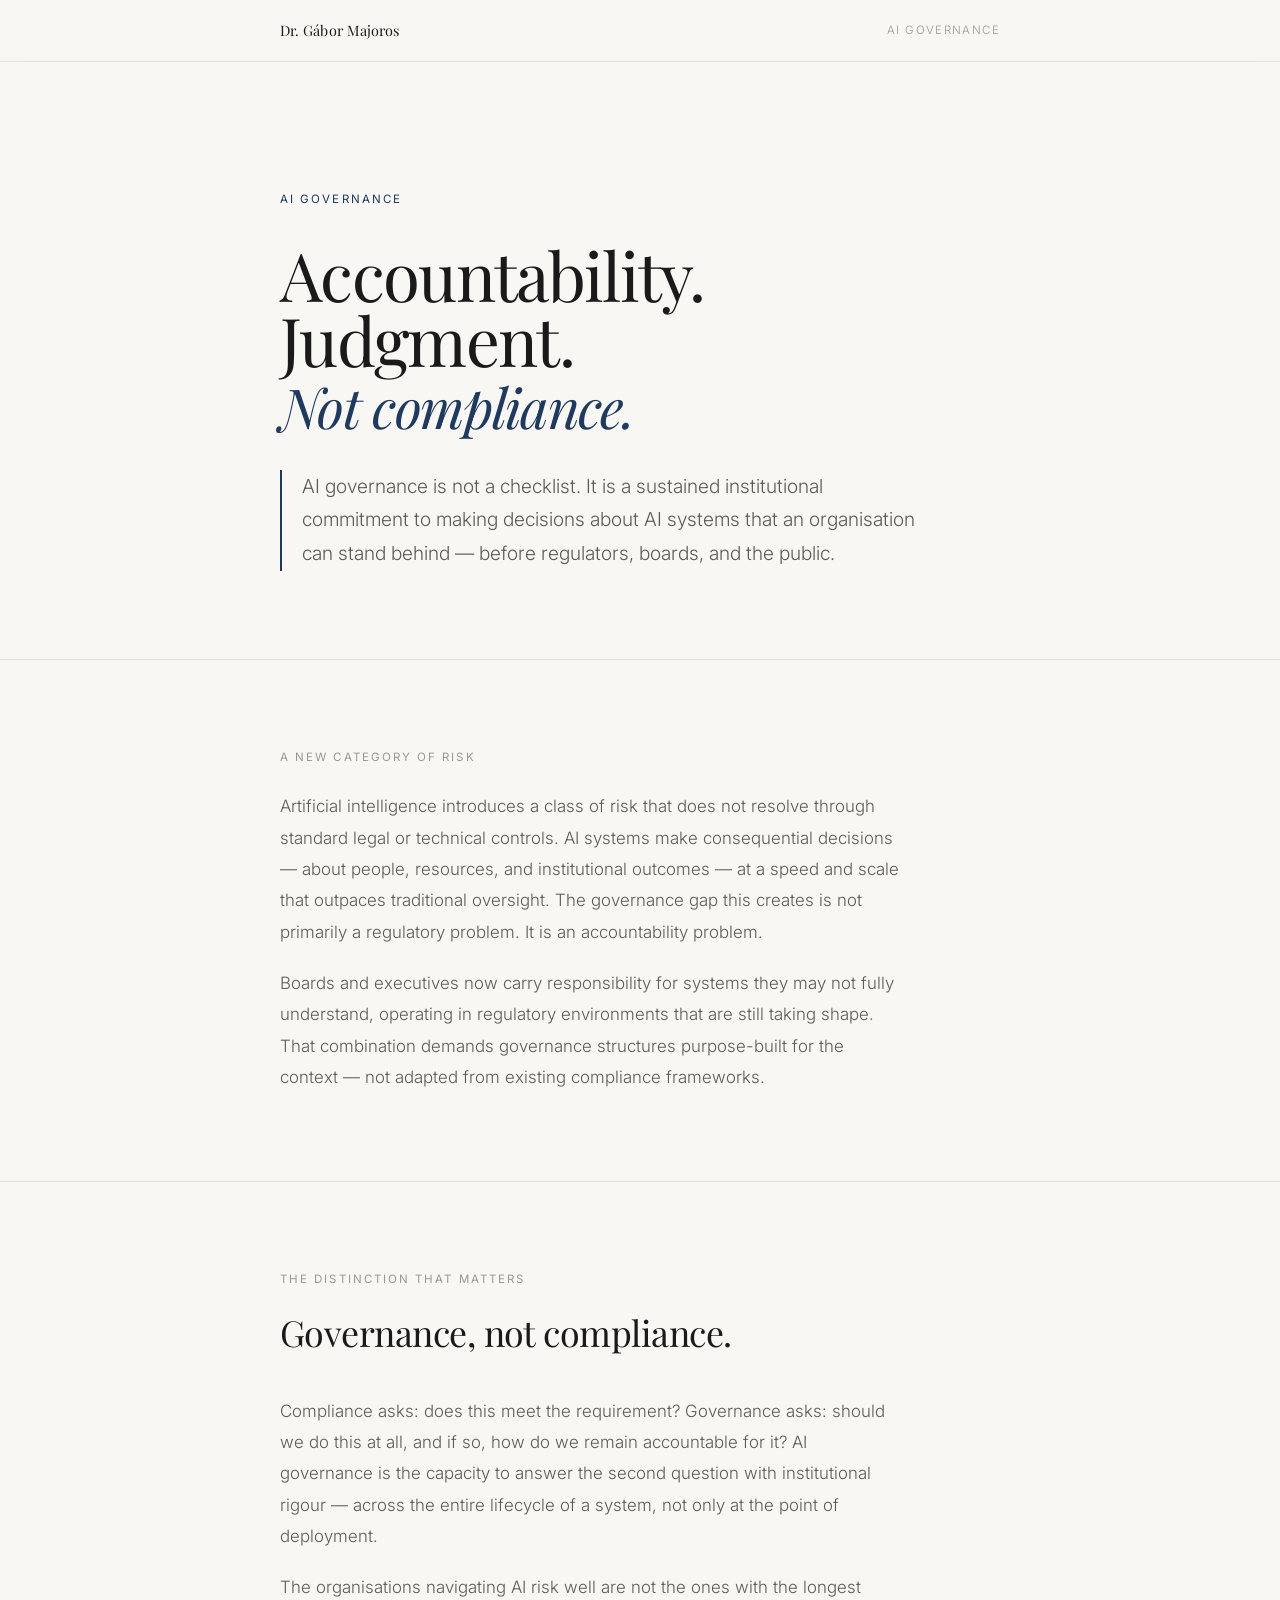
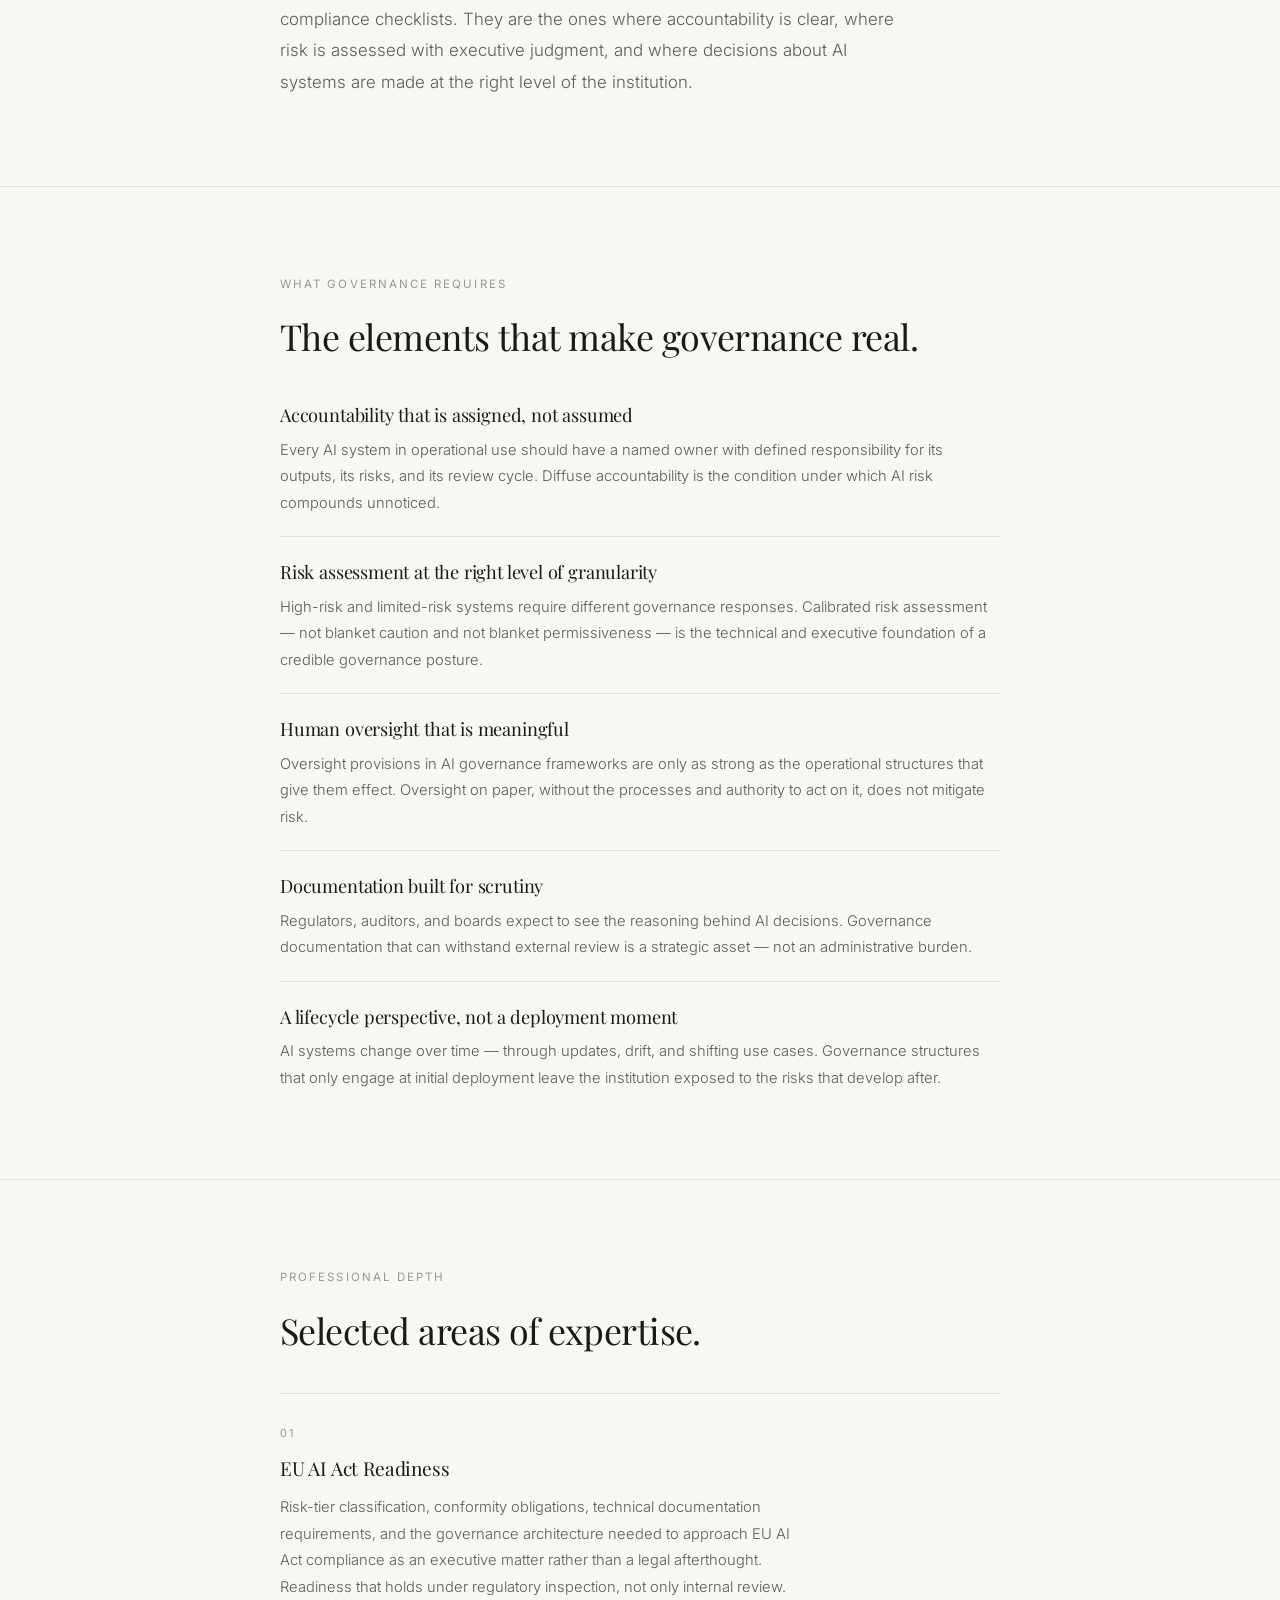
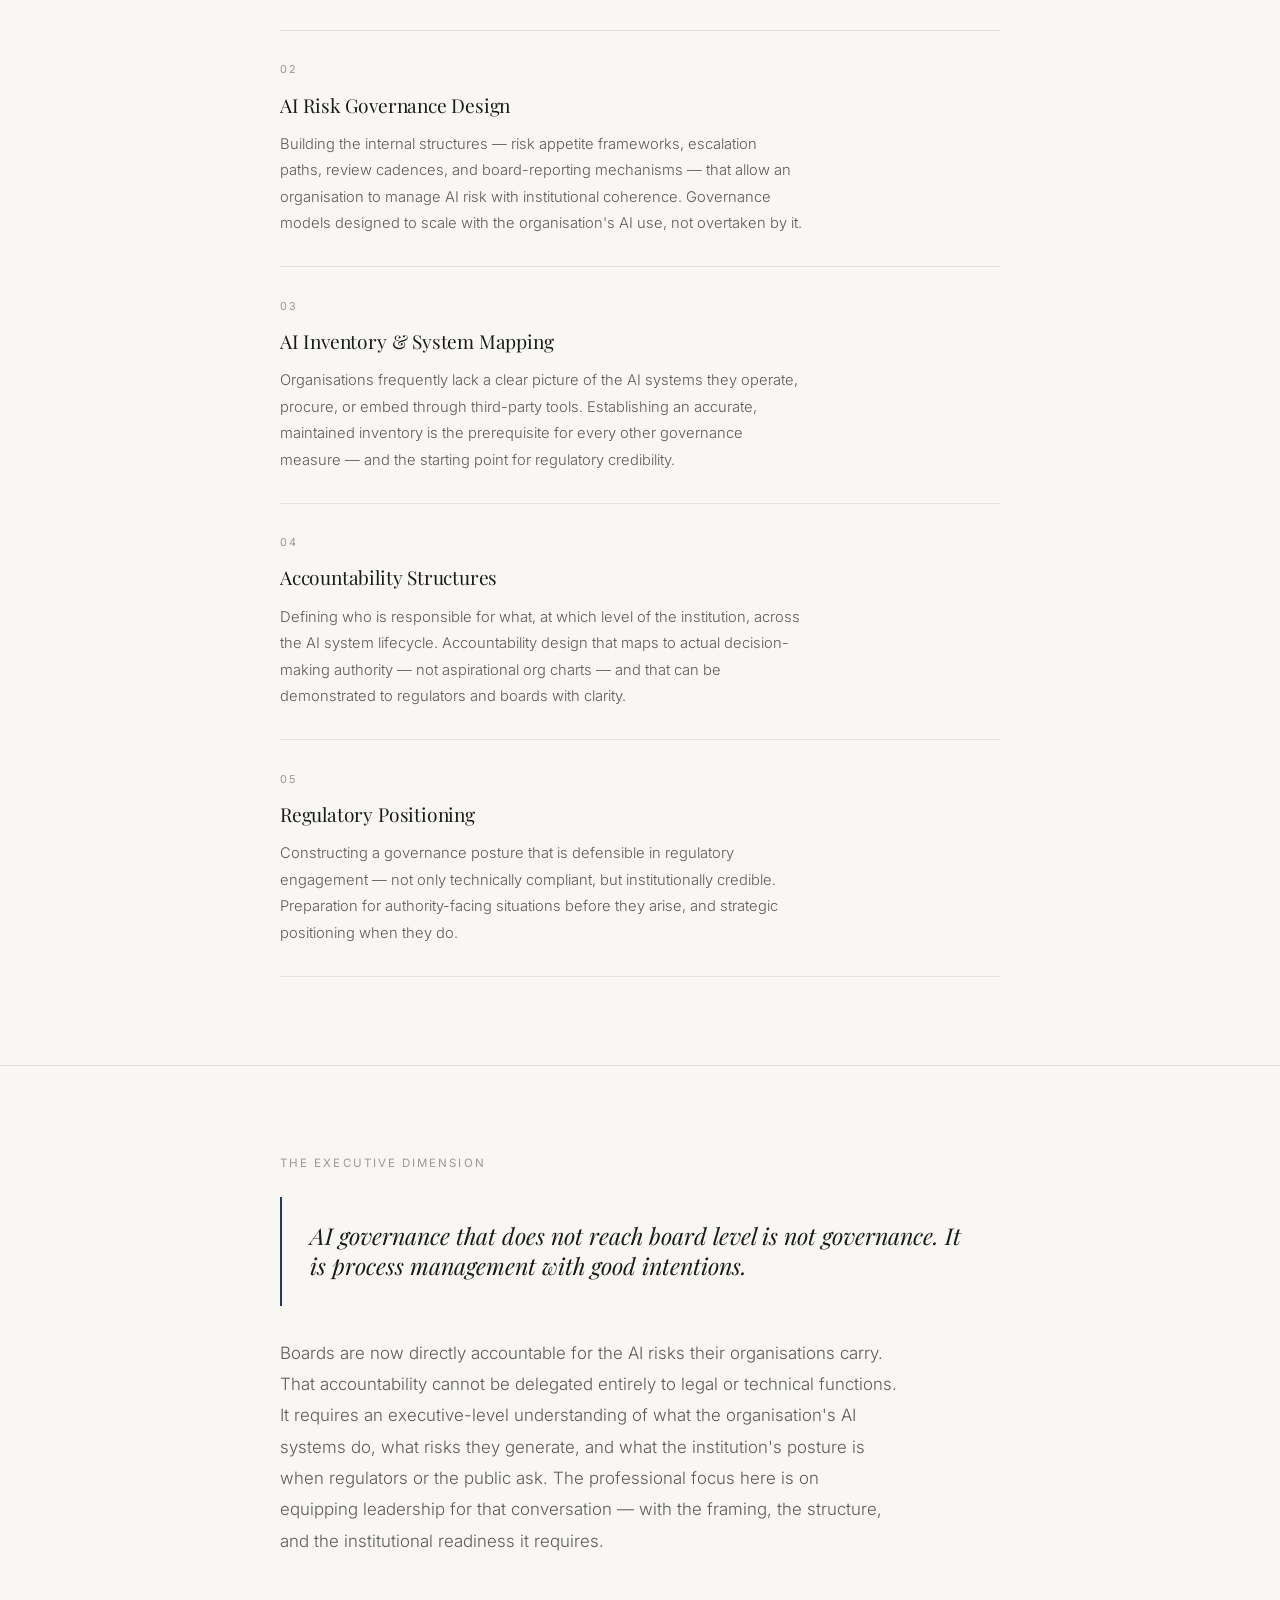
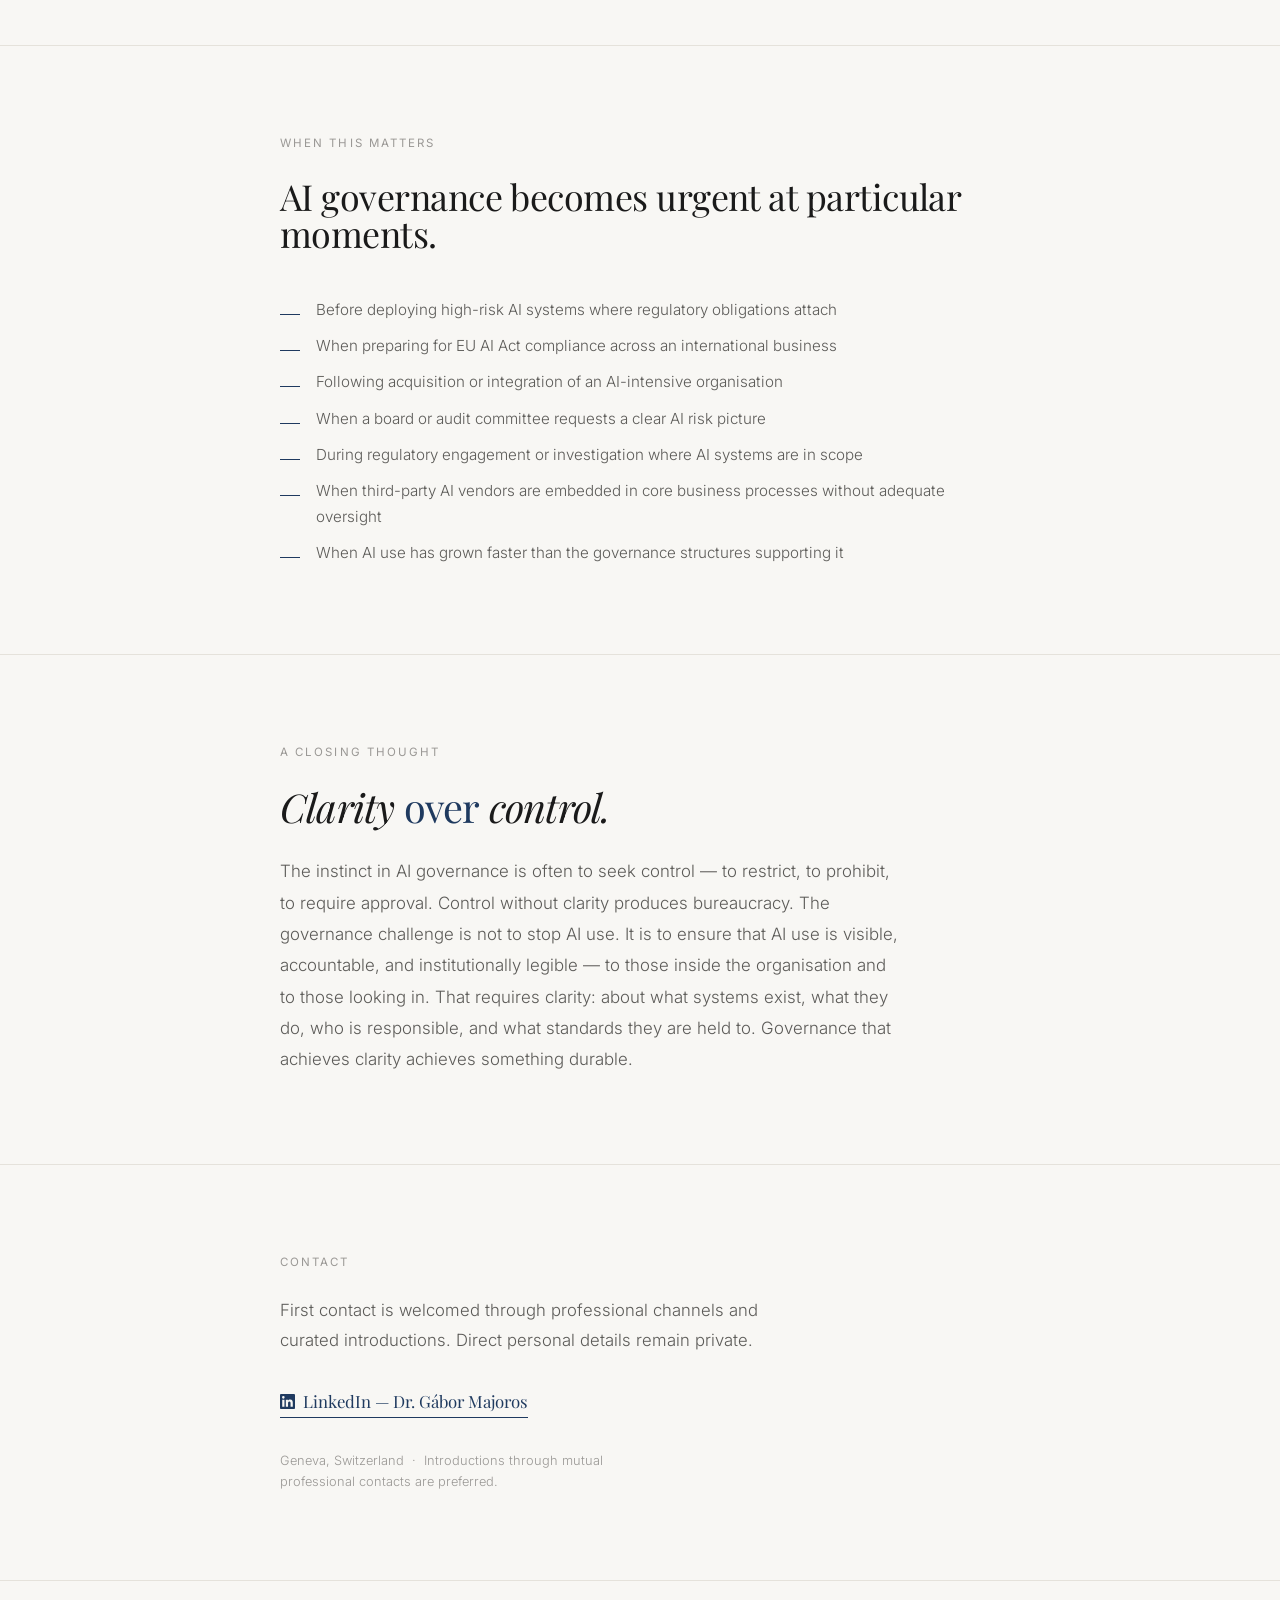
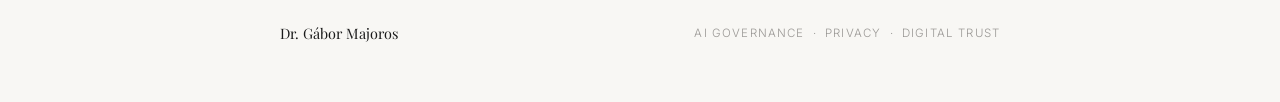
==== ai-governance.html @ 2baeb7f7 "Add a dedicated AI Governance page with executive-level content Create a new standalone HTML page fo" ====
<!DOCTYPE html>
<html lang="en">
<head>
  <meta charset="UTF-8" />
  <meta name="viewport" content="width=device-width, initial-scale=1.0" />
  <title>AI Governance — Dr. Gábor Majoros</title>
  <meta name="description" content="AI governance as accountability and executive judgment — not compliance. Dr. Gábor Majoros." />
  <link rel="preconnect" href="https://fonts.googleapis.com" />
  <link rel="preconnect" href="https://fonts.gstatic.com" crossorigin />
  <link href="https://fonts.googleapis.com/css2?family=Playfair+Display:ital,wght@0,400;0,500;1,400;1,500&family=Inter:wght@300;400;500&display=swap" rel="stylesheet" />
  <style>
    /* ── Reset ── */
    *, *::before, *::after { box-sizing: border-box; margin: 0; padding: 0; }
    html { scroll-behavior: smooth; -webkit-font-smoothing: antialiased; text-rendering: optimizeLegibility; }

    /* ── Tokens ── */
    :root {
      --bg:      #f8f7f4;
      --text:    #1a1a1a;
      --muted:   #5c5b58;
      --faint:   #9a9895;
      --accent:  #1f3a5f;
      --border:  #e5e2db;
      --max-w:   720px;
      --fs:      'Playfair Display', Georgia, serif;
      --fb:      'Inter', system-ui, sans-serif;
      --tr:      200ms ease;
    }

    body {
      font-family: var(--fb);
      background: var(--bg);
      color: var(--text);
      font-size: 1rem;
      line-height: 1.7;
      font-weight: 300;
    }

    a { color: inherit; text-decoration: none; }
    strong { font-weight: 500; color: var(--text); }

    /* ── Wrap ── */
    .wrap { width: min(calc(100% - 2.75rem), var(--max-w)); margin-inline: auto; }

    /* ── Header ── */
    .site-header {
      position: sticky; top: 0; z-index: 50;
      background: color-mix(in srgb, var(--bg) 90%, transparent);
      backdrop-filter: blur(14px);
      -webkit-backdrop-filter: blur(14px);
      border-bottom: 1px solid var(--border);
      padding: 1.15rem 0;
    }
    .header-inner { display: flex; justify-content: space-between; align-items: center; gap: 1.5rem; }
    .header-name {
      font-family: var(--fs); font-size: .9rem;
      font-weight: 400; color: var(--text); letter-spacing: .005em;
      white-space: nowrap;
    }
    .header-name a:hover { color: var(--accent); transition: color var(--tr); }
    .header-label {
      font-size: .72rem; color: var(--faint);
      letter-spacing: .12em; text-transform: uppercase;
      white-space: nowrap;
    }

    /* ── Divider ── */
    .divider { border: none; border-top: 1px solid var(--border); }

    /* ── Section spacing ── */
    .section { padding: clamp(3.5rem, 8vw, 5.5rem) 0; }

    /* ── Eyebrow ── */
    .eyebrow {
      display: block; font-family: var(--fb); font-size: .72rem;
      font-weight: 400; letter-spacing: .18em; text-transform: uppercase;
      color: var(--faint); margin-bottom: 1.5rem;
    }

    /* ── HERO ── */
    .hero { padding: clamp(5rem, 11vw, 8rem) 0 clamp(3.5rem, 7vw, 5.5rem); }

    .hero-kicker {
      display: block; font-family: var(--fb); font-size: .72rem;
      font-weight: 400; letter-spacing: .18em; text-transform: uppercase;
      color: var(--accent); margin-bottom: 2rem;
    }

    .hero-heading {
      font-family: var(--fs); font-weight: 400;
      font-size: clamp(2.4rem, 1.8rem + 3vw, 4.25rem);
      line-height: .97; letter-spacing: -.025em;
      color: var(--text); margin-bottom: 2.25rem;
      max-width: 14ch;
    }

    .hero-heading em {
      font-style: italic; color: var(--accent);
      display: block; font-size: .82em; margin-top: .15em;
    }

    .hero-statement {
      font-size: clamp(1rem, .9rem + .4vw, 1.2rem);
      color: var(--muted); line-height: 1.75; max-width: 54ch;
      border-left: 2px solid var(--accent); padding-left: 1.25rem;
    }

    /* ── Body text ── */
    .body-para {
      font-size: clamp(.975rem, .9rem + .2vw, 1.1rem);
      color: var(--muted); line-height: 1.85; max-width: 62ch;
    }

    .body-para + .body-para { margin-top: 1.25rem; }

    /* ── Section heading ── */
    .section-heading {
      font-family: var(--fs); font-weight: 400;
      font-size: clamp(1.55rem, 1.2rem + 1.3vw, 2.4rem);
      line-height: 1.05; letter-spacing: -.015em;
      color: var(--text); margin-bottom: clamp(1.75rem, 4vw, 2.75rem);
    }

    /* ── Definition list ── */
    .def-list { list-style: none; display: grid; gap: 1.25rem; }
    .def-item {
      display: grid; gap: .35rem;
      padding-bottom: 1.25rem; border-bottom: 1px solid var(--border);
    }
    .def-item:last-child { border-bottom: none; padding-bottom: 0; }
    .def-term {
      font-family: var(--fs); font-size: clamp(1rem, .9rem + .3vw, 1.15rem);
      font-weight: 400; letter-spacing: -.01em; color: var(--text);
    }
    .def-desc {
      font-size: clamp(.855rem, .8rem + .15vw, .93rem);
      color: var(--muted); line-height: 1.8;
    }

    /* ── Areas ── */
    .areas-list { list-style: none; display: grid; gap: 0; border-top: 1px solid var(--border); }
    .area-item {
      display: grid; gap: .6rem;
      padding: 1.85rem 0; border-bottom: 1px solid var(--border);
    }
    .area-num {
      font-family: var(--fb); font-size: .68rem; font-weight: 400;
      letter-spacing: .18em; text-transform: uppercase; color: var(--faint);
    }
    .area-title {
      font-family: var(--fs); font-weight: 400;
      font-size: clamp(1.05rem, .95rem + .35vw, 1.2rem);
      letter-spacing: -.01em; color: var(--text);
    }
    .area-body {
      font-size: clamp(.855rem, .8rem + .15vw, .93rem);
      color: var(--muted); line-height: 1.8; max-width: 58ch;
    }

    /* ── Pull quote ── */
    .pull-quote {
      border-left: 2px solid var(--accent);
      padding: 1.5rem 1.5rem 1.5rem 1.75rem;
      margin: 0;
    }
    .pull-quote p {
      font-family: var(--fs); font-style: italic;
      font-size: clamp(1.15rem, 1rem + .6vw, 1.45rem);
      line-height: 1.3; color: var(--text);
    }

    /* ── Context list ── */
    .context-list { list-style: none; display: grid; gap: .65rem; margin-top: .5rem; }
    .context-list li {
      display: flex; align-items: baseline; gap: 1rem;
      font-size: clamp(.875rem, .82rem + .2vw, .95rem);
      color: var(--muted); font-weight: 300;
    }
    .context-list li::before {
      content: ''; flex-shrink: 0;
      width: 20px; height: 1px;
      background: var(--accent); margin-top: .75rem;
    }

    /* ── Final statement ── */
    .final-heading {
      font-family: var(--fs); font-weight: 400; font-style: italic;
      font-size: clamp(1.6rem, 1.2rem + 1.6vw, 2.75rem);
      line-height: 1.05; letter-spacing: -.02em;
      color: var(--text); margin-bottom: 1.75rem;
    }
    .final-heading span { color: var(--accent); font-style: normal; }

    /* ── Contact ── */
    .contact-lead {
      font-size: clamp(.975rem, .9rem + .2vw, 1.05rem);
      color: var(--muted); line-height: 1.75;
      max-width: 50ch; margin-bottom: 2rem;
    }
    .contact-link {
      display: inline-flex; align-items: center; gap: .5rem;
      font-family: var(--fs); font-size: 1.05rem; font-weight: 400;
      color: var(--accent);
      border-bottom: 1px solid currentColor; padding-bottom: .1rem;
      transition: color var(--tr), border-color var(--tr);
    }
    .contact-link:hover { color: #0f2040; }
    .contact-link svg { flex-shrink: 0; }
    .contact-note {
      margin-top: 2rem; font-size: .8rem;
      color: var(--faint); line-height: 1.65; max-width: 46ch;
    }

    /* ── Footer ── */
    .site-footer { padding: 2.5rem 0 3.5rem; border-top: 1px solid var(--border); }
    .footer-inner {
      display: flex; flex-wrap: wrap; justify-content: space-between;
      align-items: center; gap: 1rem;
    }
    .footer-name { font-family: var(--fs); font-size: .9rem; font-weight: 400; }
    .footer-info { font-size: .72rem; color: var(--faint); letter-spacing: .1em; text-transform: uppercase; }

    /* ── Reveal animations ── */
    .reveal {
      opacity: 0; transform: translateY(16px);
      transition: opacity .75s ease, transform .75s ease;
    }
    .reveal.in { opacity: 1; transform: translateY(0); }

    /* ── Responsive ── */
    @media (max-width: 520px) {
      .header-label { display: none; }
    }
    @media (prefers-reduced-motion: reduce) {
      .reveal { opacity: 1; transform: none; transition: none; }
    }
  </style>
</head>
<body>

  <!-- ── Header ── -->
  <header class="site-header">
    <div class="wrap header-inner">
      <span class="header-name"><a href="index.html">Dr. Gábor Majoros</a></span>
      <span class="header-label">AI Governance</span>
    </div>
  </header>

  <!-- ── Hero ── -->
  <section class="hero">
    <div class="wrap">
      <span class="hero-kicker reveal">AI Governance</span>
      <h1 class="hero-heading reveal">
        Accountability.<br>Judgment.<br>
        <em>Not compliance.</em>
      </h1>
      <p class="hero-statement reveal">AI governance is not a checklist. It is a sustained institutional commitment to making decisions about AI systems that an organisation can stand behind — before regulators, boards, and the public.</p>
    </div>
  </section>

  <hr class="divider" />

  <!-- ── Opening — AI as new risk category ── -->
  <section class="section">
    <div class="wrap">
      <span class="eyebrow reveal">A New Category of Risk</span>
      <p class="body-para reveal">Artificial intelligence introduces a class of risk that does not resolve through standard legal or technical controls. AI systems make consequential decisions — about people, resources, and institutional outcomes — at a speed and scale that outpaces traditional oversight. The governance gap this creates is not primarily a regulatory problem. It is an accountability problem.</p>
      <p class="body-para reveal" style="margin-top:1.25rem">Boards and executives now carry responsibility for systems they may not fully understand, operating in regulatory environments that are still taking shape. That combination demands governance structures purpose-built for the context — not adapted from existing compliance frameworks.</p>
    </div>
  </section>

  <hr class="divider" />

  <!-- ── Positioning ── -->
  <section class="section">
    <div class="wrap">
      <span class="eyebrow reveal">The Distinction That Matters</span>
      <h2 class="section-heading reveal">Governance, not compliance.</h2>
      <p class="body-para reveal">Compliance asks: does this meet the requirement? Governance asks: should we do this at all, and if so, how do we remain accountable for it? AI governance is the capacity to answer the second question with institutional rigour — across the entire lifecycle of a system, not only at the point of deployment.</p>
      <p class="body-para reveal" style="margin-top:1.25rem">The organisations navigating AI risk well are not the ones with the longest compliance checklists. They are the ones where accountability is clear, where risk is assessed with executive judgment, and where decisions about AI systems are made at the right level of the institution.</p>
    </div>
  </section>

  <hr class="divider" />

  <!-- ── What defines governance ── -->
  <section class="section">
    <div class="wrap">
      <span class="eyebrow reveal">What Governance Requires</span>
      <h2 class="section-heading reveal">The elements that make governance real.</h2>
      <ul class="def-list">
        <li class="def-item reveal">
          <span class="def-term">Accountability that is assigned, not assumed</span>
          <span class="def-desc">Every AI system in operational use should have a named owner with defined responsibility for its outputs, its risks, and its review cycle. Diffuse accountability is the condition under which AI risk compounds unnoticed.</span>
        </li>
        <li class="def-item reveal">
          <span class="def-term">Risk assessment at the right level of granularity</span>
          <span class="def-desc">High-risk and limited-risk systems require different governance responses. Calibrated risk assessment — not blanket caution and not blanket permissiveness — is the technical and executive foundation of a credible governance posture.</span>
        </li>
        <li class="def-item reveal">
          <span class="def-term">Human oversight that is meaningful</span>
          <span class="def-desc">Oversight provisions in AI governance frameworks are only as strong as the operational structures that give them effect. Oversight on paper, without the processes and authority to act on it, does not mitigate risk.</span>
        </li>
        <li class="def-item reveal">
          <span class="def-term">Documentation built for scrutiny</span>
          <span class="def-desc">Regulators, auditors, and boards expect to see the reasoning behind AI decisions. Governance documentation that can withstand external review is a strategic asset — not an administrative burden.</span>
        </li>
        <li class="def-item reveal">
          <span class="def-term">A lifecycle perspective, not a deployment moment</span>
          <span class="def-desc">AI systems change over time — through updates, drift, and shifting use cases. Governance structures that only engage at initial deployment leave the institution exposed to the risks that develop after.</span>
        </li>
      </ul>
    </div>
  </section>

  <hr class="divider" />

  <!-- ── Areas ── -->
  <section class="section">
    <div class="wrap">
      <span class="eyebrow reveal">Professional Depth</span>
      <h2 class="section-heading reveal">Selected areas of expertise.</h2>
      <ul class="areas-list">

        <li class="area-item reveal">
          <span class="area-num">01</span>
          <h3 class="area-title">EU AI Act Readiness</h3>
          <p class="area-body">Risk-tier classification, conformity obligations, technical documentation requirements, and the governance architecture needed to approach EU AI Act compliance as an executive matter rather than a legal afterthought. Readiness that holds under regulatory inspection, not only internal review.</p>
        </li>

        <li class="area-item reveal">
          <span class="area-num">02</span>
          <h3 class="area-title">AI Risk Governance Design</h3>
          <p class="area-body">Building the internal structures — risk appetite frameworks, escalation paths, review cadences, and board-reporting mechanisms — that allow an organisation to manage AI risk with institutional coherence. Governance models designed to scale with the organisation's AI use, not overtaken by it.</p>
        </li>

        <li class="area-item reveal">
          <span class="area-num">03</span>
          <h3 class="area-title">AI Inventory &amp; System Mapping</h3>
          <p class="area-body">Organisations frequently lack a clear picture of the AI systems they operate, procure, or embed through third-party tools. Establishing an accurate, maintained inventory is the prerequisite for every other governance measure — and the starting point for regulatory credibility.</p>
        </li>

        <li class="area-item reveal">
          <span class="area-num">04</span>
          <h3 class="area-title">Accountability Structures</h3>
          <p class="area-body">Defining who is responsible for what, at which level of the institution, across the AI system lifecycle. Accountability design that maps to actual decision-making authority — not aspirational org charts — and that can be demonstrated to regulators and boards with clarity.</p>
        </li>

        <li class="area-item reveal">
          <span class="area-num">05</span>
          <h3 class="area-title">Regulatory Positioning</h3>
          <p class="area-body">Constructing a governance posture that is defensible in regulatory engagement — not only technically compliant, but institutionally credible. Preparation for authority-facing situations before they arise, and strategic positioning when they do.</p>
        </li>

      </ul>
    </div>
  </section>

  <hr class="divider" />

  <!-- ── Executive Dimension ── -->
  <section class="section">
    <div class="wrap">
      <span class="eyebrow reveal">The Executive Dimension</span>
      <blockquote class="pull-quote reveal">
        <p>AI governance that does not reach board level is not governance. It is process management with good intentions.</p>
      </blockquote>
      <p class="body-para reveal" style="margin-top:2rem">Boards are now directly accountable for the AI risks their organisations carry. That accountability cannot be delegated entirely to legal or technical functions. It requires an executive-level understanding of what the organisation's AI systems do, what risks they generate, and what the institution's posture is when regulators or the public ask. The professional focus here is on equipping leadership for that conversation — with the framing, the structure, and the institutional readiness it requires.</p>
    </div>
  </section>

  <hr class="divider" />

  <!-- ── Context ── -->
  <section class="section">
    <div class="wrap">
      <span class="eyebrow reveal">When This Matters</span>
      <h2 class="section-heading reveal">AI governance becomes urgent at particular moments.</h2>
      <ul class="context-list">
        <li class="reveal">Before deploying high-risk AI systems where regulatory obligations attach</li>
        <li class="reveal">When preparing for EU AI Act compliance across an international business</li>
        <li class="reveal">Following acquisition or integration of an AI-intensive organisation</li>
        <li class="reveal">When a board or audit committee requests a clear AI risk picture</li>
        <li class="reveal">During regulatory engagement or investigation where AI systems are in scope</li>
        <li class="reveal">When third-party AI vendors are embedded in core business processes without adequate oversight</li>
        <li class="reveal">When AI use has grown faster than the governance structures supporting it</li>
      </ul>
    </div>
  </section>

  <hr class="divider" />

  <!-- ── Final statement ── -->
  <section class="section">
    <div class="wrap">
      <span class="eyebrow reveal">A Closing Thought</span>
      <h2 class="final-heading reveal">Clarity <span>over</span> control.</h2>
      <p class="body-para reveal">The instinct in AI governance is often to seek control — to restrict, to prohibit, to require approval. Control without clarity produces bureaucracy. The governance challenge is not to stop AI use. It is to ensure that AI use is visible, accountable, and institutionally legible — to those inside the organisation and to those looking in. That requires clarity: about what systems exist, what they do, who is responsible, and what standards they are held to. Governance that achieves clarity achieves something durable.</p>
    </div>
  </section>

  <hr class="divider" />

  <!-- ── Contact ── -->
  <section class="section">
    <div class="wrap">
      <span class="eyebrow reveal">Contact</span>
      <p class="contact-lead reveal">First contact is welcomed through professional channels and curated introductions. Direct personal details remain private.</p>
      <a class="contact-link reveal"
         href="https://www.linkedin.com/in/majorosgt/"
         target="_blank" rel="noopener noreferrer">
        <svg width="15" height="15" viewBox="0 0 24 24" fill="currentColor" aria-hidden="true">
          <path d="M20.447 20.452h-3.554v-5.569c0-1.328-.027-3.037-1.852-3.037-1.853 0-2.136 1.445-2.136 2.939v5.667H9.351V9h3.414v1.561h.046c.477-.9 1.637-1.85 3.37-1.85 3.601 0 4.267 2.37 4.267 5.455v6.286zM5.337 7.433a2.062 2.062 0 01-2.063-2.065 2.064 2.064 0 112.063 2.065zm1.782 13.019H3.555V9h3.564v11.452zM22.225 0H1.771C.792 0 0 .774 0 1.729v20.542C0 23.227.792 24 1.771 24h20.451C23.2 24 24 23.227 24 22.271V1.729C24 .774 23.2 0 22.222 0h.003z"/>
        </svg>
        LinkedIn — Dr. Gábor Majoros
      </a>
      <p class="contact-note reveal">Geneva, Switzerland &nbsp;&middot;&nbsp; Introductions through mutual professional contacts are preferred.</p>
    </div>
  </section>

  <!-- ── Footer ── -->
  <footer class="site-footer">
    <div class="wrap footer-inner">
      <span class="footer-name"><a href="index.html">Dr. Gábor Majoros</a></span>
      <span class="footer-info">AI Governance &nbsp;&middot;&nbsp; Privacy &nbsp;&middot;&nbsp; Digital Trust</span>
    </div>
  </footer>

  <script>
    (function () {
      if (!('IntersectionObserver' in window)) {
        document.querySelectorAll('.reveal').forEach(function (el) { el.classList.add('in'); });
        return;
      }
      var obs = new IntersectionObserver(function (entries) {
        entries.forEach(function (e) {
          if (e.isIntersecting) { e.target.classList.add('in'); obs.unobserve(e.target); }
        });
      }, { threshold: 0.08 });
      document.querySelectorAll('.reveal').forEach(function (el) { obs.observe(el); });
    })();
  </script>

</body>
</html>
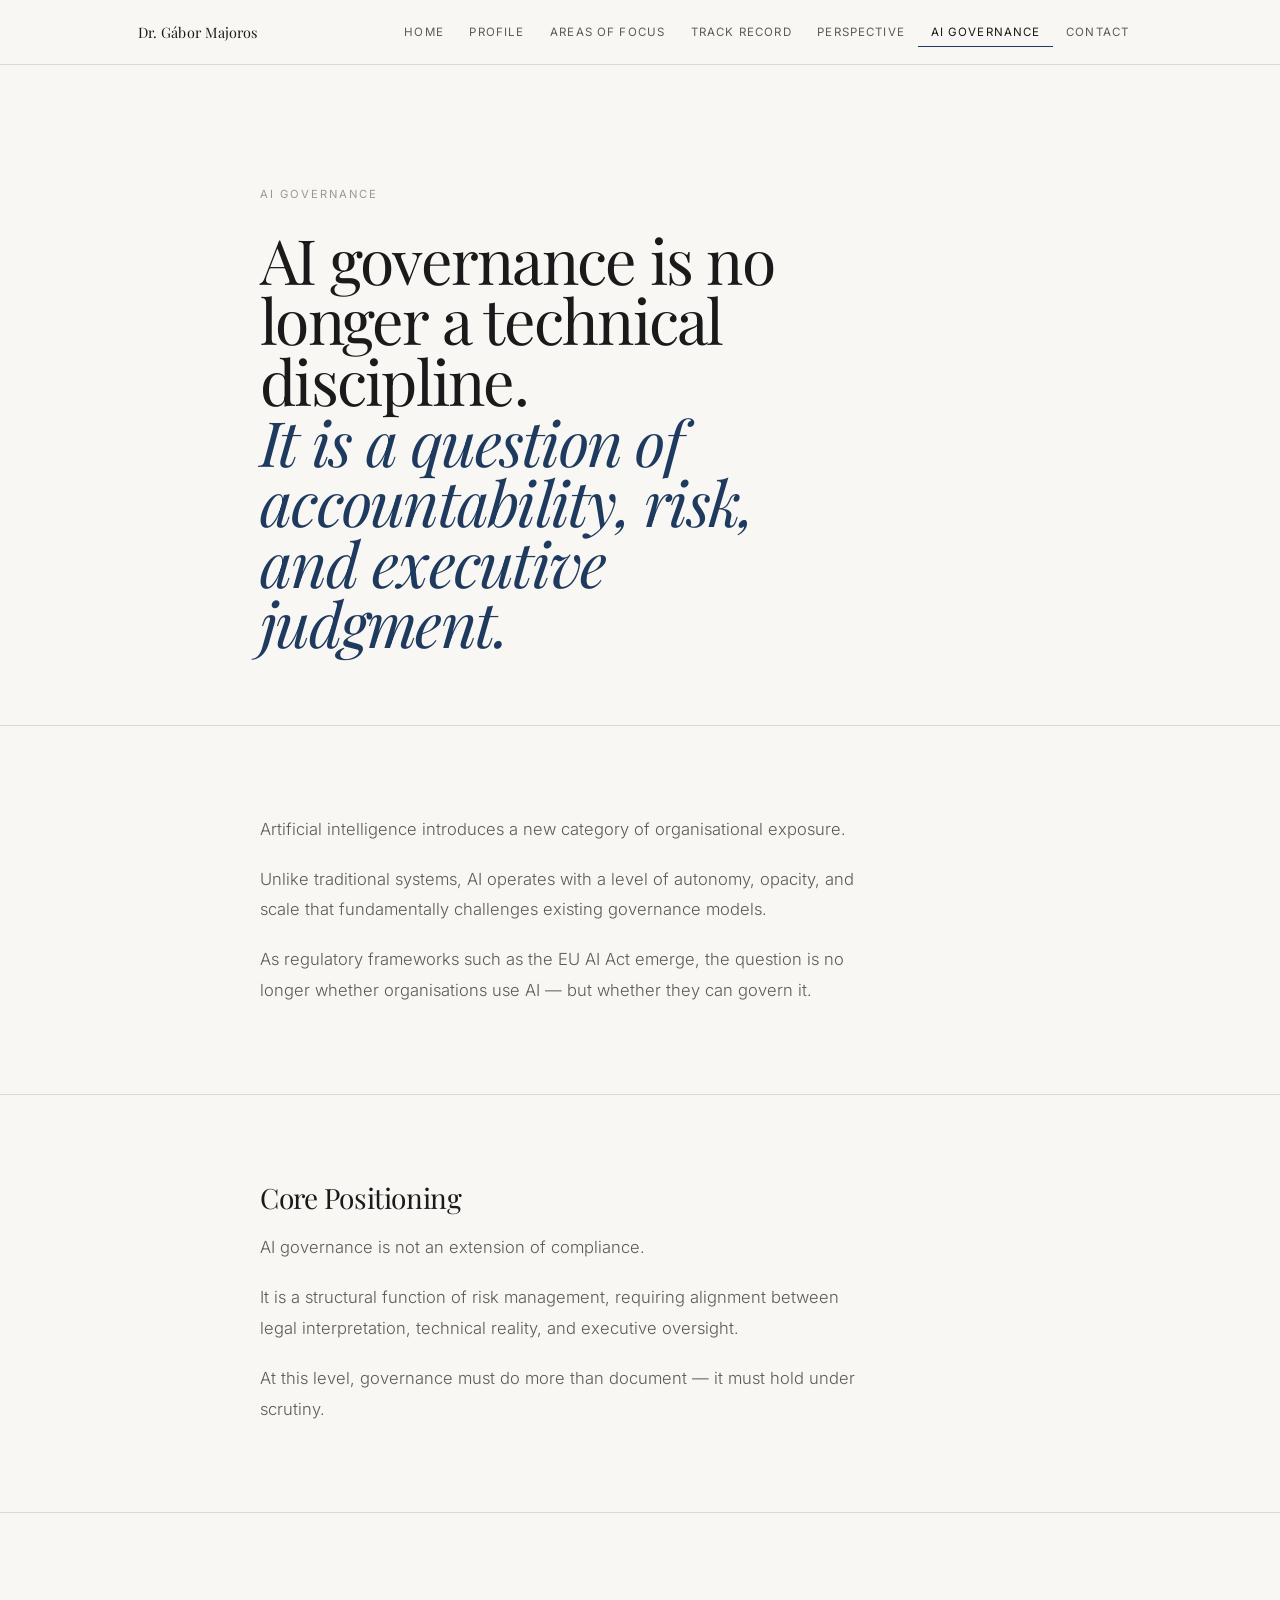
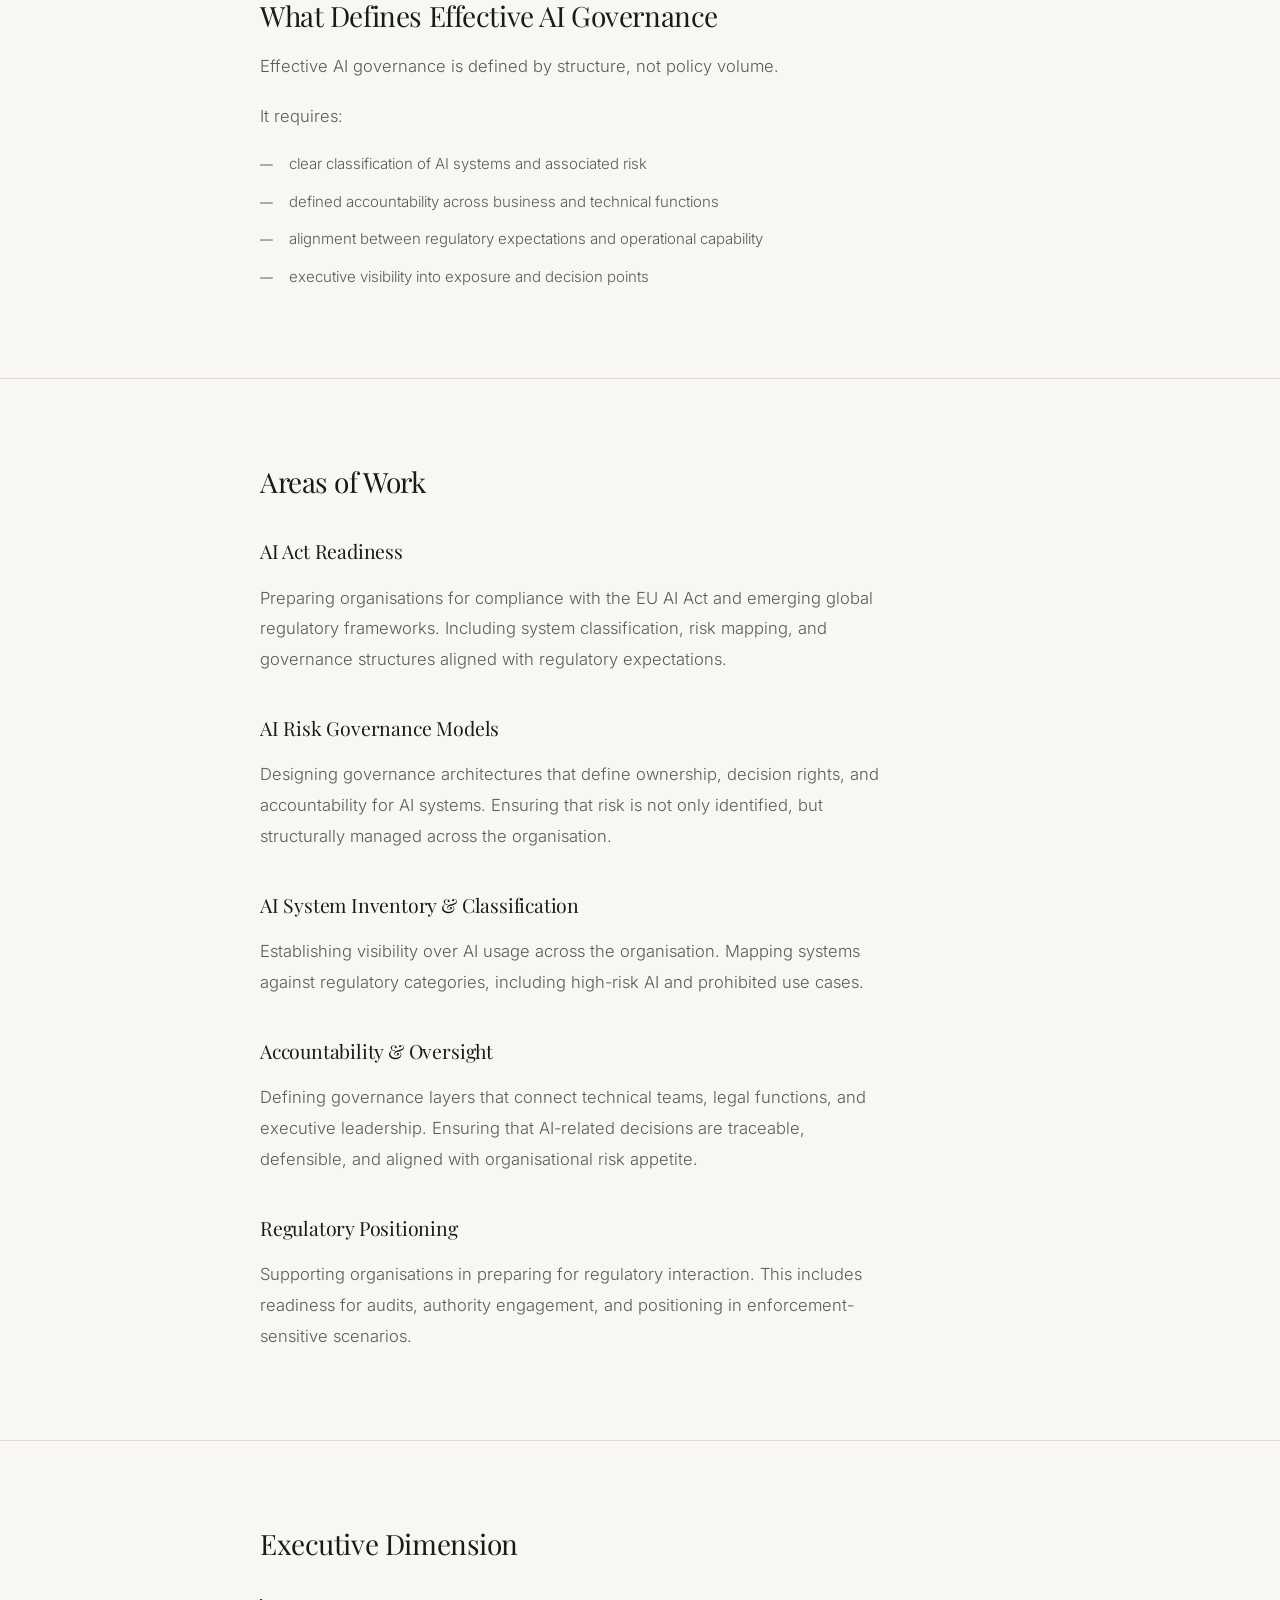
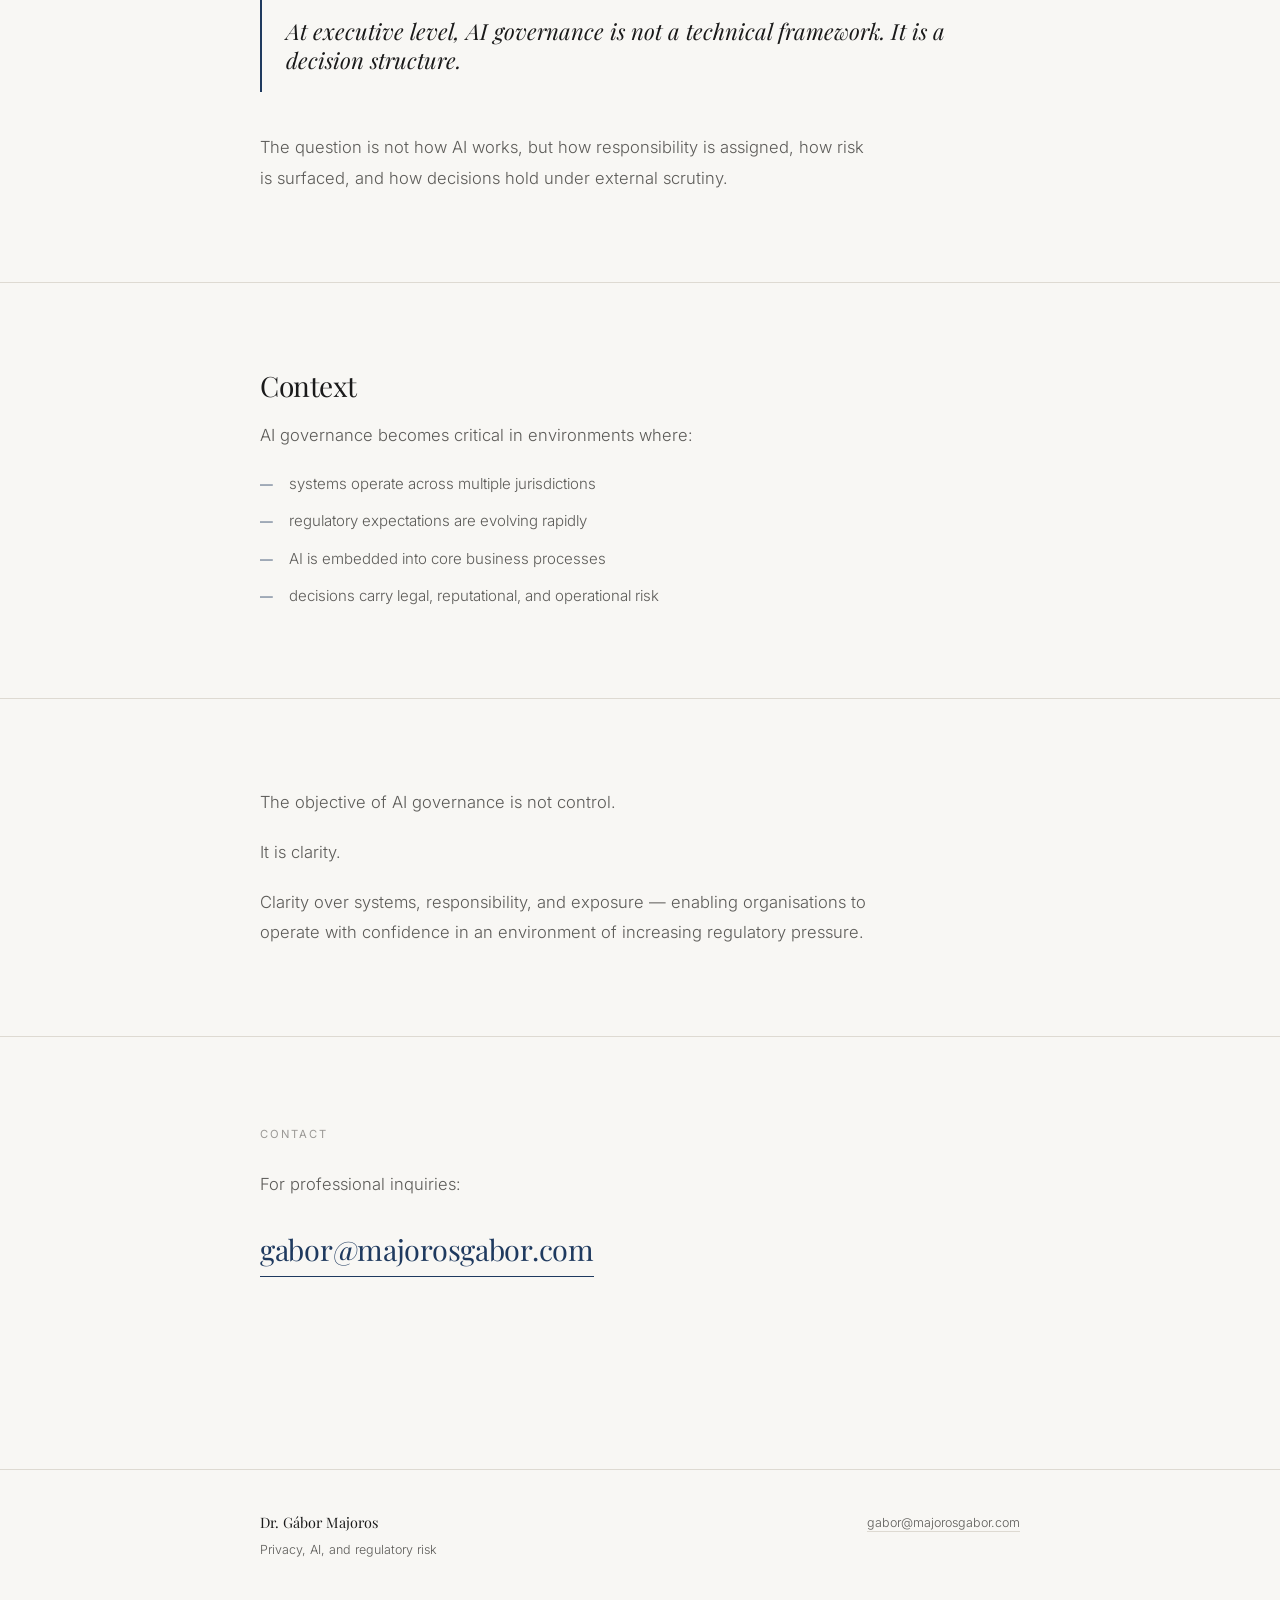
==== commit 2ec4afd2: "Create a multi-page personal website with a clean, modern design Integrate new HTML, CSS, and JavaSc" ====
--- a/ai-governance.html
+++ b/ai-governance.html
@@ -4,442 +4,152 @@
   <meta charset="UTF-8" />
   <meta name="viewport" content="width=device-width, initial-scale=1.0" />
   <title>AI Governance — Dr. Gábor Majoros</title>
-  <meta name="description" content="AI governance as accountability and executive judgment — not compliance. Dr. Gábor Majoros." />
+  <meta name="description" content="AI governance as accountability, risk, and executive judgment — Dr. Gábor Majoros." />
   <link rel="preconnect" href="https://fonts.googleapis.com" />
   <link rel="preconnect" href="https://fonts.gstatic.com" crossorigin />
   <link href="https://fonts.googleapis.com/css2?family=Playfair+Display:ital,wght@0,400;0,500;1,400;1,500&family=Inter:wght@300;400;500&display=swap" rel="stylesheet" />
-  <style>
-    /* ── Reset ── */
-    *, *::before, *::after { box-sizing: border-box; margin: 0; padding: 0; }
-    html { scroll-behavior: smooth; -webkit-font-smoothing: antialiased; text-rendering: optimizeLegibility; }
-
-    /* ── Tokens ── */
-    :root {
-      --bg:      #f8f7f4;
-      --text:    #1a1a1a;
-      --muted:   #5c5b58;
-      --faint:   #9a9895;
-      --accent:  #1f3a5f;
-      --border:  #e5e2db;
-      --max-w:   720px;
-      --fs:      'Playfair Display', Georgia, serif;
-      --fb:      'Inter', system-ui, sans-serif;
-      --tr:      200ms ease;
-    }
-
-    body {
-      font-family: var(--fb);
-      background: var(--bg);
-      color: var(--text);
-      font-size: 1rem;
-      line-height: 1.7;
-      font-weight: 300;
-    }
-
-    a { color: inherit; text-decoration: none; }
-    strong { font-weight: 500; color: var(--text); }
-
-    /* ── Wrap ── */
-    .wrap { width: min(calc(100% - 2.75rem), var(--max-w)); margin-inline: auto; }
-
-    /* ── Header ── */
-    .site-header {
-      position: sticky; top: 0; z-index: 50;
-      background: color-mix(in srgb, var(--bg) 90%, transparent);
-      backdrop-filter: blur(14px);
-      -webkit-backdrop-filter: blur(14px);
-      border-bottom: 1px solid var(--border);
-      padding: 1.15rem 0;
-    }
-    .header-inner { display: flex; justify-content: space-between; align-items: center; gap: 1.5rem; }
-    .header-name {
-      font-family: var(--fs); font-size: .9rem;
-      font-weight: 400; color: var(--text); letter-spacing: .005em;
-      white-space: nowrap;
-    }
-    .header-name a:hover { color: var(--accent); transition: color var(--tr); }
-    .header-label {
-      font-size: .72rem; color: var(--faint);
-      letter-spacing: .12em; text-transform: uppercase;
-      white-space: nowrap;
-    }
-
-    /* ── Divider ── */
-    .divider { border: none; border-top: 1px solid var(--border); }
-
-    /* ── Section spacing ── */
-    .section { padding: clamp(3.5rem, 8vw, 5.5rem) 0; }
-
-    /* ── Eyebrow ── */
-    .eyebrow {
-      display: block; font-family: var(--fb); font-size: .72rem;
-      font-weight: 400; letter-spacing: .18em; text-transform: uppercase;
-      color: var(--faint); margin-bottom: 1.5rem;
-    }
-
-    /* ── HERO ── */
-    .hero { padding: clamp(5rem, 11vw, 8rem) 0 clamp(3.5rem, 7vw, 5.5rem); }
-
-    .hero-kicker {
-      display: block; font-family: var(--fb); font-size: .72rem;
-      font-weight: 400; letter-spacing: .18em; text-transform: uppercase;
-      color: var(--accent); margin-bottom: 2rem;
-    }
-
-    .hero-heading {
-      font-family: var(--fs); font-weight: 400;
-      font-size: clamp(2.4rem, 1.8rem + 3vw, 4.25rem);
-      line-height: .97; letter-spacing: -.025em;
-      color: var(--text); margin-bottom: 2.25rem;
-      max-width: 14ch;
-    }
-
-    .hero-heading em {
-      font-style: italic; color: var(--accent);
-      display: block; font-size: .82em; margin-top: .15em;
-    }
-
-    .hero-statement {
-      font-size: clamp(1rem, .9rem + .4vw, 1.2rem);
-      color: var(--muted); line-height: 1.75; max-width: 54ch;
-      border-left: 2px solid var(--accent); padding-left: 1.25rem;
-    }
-
-    /* ── Body text ── */
-    .body-para {
-      font-size: clamp(.975rem, .9rem + .2vw, 1.1rem);
-      color: var(--muted); line-height: 1.85; max-width: 62ch;
-    }
-
-    .body-para + .body-para { margin-top: 1.25rem; }
-
-    /* ── Section heading ── */
-    .section-heading {
-      font-family: var(--fs); font-weight: 400;
-      font-size: clamp(1.55rem, 1.2rem + 1.3vw, 2.4rem);
-      line-height: 1.05; letter-spacing: -.015em;
-      color: var(--text); margin-bottom: clamp(1.75rem, 4vw, 2.75rem);
-    }
-
-    /* ── Definition list ── */
-    .def-list { list-style: none; display: grid; gap: 1.25rem; }
-    .def-item {
-      display: grid; gap: .35rem;
-      padding-bottom: 1.25rem; border-bottom: 1px solid var(--border);
-    }
-    .def-item:last-child { border-bottom: none; padding-bottom: 0; }
-    .def-term {
-      font-family: var(--fs); font-size: clamp(1rem, .9rem + .3vw, 1.15rem);
-      font-weight: 400; letter-spacing: -.01em; color: var(--text);
-    }
-    .def-desc {
-      font-size: clamp(.855rem, .8rem + .15vw, .93rem);
-      color: var(--muted); line-height: 1.8;
-    }
-
-    /* ── Areas ── */
-    .areas-list { list-style: none; display: grid; gap: 0; border-top: 1px solid var(--border); }
-    .area-item {
-      display: grid; gap: .6rem;
-      padding: 1.85rem 0; border-bottom: 1px solid var(--border);
-    }
-    .area-num {
-      font-family: var(--fb); font-size: .68rem; font-weight: 400;
-      letter-spacing: .18em; text-transform: uppercase; color: var(--faint);
-    }
-    .area-title {
-      font-family: var(--fs); font-weight: 400;
-      font-size: clamp(1.05rem, .95rem + .35vw, 1.2rem);
-      letter-spacing: -.01em; color: var(--text);
-    }
-    .area-body {
-      font-size: clamp(.855rem, .8rem + .15vw, .93rem);
-      color: var(--muted); line-height: 1.8; max-width: 58ch;
-    }
-
-    /* ── Pull quote ── */
-    .pull-quote {
-      border-left: 2px solid var(--accent);
-      padding: 1.5rem 1.5rem 1.5rem 1.75rem;
-      margin: 0;
-    }
-    .pull-quote p {
-      font-family: var(--fs); font-style: italic;
-      font-size: clamp(1.15rem, 1rem + .6vw, 1.45rem);
-      line-height: 1.3; color: var(--text);
-    }
-
-    /* ── Context list ── */
-    .context-list { list-style: none; display: grid; gap: .65rem; margin-top: .5rem; }
-    .context-list li {
-      display: flex; align-items: baseline; gap: 1rem;
-      font-size: clamp(.875rem, .82rem + .2vw, .95rem);
-      color: var(--muted); font-weight: 300;
-    }
-    .context-list li::before {
-      content: ''; flex-shrink: 0;
-      width: 20px; height: 1px;
-      background: var(--accent); margin-top: .75rem;
-    }
-
-    /* ── Final statement ── */
-    .final-heading {
-      font-family: var(--fs); font-weight: 400; font-style: italic;
-      font-size: clamp(1.6rem, 1.2rem + 1.6vw, 2.75rem);
-      line-height: 1.05; letter-spacing: -.02em;
-      color: var(--text); margin-bottom: 1.75rem;
-    }
-    .final-heading span { color: var(--accent); font-style: normal; }
-
-    /* ── Contact ── */
-    .contact-lead {
-      font-size: clamp(.975rem, .9rem + .2vw, 1.05rem);
-      color: var(--muted); line-height: 1.75;
-      max-width: 50ch; margin-bottom: 2rem;
-    }
-    .contact-link {
-      display: inline-flex; align-items: center; gap: .5rem;
-      font-family: var(--fs); font-size: 1.05rem; font-weight: 400;
-      color: var(--accent);
-      border-bottom: 1px solid currentColor; padding-bottom: .1rem;
-      transition: color var(--tr), border-color var(--tr);
-    }
-    .contact-link:hover { color: #0f2040; }
-    .contact-link svg { flex-shrink: 0; }
-    .contact-note {
-      margin-top: 2rem; font-size: .8rem;
-      color: var(--faint); line-height: 1.65; max-width: 46ch;
-    }
-
-    /* ── Footer ── */
-    .site-footer { padding: 2.5rem 0 3.5rem; border-top: 1px solid var(--border); }
-    .footer-inner {
-      display: flex; flex-wrap: wrap; justify-content: space-between;
-      align-items: center; gap: 1rem;
-    }
-    .footer-name { font-family: var(--fs); font-size: .9rem; font-weight: 400; }
-    .footer-info { font-size: .72rem; color: var(--faint); letter-spacing: .1em; text-transform: uppercase; }
-
-    /* ── Reveal animations ── */
-    .reveal {
-      opacity: 0; transform: translateY(16px);
-      transition: opacity .75s ease, transform .75s ease;
-    }
-    .reveal.in { opacity: 1; transform: translateY(0); }
-
-    /* ── Responsive ── */
-    @media (max-width: 520px) {
-      .header-label { display: none; }
-    }
-    @media (prefers-reduced-motion: reduce) {
-      .reveal { opacity: 1; transform: none; transition: none; }
-    }
-  </style>
+  <link rel="stylesheet" href="styles.css" />
 </head>
 <body>
+  <header class="site-header">
+    <nav class="nav-inner">
+      <a href="index.html" class="nav-brand">Dr. Gábor Majoros</a>
+      <button class="menu-toggle" aria-label="Toggle navigation" aria-expanded="false">
+        <span></span><span></span><span></span>
+      </button>
+      <ul class="nav-links">
+        <li><a href="index.html">Home</a></li>
+        <li><a href="profile.html">Profile</a></li>
+        <li><a href="areas-of-focus.html">Areas of Focus</a></li>
+        <li><a href="track-record.html">Track Record</a></li>
+        <li><a href="perspective.html">Perspective</a></li>
+        <li><a href="ai-governance.html">AI Governance</a></li>
+        <li><a href="contact.html">Contact</a></li>
+      </ul>
+    </nav>
+  </header>
+  <main>
+    <!-- Page hero -->
+    <section class="page-hero">
+      <div class="container">
+        <span class="eyebrow fade-in">AI Governance</span>
+        <h1 class="page-hero-heading fade-in">
+          AI governance is no longer a technical discipline.
+          <em>It is a question of accountability, risk, and executive judgment.</em>
+        </h1>
+      </div>
+    </section>
+    <hr class="divider" />
+    <!-- Opening -->
+    <section class="section">
+      <div class="container">
+        <p class="body-text fade-in">Artificial intelligence introduces a new category of organisational exposure.</p>
+        <p class="body-text fade-in">Unlike traditional systems, AI operates with a level of autonomy, opacity, and scale that fundamentally challenges existing governance models.</p>
+        <p class="body-text fade-in">As regulatory frameworks such as the EU AI Act emerge, the question is no longer whether organisations use AI — but whether they can govern it.</p>
+      </div>
+    </section>
+    <hr class="divider" />
+    <!-- Core positioning -->
+    <section class="section">
+      <div class="container">
+        <h2 class="section-heading fade-in">Core Positioning</h2>
+        <p class="body-text fade-in">AI governance is not an extension of compliance.</p>
+        <p class="body-text fade-in">It is a structural function of risk management, requiring alignment between legal interpretation, technical reality, and executive oversight.</p>
+        <p class="body-text fade-in">At this level, governance must do more than document — it must hold under scrutiny.</p>
+      </div>
+    </section>
+    <hr class="divider" />
+    <!-- What defines effective AI governance -->
+    <section class="section">
+      <div class="container">
+        <h2 class="section-heading fade-in">What Defines Effective AI Governance</h2>
+        <p class="body-text fade-in">Effective AI governance is defined by structure, not policy volume.</p>
+        <p class="body-text fade-in">It requires:</p>
+        <ul class="dash-list fade-in" style="margin-top:1.25rem">
+          <li>clear classification of AI systems and associated risk</li>
+          <li>defined accountability across business and technical functions</li>
+          <li>alignment between regulatory expectations and operational capability</li>
+          <li>executive visibility into exposure and decision points</li>
+        </ul>
+      </div>
+    </section>
+    <hr class="divider" />
+    <!-- Areas of work -->
+    <section class="section">
+      <div class="container">
+        <h2 class="section-heading fade-in">Areas of Work</h2>
 
-  <!-- ── Header ── -->
-  <header class="site-header">
-    <div class="wrap header-inner">
-      <span class="header-name"><a href="index.html">Dr. Gábor Majoros</a></span>
-      <span class="header-label">AI Governance</span>
-    </div>
-  </header>
+        <h3 class="sub-heading fade-in">AI Act Readiness</h3>
+        <p class="body-text fade-in">Preparing organisations for compliance with the EU AI Act and emerging global regulatory frameworks. Including system classification, risk mapping, and governance structures aligned with regulatory expectations.</p>
 
-  <!-- ── Hero ── -->
-  <section class="hero">
-    <div class="wrap">
-      <span class="hero-kicker reveal">AI Governance</span>
-      <h1 class="hero-heading reveal">
-        Accountability.<br>Judgment.<br>
-        <em>Not compliance.</em>
-      </h1>
-      <p class="hero-statement reveal">AI governance is not a checklist. It is a sustained institutional commitment to making decisions about AI systems that an organisation can stand behind — before regulators, boards, and the public.</p>
-    </div>
-  </section>
+        <h3 class="sub-heading fade-in">AI Risk Governance Models</h3>
+        <p class="body-text fade-in">Designing governance architectures that define ownership, decision rights, and accountability for AI systems. Ensuring that risk is not only identified, but structurally managed across the organisation.</p>
 
-  <hr class="divider" />
+        <h3 class="sub-heading fade-in">AI System Inventory &amp; Classification</h3>
+        <p class="body-text fade-in">Establishing visibility over AI usage across the organisation. Mapping systems against regulatory categories, including high-risk AI and prohibited use cases.</p>
 
-  <!-- ── Opening — AI as new risk category ── -->
-  <section class="section">
-    <div class="wrap">
-      <span class="eyebrow reveal">A New Category of Risk</span>
-      <p class="body-para reveal">Artificial intelligence introduces a class of risk that does not resolve through standard legal or technical controls. AI systems make consequential decisions — about people, resources, and institutional outcomes — at a speed and scale that outpaces traditional oversight. The governance gap this creates is not primarily a regulatory problem. It is an accountability problem.</p>
-      <p class="body-para reveal" style="margin-top:1.25rem">Boards and executives now carry responsibility for systems they may not fully understand, operating in regulatory environments that are still taking shape. That combination demands governance structures purpose-built for the context — not adapted from existing compliance frameworks.</p>
-    </div>
-  </section>
+        <h3 class="sub-heading fade-in">Accountability &amp; Oversight</h3>
+        <p class="body-text fade-in">Defining governance layers that connect technical teams, legal functions, and executive leadership. Ensuring that AI-related decisions are traceable, defensible, and aligned with organisational risk appetite.</p>
 
-  <hr class="divider" />
-
-  <!-- ── Positioning ── -->
-  <section class="section">
-    <div class="wrap">
-      <span class="eyebrow reveal">The Distinction That Matters</span>
-      <h2 class="section-heading reveal">Governance, not compliance.</h2>
-      <p class="body-para reveal">Compliance asks: does this meet the requirement? Governance asks: should we do this at all, and if so, how do we remain accountable for it? AI governance is the capacity to answer the second question with institutional rigour — across the entire lifecycle of a system, not only at the point of deployment.</p>
-      <p class="body-para reveal" style="margin-top:1.25rem">The organisations navigating AI risk well are not the ones with the longest compliance checklists. They are the ones where accountability is clear, where risk is assessed with executive judgment, and where decisions about AI systems are made at the right level of the institution.</p>
-    </div>
-  </section>
-
-  <hr class="divider" />
-
-  <!-- ── What defines governance ── -->
-  <section class="section">
-    <div class="wrap">
-      <span class="eyebrow reveal">What Governance Requires</span>
-      <h2 class="section-heading reveal">The elements that make governance real.</h2>
-      <ul class="def-list">
-        <li class="def-item reveal">
-          <span class="def-term">Accountability that is assigned, not assumed</span>
-          <span class="def-desc">Every AI system in operational use should have a named owner with defined responsibility for its outputs, its risks, and its review cycle. Diffuse accountability is the condition under which AI risk compounds unnoticed.</span>
-        </li>
-        <li class="def-item reveal">
-          <span class="def-term">Risk assessment at the right level of granularity</span>
-          <span class="def-desc">High-risk and limited-risk systems require different governance responses. Calibrated risk assessment — not blanket caution and not blanket permissiveness — is the technical and executive foundation of a credible governance posture.</span>
-        </li>
-        <li class="def-item reveal">
-          <span class="def-term">Human oversight that is meaningful</span>
-          <span class="def-desc">Oversight provisions in AI governance frameworks are only as strong as the operational structures that give them effect. Oversight on paper, without the processes and authority to act on it, does not mitigate risk.</span>
-        </li>
-        <li class="def-item reveal">
-          <span class="def-term">Documentation built for scrutiny</span>
-          <span class="def-desc">Regulators, auditors, and boards expect to see the reasoning behind AI decisions. Governance documentation that can withstand external review is a strategic asset — not an administrative burden.</span>
-        </li>
-        <li class="def-item reveal">
-          <span class="def-term">A lifecycle perspective, not a deployment moment</span>
-          <span class="def-desc">AI systems change over time — through updates, drift, and shifting use cases. Governance structures that only engage at initial deployment leave the institution exposed to the risks that develop after.</span>
-        </li>
-      </ul>
-    </div>
-  </section>
-
-  <hr class="divider" />
-
-  <!-- ── Areas ── -->
-  <section class="section">
-    <div class="wrap">
-      <span class="eyebrow reveal">Professional Depth</span>
-      <h2 class="section-heading reveal">Selected areas of expertise.</h2>
-      <ul class="areas-list">
-
-        <li class="area-item reveal">
-          <span class="area-num">01</span>
-          <h3 class="area-title">EU AI Act Readiness</h3>
-          <p class="area-body">Risk-tier classification, conformity obligations, technical documentation requirements, and the governance architecture needed to approach EU AI Act compliance as an executive matter rather than a legal afterthought. Readiness that holds under regulatory inspection, not only internal review.</p>
-        </li>
-
-        <li class="area-item reveal">
-          <span class="area-num">02</span>
-          <h3 class="area-title">AI Risk Governance Design</h3>
-          <p class="area-body">Building the internal structures — risk appetite frameworks, escalation paths, review cadences, and board-reporting mechanisms — that allow an organisation to manage AI risk with institutional coherence. Governance models designed to scale with the organisation's AI use, not overtaken by it.</p>
-        </li>
-
-        <li class="area-item reveal">
-          <span class="area-num">03</span>
-          <h3 class="area-title">AI Inventory &amp; System Mapping</h3>
-          <p class="area-body">Organisations frequently lack a clear picture of the AI systems they operate, procure, or embed through third-party tools. Establishing an accurate, maintained inventory is the prerequisite for every other governance measure — and the starting point for regulatory credibility.</p>
-        </li>
-
-        <li class="area-item reveal">
-          <span class="area-num">04</span>
-          <h3 class="area-title">Accountability Structures</h3>
-          <p class="area-body">Defining who is responsible for what, at which level of the institution, across the AI system lifecycle. Accountability design that maps to actual decision-making authority — not aspirational org charts — and that can be demonstrated to regulators and boards with clarity.</p>
-        </li>
-
-        <li class="area-item reveal">
-          <span class="area-num">05</span>
-          <h3 class="area-title">Regulatory Positioning</h3>
-          <p class="area-body">Constructing a governance posture that is defensible in regulatory engagement — not only technically compliant, but institutionally credible. Preparation for authority-facing situations before they arise, and strategic positioning when they do.</p>
-        </li>
-
-      </ul>
-    </div>
-  </section>
-
-  <hr class="divider" />
-
-  <!-- ── Executive Dimension ── -->
-  <section class="section">
-    <div class="wrap">
-      <span class="eyebrow reveal">The Executive Dimension</span>
-      <blockquote class="pull-quote reveal">
-        <p>AI governance that does not reach board level is not governance. It is process management with good intentions.</p>
-      </blockquote>
-      <p class="body-para reveal" style="margin-top:2rem">Boards are now directly accountable for the AI risks their organisations carry. That accountability cannot be delegated entirely to legal or technical functions. It requires an executive-level understanding of what the organisation's AI systems do, what risks they generate, and what the institution's posture is when regulators or the public ask. The professional focus here is on equipping leadership for that conversation — with the framing, the structure, and the institutional readiness it requires.</p>
-    </div>
-  </section>
-
-  <hr class="divider" />
-
-  <!-- ── Context ── -->
-  <section class="section">
-    <div class="wrap">
-      <span class="eyebrow reveal">When This Matters</span>
-      <h2 class="section-heading reveal">AI governance becomes urgent at particular moments.</h2>
-      <ul class="context-list">
-        <li class="reveal">Before deploying high-risk AI systems where regulatory obligations attach</li>
-        <li class="reveal">When preparing for EU AI Act compliance across an international business</li>
-        <li class="reveal">Following acquisition or integration of an AI-intensive organisation</li>
-        <li class="reveal">When a board or audit committee requests a clear AI risk picture</li>
-        <li class="reveal">During regulatory engagement or investigation where AI systems are in scope</li>
-        <li class="reveal">When third-party AI vendors are embedded in core business processes without adequate oversight</li>
-        <li class="reveal">When AI use has grown faster than the governance structures supporting it</li>
-      </ul>
-    </div>
-  </section>
-
-  <hr class="divider" />
-
-  <!-- ── Final statement ── -->
-  <section class="section">
-    <div class="wrap">
-      <span class="eyebrow reveal">A Closing Thought</span>
-      <h2 class="final-heading reveal">Clarity <span>over</span> control.</h2>
-      <p class="body-para reveal">The instinct in AI governance is often to seek control — to restrict, to prohibit, to require approval. Control without clarity produces bureaucracy. The governance challenge is not to stop AI use. It is to ensure that AI use is visible, accountable, and institutionally legible — to those inside the organisation and to those looking in. That requires clarity: about what systems exist, what they do, who is responsible, and what standards they are held to. Governance that achieves clarity achieves something durable.</p>
-    </div>
-  </section>
-
-  <hr class="divider" />
-
-  <!-- ── Contact ── -->
-  <section class="section">
-    <div class="wrap">
-      <span class="eyebrow reveal">Contact</span>
-      <p class="contact-lead reveal">First contact is welcomed through professional channels and curated introductions. Direct personal details remain private.</p>
-      <a class="contact-link reveal"
-         href="https://www.linkedin.com/in/majorosgt/"
-         target="_blank" rel="noopener noreferrer">
-        <svg width="15" height="15" viewBox="0 0 24 24" fill="currentColor" aria-hidden="true">
-          <path d="M20.447 20.452h-3.554v-5.569c0-1.328-.027-3.037-1.852-3.037-1.853 0-2.136 1.445-2.136 2.939v5.667H9.351V9h3.414v1.561h.046c.477-.9 1.637-1.85 3.37-1.85 3.601 0 4.267 2.37 4.267 5.455v6.286zM5.337 7.433a2.062 2.062 0 01-2.063-2.065 2.064 2.064 0 112.063 2.065zm1.782 13.019H3.555V9h3.564v11.452zM22.225 0H1.771C.792 0 0 .774 0 1.729v20.542C0 23.227.792 24 1.771 24h20.451C23.2 24 24 23.227 24 22.271V1.729C24 .774 23.2 0 22.222 0h.003z"/>
-        </svg>
-        LinkedIn — Dr. Gábor Majoros
-      </a>
-      <p class="contact-note reveal">Geneva, Switzerland &nbsp;&middot;&nbsp; Introductions through mutual professional contacts are preferred.</p>
-    </div>
-  </section>
-
-  <!-- ── Footer ── -->
+        <h3 class="sub-heading fade-in">Regulatory Positioning</h3>
+        <p class="body-text fade-in">Supporting organisations in preparing for regulatory interaction. This includes readiness for audits, authority engagement, and positioning in enforcement-sensitive scenarios.</p>
+      </div>
+    </section>
+    <hr class="divider" />
+    <!-- Executive dimension -->
+    <section class="section">
+      <div class="container">
+        <h2 class="section-heading fade-in">Executive Dimension</h2>
+        <div class="pull-quote fade-in">
+          <p>At executive level, AI governance is not a technical framework. It is a decision structure.</p>
+        </div>
+        <p class="body-text fade-in">The question is not how AI works, but how responsibility is assigned, how risk is surfaced, and how decisions hold under external scrutiny.</p>
+      </div>
+    </section>
+    <hr class="divider" />
+    <!-- Context -->
+    <section class="section">
+      <div class="container">
+        <h2 class="section-heading fade-in">Context</h2>
+        <p class="body-text fade-in">AI governance becomes critical in environments where:</p>
+        <ul class="dash-list fade-in" style="margin-top:1.25rem">
+          <li>systems operate across multiple jurisdictions</li>
+          <li>regulatory expectations are evolving rapidly</li>
+          <li>AI is embedded into core business processes</li>
+          <li>decisions carry legal, reputational, and operational risk</li>
+        </ul>
+      </div>
+    </section>
+    <hr class="divider" />
+    <!-- Final statement -->
+    <section class="section">
+      <div class="container">
+        <p class="body-text fade-in">The objective of AI governance is not control.</p>
+        <p class="body-text fade-in">It is clarity.</p>
+        <p class="body-text fade-in">Clarity over systems, responsibility, and exposure — enabling organisations to operate with confidence in an environment of increasing regulatory pressure.</p>
+      </div>
+    </section>
+    <hr class="divider" />
+    <!-- Contact -->
+    <section class="section">
+      <div class="container">
+        <span class="eyebrow fade-in">Contact</span>
+        <p class="body-text fade-in" style="margin-bottom:1.5rem">For professional inquiries:</p>
+        <a href="mailto:gabor@majorosgabor.com" class="contact-email fade-in">gabor@majorosgabor.com</a>
+      </div>
+    </section>
+  </main>
   <footer class="site-footer">
-    <div class="wrap footer-inner">
-      <span class="footer-name"><a href="index.html">Dr. Gábor Majoros</a></span>
-      <span class="footer-info">AI Governance &nbsp;&middot;&nbsp; Privacy &nbsp;&middot;&nbsp; Digital Trust</span>
+    <div class="container">
+      <div class="footer-inner">
+        <div>
+          <p class="footer-name">Dr. Gábor Majoros</p>
+          <p class="footer-sub">Privacy, AI, and regulatory risk</p>
+        </div>
+        <p class="footer-email"><a href="mailto:gabor@majorosgabor.com">gabor@majorosgabor.com</a></p>
+      </div>
     </div>
   </footer>
-
-  <script>
-    (function () {
-      if (!('IntersectionObserver' in window)) {
-        document.querySelectorAll('.reveal').forEach(function (el) { el.classList.add('in'); });
-        return;
-      }
-      var obs = new IntersectionObserver(function (entries) {
-        entries.forEach(function (e) {
-          if (e.isIntersecting) { e.target.classList.add('in'); obs.unobserve(e.target); }
-        });
-      }, { threshold: 0.08 });
-      document.querySelectorAll('.reveal').forEach(function (el) { obs.observe(el); });
-    })();
-  </script>
-
+  <script src="script.js"></script>
 </body>
 </html>
--- a/styles.css
+++ b/styles.css
@@ -0,0 +1,278 @@
+/* ── Reset ── */
+*, *::before, *::after { box-sizing: border-box; margin: 0; padding: 0; }
+html { scroll-behavior: smooth; -webkit-font-smoothing: antialiased; text-rendering: optimizeLegibility; }
+
+/* ── Tokens ── */
+:root {
+  --bg:      #f8f7f4;
+  --text:    #1a1a1a;
+  --muted:   #5c5b58;
+  --faint:   #9a9895;
+  --accent:  #1f3a5f;
+  --border:  #dedad2;
+  --max-w:   760px;
+  --fs:      'Playfair Display', Georgia, serif;
+  --fb:      'Inter', system-ui, sans-serif;
+}
+
+body {
+  font-family: var(--fb);
+  background: var(--bg);
+  color: var(--text);
+  line-height: 1.75;
+  font-weight: 300;
+  font-size: 1rem;
+}
+
+a { color: inherit; text-decoration: none; }
+strong { font-weight: 500; color: var(--text); }
+
+/* ── Container ── */
+.container {
+  width: min(calc(100% - 2.5rem), var(--max-w));
+  margin-inline: auto;
+}
+
+/* ── Navigation ── */
+.site-header {
+  position: sticky; top: 0; z-index: 100;
+  background: rgba(248, 247, 244, 0.94);
+  backdrop-filter: blur(14px);
+  -webkit-backdrop-filter: blur(14px);
+  border-bottom: 1px solid var(--border);
+}
+.nav-inner {
+  display: flex; justify-content: space-between; align-items: center;
+  padding: 1.1rem clamp(1.25rem, 4vw, 3rem);
+  max-width: 1100px;
+  margin-inline: auto;
+}
+.nav-brand {
+  font-family: var(--fs); font-size: .9rem; font-weight: 400;
+  color: var(--text); letter-spacing: .005em; flex-shrink: 0;
+  transition: color 180ms ease;
+}
+.nav-brand:hover { color: var(--accent); }
+.nav-links {
+  display: flex; gap: 0; list-style: none;
+}
+.nav-links a {
+  display: block; padding: .25rem .8rem;
+  font-size: .72rem; letter-spacing: .1em; text-transform: uppercase;
+  font-weight: 400; color: var(--muted);
+  border-bottom: 1px solid transparent;
+  transition: color 180ms ease, border-color 180ms ease;
+}
+.nav-links a:hover { color: var(--text); }
+.nav-links a.active { color: var(--text); border-bottom-color: var(--accent); }
+
+/* ── Hamburger ── */
+.menu-toggle {
+  display: none; flex-direction: column; justify-content: center;
+  gap: 5px; width: 26px; cursor: pointer;
+  background: none; border: none; padding: 2px 0;
+}
+.menu-toggle span {
+  display: block; height: 1px; background: var(--text);
+  transition: transform 240ms ease, opacity 240ms ease;
+}
+.menu-toggle.open span:nth-child(1) { transform: translateY(6px) rotate(45deg); }
+.menu-toggle.open span:nth-child(2) { opacity: 0; }
+.menu-toggle.open span:nth-child(3) { transform: translateY(-6px) rotate(-45deg); }
+
+/* ── Footer ── */
+.site-footer {
+  border-top: 1px solid var(--border);
+  padding: 2.5rem 0 3.5rem;
+  margin-top: clamp(4rem, 9vw, 6.5rem);
+}
+.footer-inner {
+  display: flex; flex-wrap: wrap;
+  justify-content: space-between; align-items: flex-start;
+  gap: 1.5rem;
+}
+.footer-name {
+  font-family: var(--fs); font-size: .9rem;
+  font-weight: 400; margin-bottom: .3rem;
+}
+.footer-sub { font-size: .78rem; color: var(--muted); line-height: 1.65; }
+.footer-email {
+  font-size: .78rem; color: var(--muted); padding-top: .1rem;
+}
+.footer-email a {
+  border-bottom: 1px solid var(--border);
+  padding-bottom: 1px;
+  transition: color 180ms ease, border-color 180ms ease;
+}
+.footer-email a:hover { color: var(--accent); border-color: var(--accent); }
+
+/* ── Divider ── */
+.divider { border: none; border-top: 1px solid var(--border); }
+
+/* ── Section spacing ── */
+.section { padding: clamp(3.5rem, 8vw, 5.5rem) 0; }
+
+/* ── Eyebrow ── */
+.eyebrow {
+  display: block; font-family: var(--fb); font-size: .7rem;
+  font-weight: 400; letter-spacing: .18em; text-transform: uppercase;
+  color: var(--faint); margin-bottom: 1.5rem;
+}
+
+/* ── Page title ── */
+.page-title {
+  font-family: var(--fs); font-weight: 400;
+  font-size: clamp(2.2rem, 1.6rem + 2.5vw, 3.4rem);
+  line-height: 1.02; letter-spacing: -.022em;
+  color: var(--text); margin-bottom: 2.25rem;
+}
+
+/* ── Section headings ── */
+.section-heading {
+  font-family: var(--fs); font-weight: 400;
+  font-size: clamp(1.3rem, 1.05rem + .9vw, 1.75rem);
+  line-height: 1.1; letter-spacing: -.015em;
+  color: var(--text); margin-bottom: 1.15rem;
+  margin-top: clamp(2.5rem, 5vw, 3.5rem);
+}
+.section-heading:first-child { margin-top: 0; }
+
+.sub-heading {
+  font-family: var(--fs); font-weight: 400;
+  font-size: clamp(1.05rem, .95rem + .35vw, 1.22rem);
+  letter-spacing: -.01em; color: var(--text);
+  margin-bottom: .9rem; margin-top: 2.25rem;
+}
+.sub-heading:first-child { margin-top: 0; }
+
+/* ── Body text ── */
+.body-text {
+  font-size: clamp(.95rem, .88rem + .2vw, 1.05rem);
+  color: var(--muted); line-height: 1.85; max-width: 62ch;
+}
+.body-text + .body-text { margin-top: 1.2rem; }
+
+/* ── Dash list ── */
+.dash-list { list-style: none; display: grid; gap: .7rem; }
+.dash-list li {
+  display: flex; gap: 1rem; align-items: baseline;
+  font-size: clamp(.875rem, .82rem + .15vw, .95rem);
+  color: var(--muted); font-weight: 300;
+}
+.dash-list li::before {
+  content: '—'; color: var(--accent); flex-shrink: 0;
+  font-family: var(--fb); font-size: .8rem;
+}
+
+/* ── HOME: Hero ── */
+.hero-section {
+  padding: clamp(5rem, 12vw, 9rem) 0 clamp(3.5rem, 7vw, 5.5rem);
+}
+.hero-name {
+  font-family: var(--fs); font-weight: 400;
+  font-size: clamp(2.9rem, 2rem + 4vw, 5.25rem);
+  line-height: .95; letter-spacing: -.03em;
+  color: var(--text); margin-bottom: 2.25rem;
+}
+.hero-name .first { display: block; }
+.hero-name .last  { display: block; color: var(--muted); }
+
+.hero-meta { display: grid; gap: .4rem; margin-bottom: 2.5rem; }
+.hero-meta .role  { font-size: clamp(.9rem, .82rem + .25vw, 1.02rem); font-weight: 500; color: var(--text); }
+.hero-meta .prev  { font-size: clamp(.84rem, .78rem + .2vw, .92rem); color: var(--muted); font-weight: 300; }
+
+.hero-tagline {
+  font-family: var(--fs); font-weight: 400; font-style: italic;
+  font-size: clamp(1.1rem, .95rem + .7vw, 1.5rem);
+  line-height: 1.35; color: var(--accent); max-width: 40ch;
+}
+
+/* ── HOME: Section links ── */
+.section-links { list-style: none; margin-top: .5rem; }
+.section-links li { border-bottom: 1px solid var(--border); }
+.section-links li:first-child { border-top: 1px solid var(--border); }
+.section-links a {
+  display: flex; justify-content: space-between; align-items: center;
+  padding: 1.1rem 0;
+  font-family: var(--fs); font-size: clamp(1rem, .9rem + .3vw, 1.15rem);
+  color: var(--text);
+  transition: color 180ms ease;
+}
+.section-links a:hover { color: var(--accent); }
+.section-links .arrow {
+  font-size: .85rem; color: var(--faint);
+  transition: transform 180ms ease, color 180ms ease;
+}
+.section-links a:hover .arrow { transform: translateX(5px); color: var(--accent); }
+
+/* ── AI GOV: Page hero ── */
+.page-hero { padding: clamp(4.5rem, 10vw, 7.5rem) 0 clamp(3rem, 6vw, 4.5rem); }
+.page-hero-heading {
+  font-family: var(--fs); font-weight: 400;
+  font-size: clamp(2.2rem, 1.5rem + 3vw, 4.2rem);
+  line-height: .97; letter-spacing: -.028em;
+  color: var(--text); margin-bottom: 0; max-width: 14ch;
+}
+.page-hero-heading em { font-style: italic; color: var(--accent); display: block; }
+
+/* ── Pull quote ── */
+.pull-quote {
+  border-left: 2px solid var(--accent);
+  padding: 1.1rem 0 1.1rem 1.5rem;
+  margin: 2.5rem 0;
+}
+.pull-quote p {
+  font-family: var(--fs); font-style: italic;
+  font-size: clamp(1.1rem, .95rem + .55vw, 1.4rem);
+  line-height: 1.3; color: var(--text);
+}
+
+/* ── Perspective blockquote ── */
+.perspective-quote {
+  font-family: var(--fs); font-weight: 400;
+  font-size: clamp(1.3rem, 1.05rem + 1vw, 1.9rem);
+  line-height: 1.2; letter-spacing: -.015em;
+  color: var(--text); max-width: 22ch;
+  margin: 2rem 0;
+}
+
+/* ── Contact ── */
+.contact-email {
+  font-family: var(--fs); font-weight: 400;
+  font-size: clamp(1.25rem, 1rem + 1vw, 1.9rem);
+  letter-spacing: -.01em; color: var(--accent);
+  border-bottom: 1px solid currentColor; display: inline-block;
+  padding-bottom: .15rem;
+  transition: color 200ms ease;
+}
+.contact-email:hover { color: #0d1f38; }
+
+/* ── Fade-in ── */
+.fade-in {
+  opacity: 0; transform: translateY(15px);
+  transition: opacity .7s ease, transform .7s ease;
+}
+.fade-in.visible { opacity: 1; transform: translateY(0); }
+
+/* ── Responsive ── */
+@media (max-width: 740px) {
+  .menu-toggle { display: flex; }
+  .nav-links {
+    display: none;
+    position: absolute; top: 100%; left: 0; right: 0;
+    background: var(--bg); border-bottom: 1px solid var(--border);
+    flex-direction: column;
+  }
+  .nav-links.open { display: flex; }
+  .nav-links li { border-bottom: 1px solid var(--border); }
+  .nav-links li:last-child { border-bottom: none; }
+  .nav-links a {
+    padding: .9rem 1.5rem; font-size: .8rem;
+    border-bottom: none;
+  }
+  .footer-inner { flex-direction: column; gap: 1rem; }
+}
+
+@media (prefers-reduced-motion: reduce) {
+  .fade-in { opacity: 1; transform: none; transition: none; }
+}
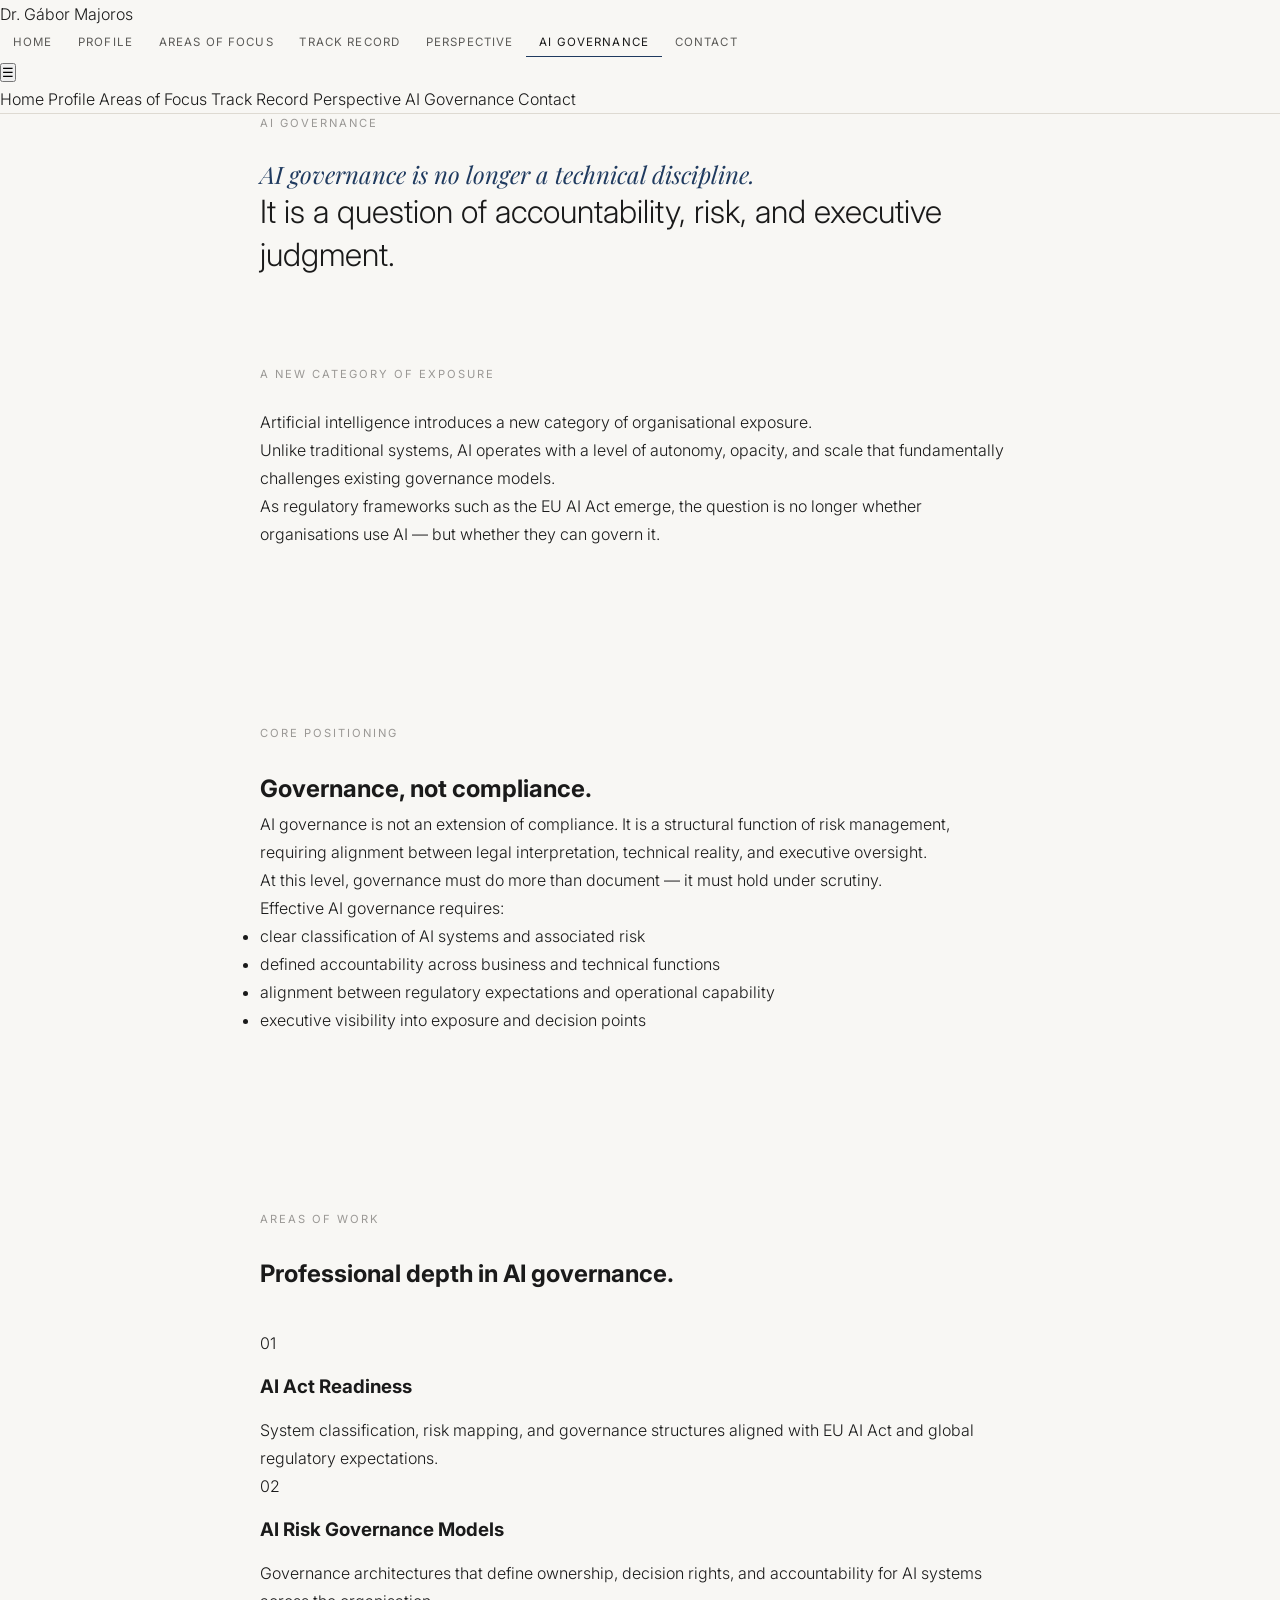
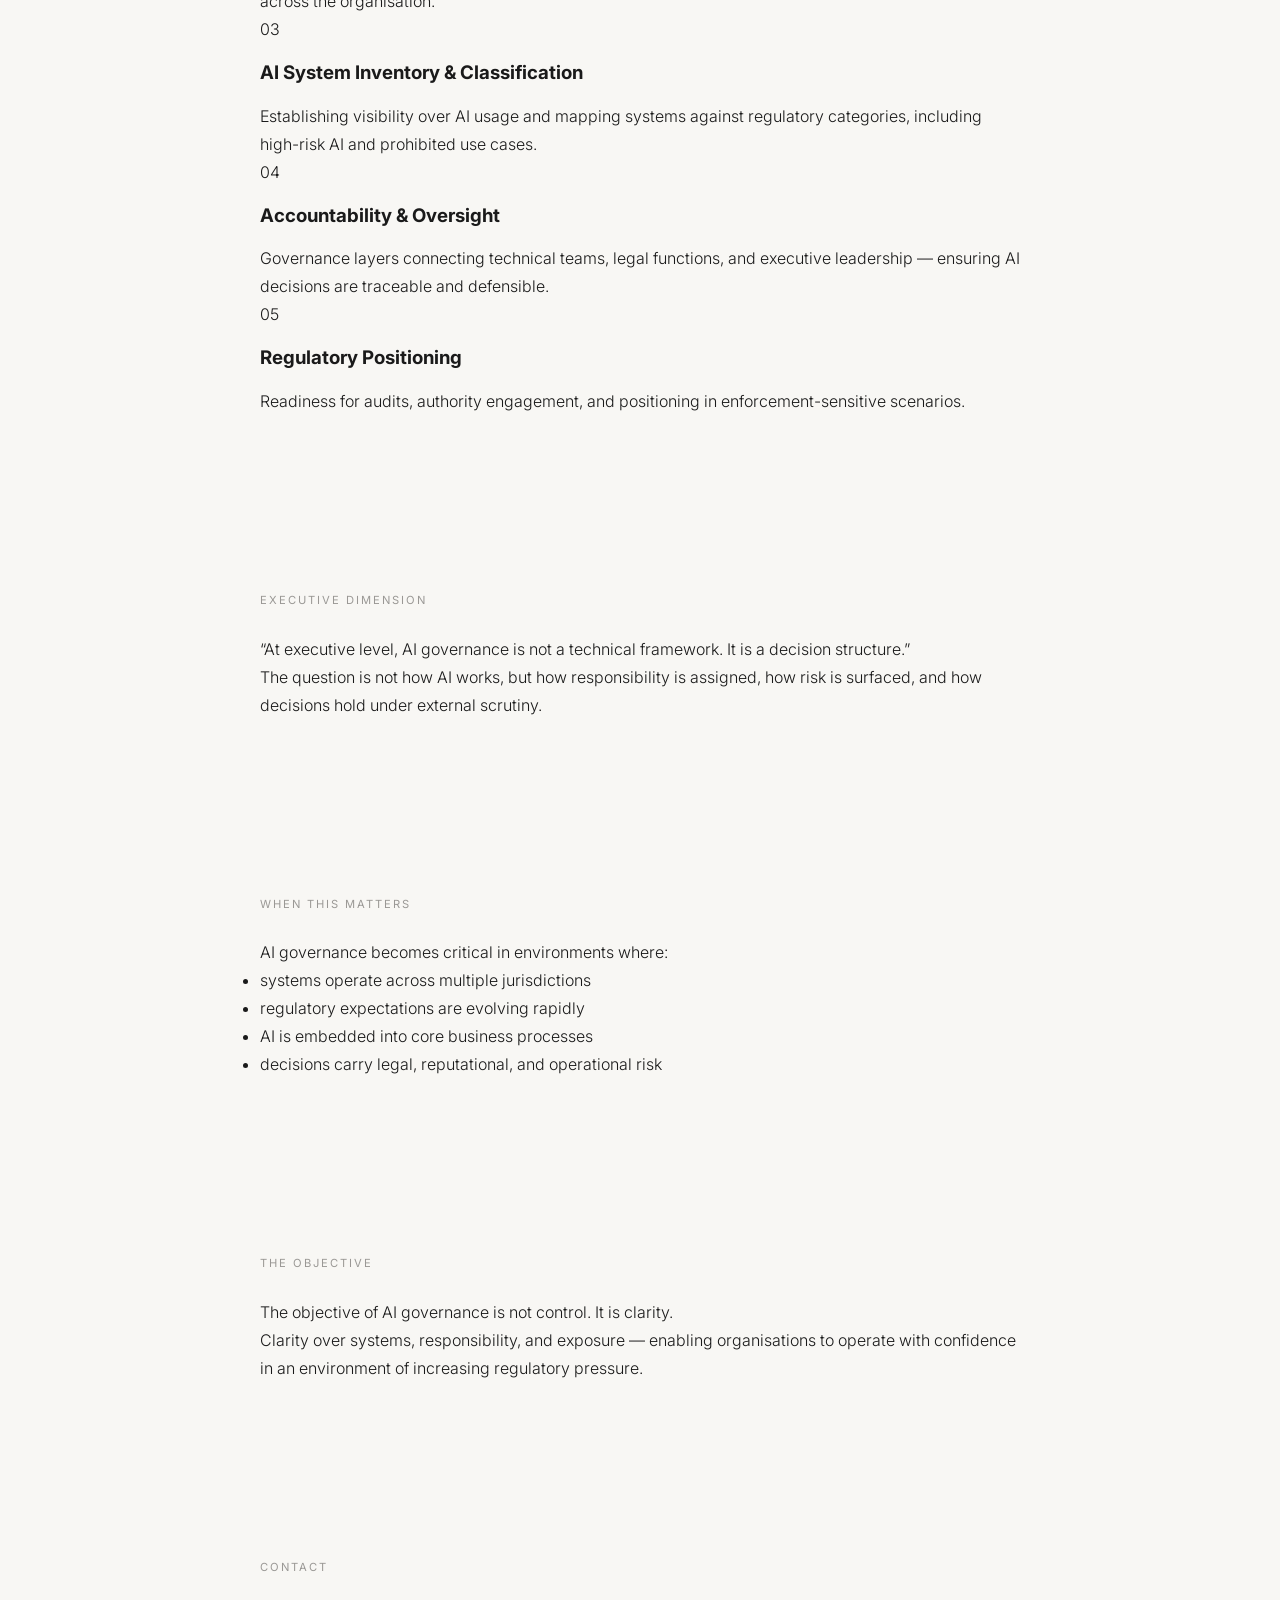
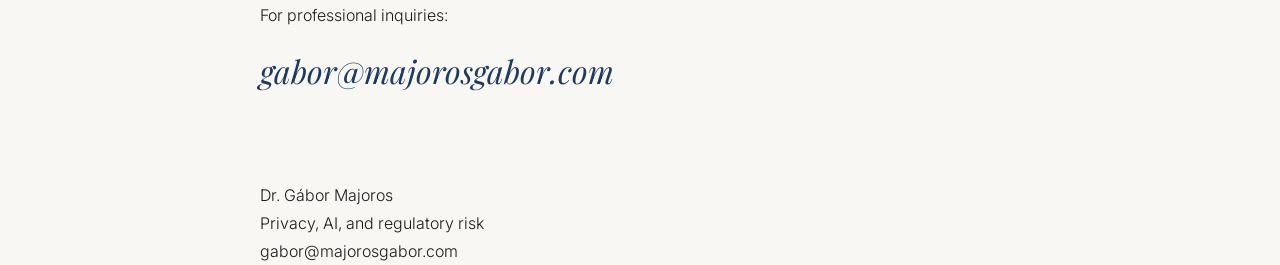
==== commit 75e93829: "Update website design and navigation with a new visual system Redesigned the website with new CSS st" ====
--- a/ai-governance.html
+++ b/ai-governance.html
@@ -3,69 +3,76 @@
 <head>
   <meta charset="UTF-8" />
   <meta name="viewport" content="width=device-width, initial-scale=1.0" />
-  <title>AI Governance — Dr. Gábor Majoros</title>
-  <meta name="description" content="AI governance as accountability, risk, and executive judgment — Dr. Gábor Majoros." />
+  <title>AI Governance &mdash; Dr. G&aacute;bor Majoros</title>
+  <meta name="description" content="AI governance as accountability, risk, and executive judgment." />
   <link rel="preconnect" href="https://fonts.googleapis.com" />
   <link rel="preconnect" href="https://fonts.gstatic.com" crossorigin />
   <link href="https://fonts.googleapis.com/css2?family=Playfair+Display:ital,wght@0,400;0,500;1,400;1,500&family=Inter:wght@300;400;500&display=swap" rel="stylesheet" />
   <link rel="stylesheet" href="styles.css" />
 </head>
-<body>
+<body class="page">
+
   <header class="site-header">
-    <nav class="nav-inner">
-      <a href="index.html" class="nav-brand">Dr. Gábor Majoros</a>
-      <button class="menu-toggle" aria-label="Toggle navigation" aria-expanded="false">
-        <span></span><span></span><span></span>
-      </button>
-      <ul class="nav-links">
-        <li><a href="index.html">Home</a></li>
-        <li><a href="profile.html">Profile</a></li>
-        <li><a href="areas-of-focus.html">Areas of Focus</a></li>
-        <li><a href="track-record.html">Track Record</a></li>
-        <li><a href="perspective.html">Perspective</a></li>
-        <li><a href="ai-governance.html">AI Governance</a></li>
-        <li><a href="contact.html">Contact</a></li>
-      </ul>
+    <nav class="nav-shell">
+      <a href="index.html" class="brand">Dr. G&aacute;bor Majoros</a>
+      <div class="nav-right">
+        <div class="nav-links">
+          <a href="index.html" class="nav-link">Home</a>
+          <a href="profile.html" class="nav-link">Profile</a>
+          <a href="areas-of-focus.html" class="nav-link">Areas of Focus</a>
+          <a href="track-record.html" class="nav-link">Track Record</a>
+          <a href="perspective.html" class="nav-link">Perspective</a>
+          <a href="ai-governance.html" class="nav-link">AI Governance</a>
+          <a href="contact.html" class="nav-link">Contact</a>
+        </div>
+        <button class="menu-button" aria-label="Open menu" aria-expanded="false">&#9776;</button>
+      </div>
     </nav>
+    <div class="mobile-menu">
+      <div class="mobile-menu-inner">
+        <a href="index.html" class="mobile-link">Home</a>
+        <a href="profile.html" class="mobile-link">Profile</a>
+        <a href="areas-of-focus.html" class="mobile-link">Areas of Focus</a>
+        <a href="track-record.html" class="mobile-link">Track Record</a>
+        <a href="perspective.html" class="mobile-link">Perspective</a>
+        <a href="ai-governance.html" class="mobile-link">AI Governance</a>
+        <a href="contact.html" class="mobile-link">Contact</a>
+      </div>
+    </div>
   </header>
+
   <main>
-    <!-- Page hero -->
-    <section class="page-hero">
+
+    <!-- Hero -->
+    <section class="hero ai-flagship">
       <div class="container">
-        <span class="eyebrow fade-in">AI Governance</span>
-        <h1 class="page-hero-heading fade-in">
-          AI governance is no longer a technical discipline.
-          <em>It is a question of accountability, risk, and executive judgment.</em>
-        </h1>
+        <div class="hero-grid">
+          <p class="eyebrow reveal">AI Governance</p>
+          <p class="hero-tagline reveal">AI governance is no longer a technical discipline.</p>
+          <p class="hero-tagline reveal" style="font-size:clamp(1.3rem,3vw,2rem); color:var(--text-soft); font-family:'Inter',sans-serif; font-style:normal; font-weight:300; letter-spacing:0;">It is a question of accountability, risk, and executive judgment.</p>
+        </div>
       </div>
     </section>
-    <hr class="divider" />
+
     <!-- Opening -->
     <section class="section">
       <div class="container">
-        <p class="body-text fade-in">Artificial intelligence introduces a new category of organisational exposure.</p>
-        <p class="body-text fade-in">Unlike traditional systems, AI operates with a level of autonomy, opacity, and scale that fundamentally challenges existing governance models.</p>
-        <p class="body-text fade-in">As regulatory frameworks such as the EU AI Act emerge, the question is no longer whether organisations use AI — but whether they can govern it.</p>
+        <p class="eyebrow reveal">A New Category of Exposure</p>
+        <p class="body-lg reveal">Artificial intelligence introduces a new category of organisational exposure.</p>
+        <p class="body body-soft reveal">Unlike traditional systems, AI operates with a level of autonomy, opacity, and scale that fundamentally challenges existing governance models.</p>
+        <p class="body body-soft reveal">As regulatory frameworks such as the EU AI Act emerge, the question is no longer whether organisations use AI &mdash; but whether they can govern it.</p>
       </div>
     </section>
-    <hr class="divider" />
+
     <!-- Core positioning -->
-    <section class="section">
+    <section class="section section-soft">
       <div class="container">
-        <h2 class="section-heading fade-in">Core Positioning</h2>
-        <p class="body-text fade-in">AI governance is not an extension of compliance.</p>
-        <p class="body-text fade-in">It is a structural function of risk management, requiring alignment between legal interpretation, technical reality, and executive oversight.</p>
-        <p class="body-text fade-in">At this level, governance must do more than document — it must hold under scrutiny.</p>
-      </div>
-    </section>
-    <hr class="divider" />
-    <!-- What defines effective AI governance -->
-    <section class="section">
-      <div class="container">
-        <h2 class="section-heading fade-in">What Defines Effective AI Governance</h2>
-        <p class="body-text fade-in">Effective AI governance is defined by structure, not policy volume.</p>
-        <p class="body-text fade-in">It requires:</p>
-        <ul class="dash-list fade-in" style="margin-top:1.25rem">
+        <p class="eyebrow reveal">Core Positioning</p>
+        <h2 class="reveal">Governance, not compliance.</h2>
+        <p class="body body-soft reveal">AI governance is not an extension of compliance. It is a structural function of risk management, requiring alignment between legal interpretation, technical reality, and executive oversight.</p>
+        <p class="body body-soft reveal">At this level, governance must do more than document &mdash; it must hold under scrutiny.</p>
+        <p class="body body-soft reveal">Effective AI governance requires:</p>
+        <ul class="list-clean reveal">
           <li>clear classification of AI systems and associated risk</li>
           <li>defined accountability across business and technical functions</li>
           <li>alignment between regulatory expectations and operational capability</li>
@@ -73,46 +80,57 @@
         </ul>
       </div>
     </section>
-    <hr class="divider" />
+
     <!-- Areas of work -->
     <section class="section">
       <div class="container">
-        <h2 class="section-heading fade-in">Areas of Work</h2>
-
-        <h3 class="sub-heading fade-in">AI Act Readiness</h3>
-        <p class="body-text fade-in">Preparing organisations for compliance with the EU AI Act and emerging global regulatory frameworks. Including system classification, risk mapping, and governance structures aligned with regulatory expectations.</p>
-
-        <h3 class="sub-heading fade-in">AI Risk Governance Models</h3>
-        <p class="body-text fade-in">Designing governance architectures that define ownership, decision rights, and accountability for AI systems. Ensuring that risk is not only identified, but structurally managed across the organisation.</p>
-
-        <h3 class="sub-heading fade-in">AI System Inventory &amp; Classification</h3>
-        <p class="body-text fade-in">Establishing visibility over AI usage across the organisation. Mapping systems against regulatory categories, including high-risk AI and prohibited use cases.</p>
-
-        <h3 class="sub-heading fade-in">Accountability &amp; Oversight</h3>
-        <p class="body-text fade-in">Defining governance layers that connect technical teams, legal functions, and executive leadership. Ensuring that AI-related decisions are traceable, defensible, and aligned with organisational risk appetite.</p>
-
-        <h3 class="sub-heading fade-in">Regulatory Positioning</h3>
-        <p class="body-text fade-in">Supporting organisations in preparing for regulatory interaction. This includes readiness for audits, authority engagement, and positioning in enforcement-sensitive scenarios.</p>
+        <p class="eyebrow reveal">Areas of Work</p>
+        <h2 class="reveal">Professional depth in AI governance.</h2>
+        <div class="grid-2" style="margin-top:34px">
+          <div class="inline-panel reveal">
+            <p class="small-caps">01</p>
+            <h3 style="margin-top:14px">AI Act Readiness</h3>
+            <p class="body body-soft" style="margin-top:12px">System classification, risk mapping, and governance structures aligned with EU AI Act and global regulatory expectations.</p>
+          </div>
+          <div class="inline-panel reveal">
+            <p class="small-caps">02</p>
+            <h3 style="margin-top:14px">AI Risk Governance Models</h3>
+            <p class="body body-soft" style="margin-top:12px">Governance architectures that define ownership, decision rights, and accountability for AI systems across the organisation.</p>
+          </div>
+          <div class="inline-panel reveal">
+            <p class="small-caps">03</p>
+            <h3 style="margin-top:14px">AI System Inventory &amp; Classification</h3>
+            <p class="body body-soft" style="margin-top:12px">Establishing visibility over AI usage and mapping systems against regulatory categories, including high-risk AI and prohibited use cases.</p>
+          </div>
+          <div class="inline-panel reveal">
+            <p class="small-caps">04</p>
+            <h3 style="margin-top:14px">Accountability &amp; Oversight</h3>
+            <p class="body body-soft" style="margin-top:12px">Governance layers connecting technical teams, legal functions, and executive leadership &mdash; ensuring AI decisions are traceable and defensible.</p>
+          </div>
+          <div class="inline-panel reveal">
+            <p class="small-caps">05</p>
+            <h3 style="margin-top:14px">Regulatory Positioning</h3>
+            <p class="body body-soft" style="margin-top:12px">Readiness for audits, authority engagement, and positioning in enforcement-sensitive scenarios.</p>
+          </div>
+        </div>
       </div>
     </section>
-    <hr class="divider" />
+
     <!-- Executive dimension -->
-    <section class="section">
+    <section class="section section-deep">
       <div class="container">
-        <h2 class="section-heading fade-in">Executive Dimension</h2>
-        <div class="pull-quote fade-in">
-          <p>At executive level, AI governance is not a technical framework. It is a decision structure.</p>
-        </div>
-        <p class="body-text fade-in">The question is not how AI works, but how responsibility is assigned, how risk is surfaced, and how decisions hold under external scrutiny.</p>
+        <p class="eyebrow reveal">Executive Dimension</p>
+        <p class="quote-lg reveal">&ldquo;At executive level, AI governance is not a technical framework. It is a decision structure.&rdquo;</p>
+        <p class="body body-soft reveal">The question is not how AI works, but how responsibility is assigned, how risk is surfaced, and how decisions hold under external scrutiny.</p>
       </div>
     </section>
-    <hr class="divider" />
+
     <!-- Context -->
     <section class="section">
       <div class="container">
-        <h2 class="section-heading fade-in">Context</h2>
-        <p class="body-text fade-in">AI governance becomes critical in environments where:</p>
-        <ul class="dash-list fade-in" style="margin-top:1.25rem">
+        <p class="eyebrow reveal">When This Matters</p>
+        <p class="body-lg reveal">AI governance becomes critical in environments where:</p>
+        <ul class="list-clean reveal">
           <li>systems operate across multiple jurisdictions</li>
           <li>regulatory expectations are evolving rapidly</li>
           <li>AI is embedded into core business processes</li>
@@ -120,36 +138,37 @@
         </ul>
       </div>
     </section>
-    <hr class="divider" />
-    <!-- Final statement -->
-    <section class="section">
+
+    <!-- Final -->
+    <section class="section section-soft">
       <div class="container">
-        <p class="body-text fade-in">The objective of AI governance is not control.</p>
-        <p class="body-text fade-in">It is clarity.</p>
-        <p class="body-text fade-in">Clarity over systems, responsibility, and exposure — enabling organisations to operate with confidence in an environment of increasing regulatory pressure.</p>
+        <p class="eyebrow reveal">The Objective</p>
+        <p class="body-lg reveal">The objective of AI governance is not control. It is clarity.</p>
+        <p class="body body-soft reveal">Clarity over systems, responsibility, and exposure &mdash; enabling organisations to operate with confidence in an environment of increasing regulatory pressure.</p>
       </div>
     </section>
-    <hr class="divider" />
+
     <!-- Contact -->
     <section class="section">
       <div class="container">
-        <span class="eyebrow fade-in">Contact</span>
-        <p class="body-text fade-in" style="margin-bottom:1.5rem">For professional inquiries:</p>
-        <a href="mailto:gabor@majorosgabor.com" class="contact-email fade-in">gabor@majorosgabor.com</a>
+        <p class="eyebrow reveal">Contact</p>
+        <p class="body body-soft reveal" style="margin-bottom:20px">For professional inquiries:</p>
+        <a href="mailto:gabor@majorosgabor.com" class="hero-tagline reveal" style="display:inline-block; font-size:clamp(1.4rem,3vw,2rem);">gabor@majorosgabor.com</a>
       </div>
     </section>
+
   </main>
-  <footer class="site-footer">
+
+  <footer class="footer">
     <div class="container">
-      <div class="footer-inner">
-        <div>
-          <p class="footer-name">Dr. Gábor Majoros</p>
-          <p class="footer-sub">Privacy, AI, and regulatory risk</p>
-        </div>
-        <p class="footer-email"><a href="mailto:gabor@majorosgabor.com">gabor@majorosgabor.com</a></p>
+      <div class="footer-grid">
+        <p class="footer-title">Dr. G&aacute;bor Majoros</p>
+        <p class="footer-text">Privacy, AI, and regulatory risk</p>
+        <p class="footer-text"><a href="mailto:gabor@majorosgabor.com">gabor@majorosgabor.com</a></p>
       </div>
     </div>
   </footer>
+
   <script src="script.js"></script>
 </body>
 </html>
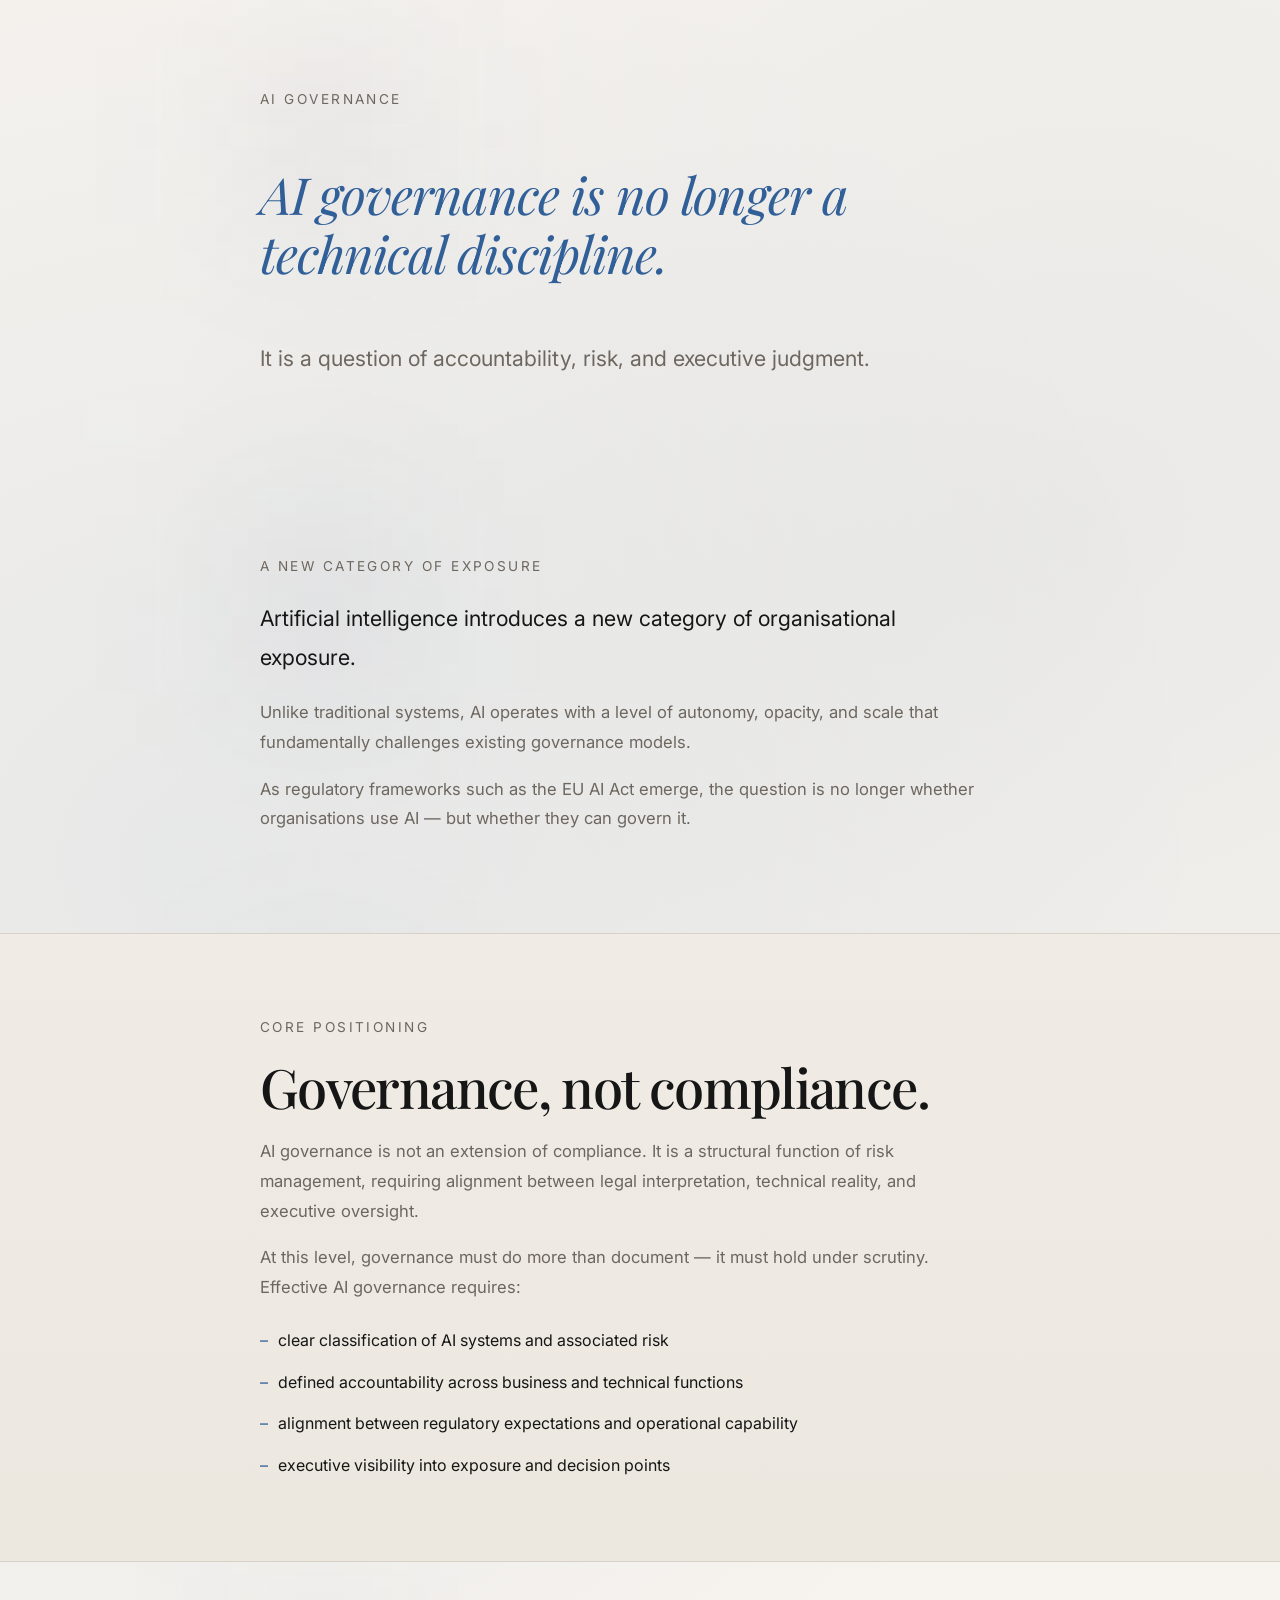
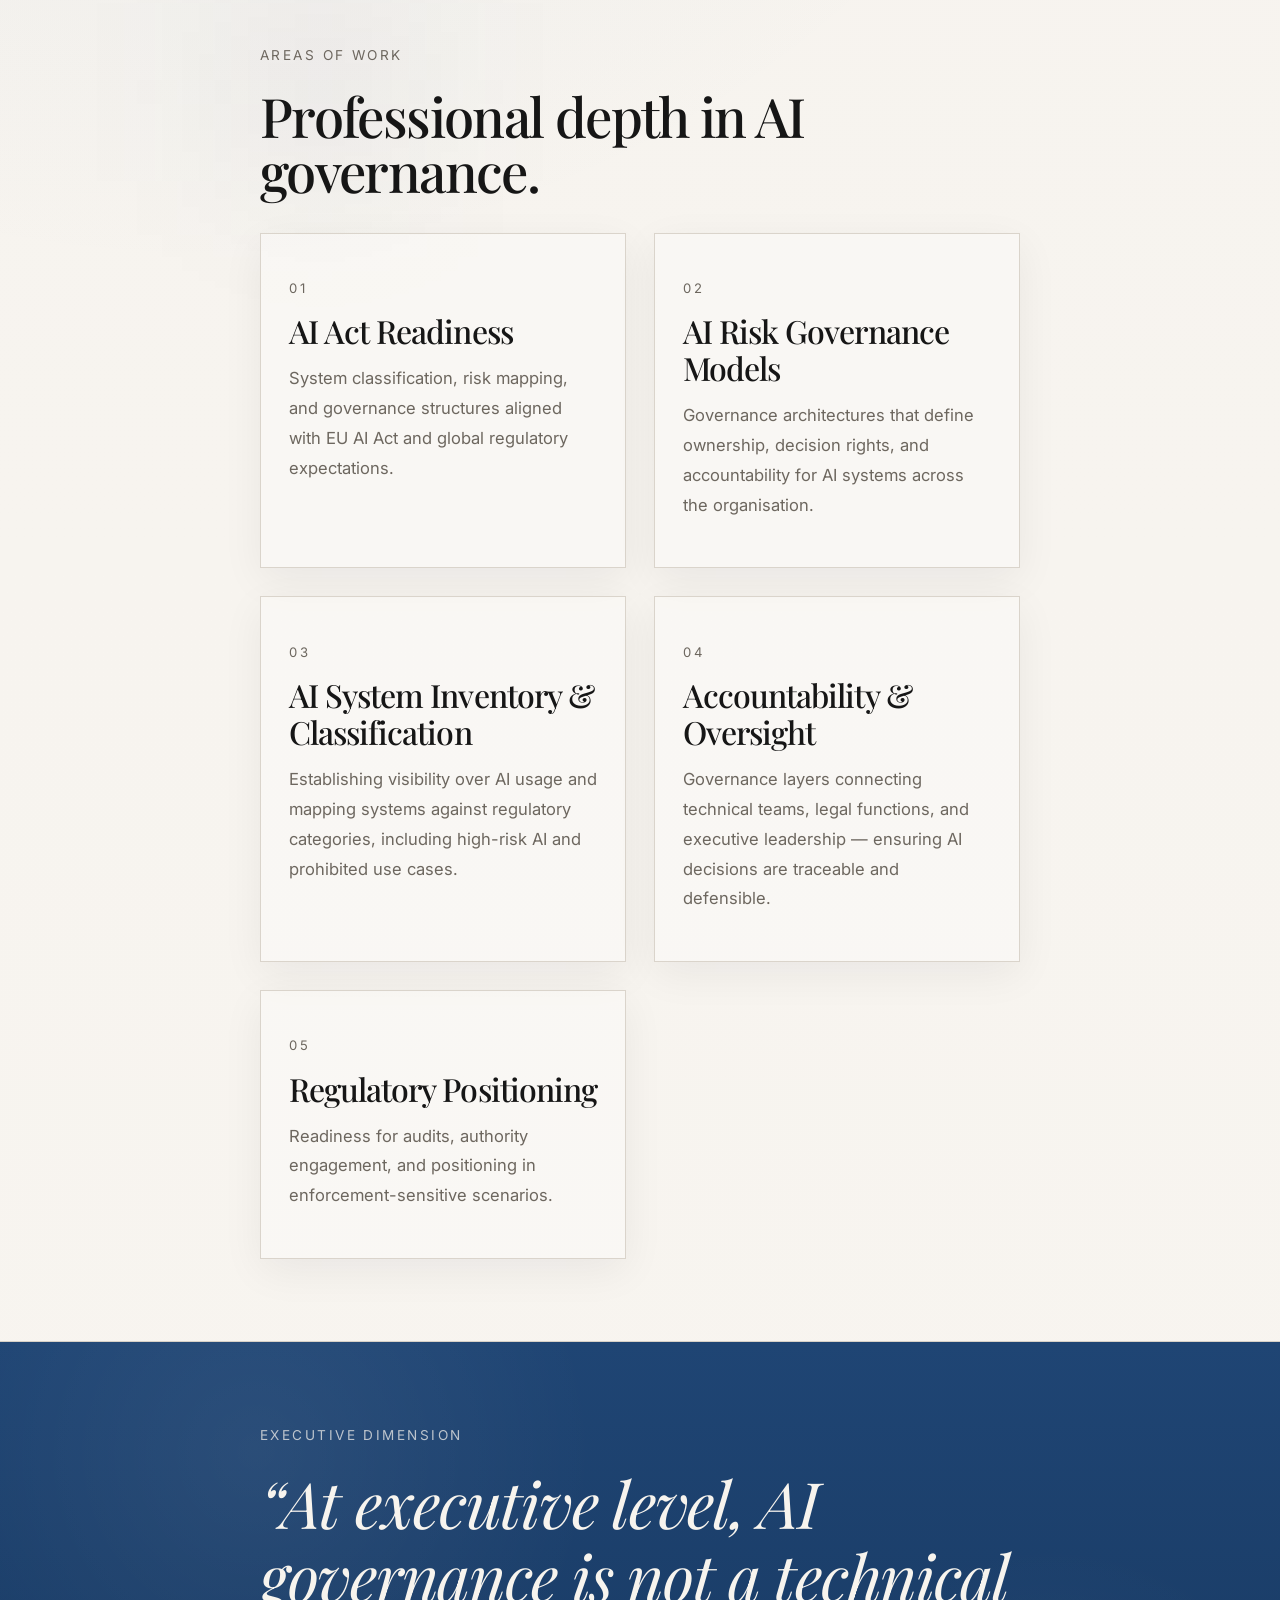
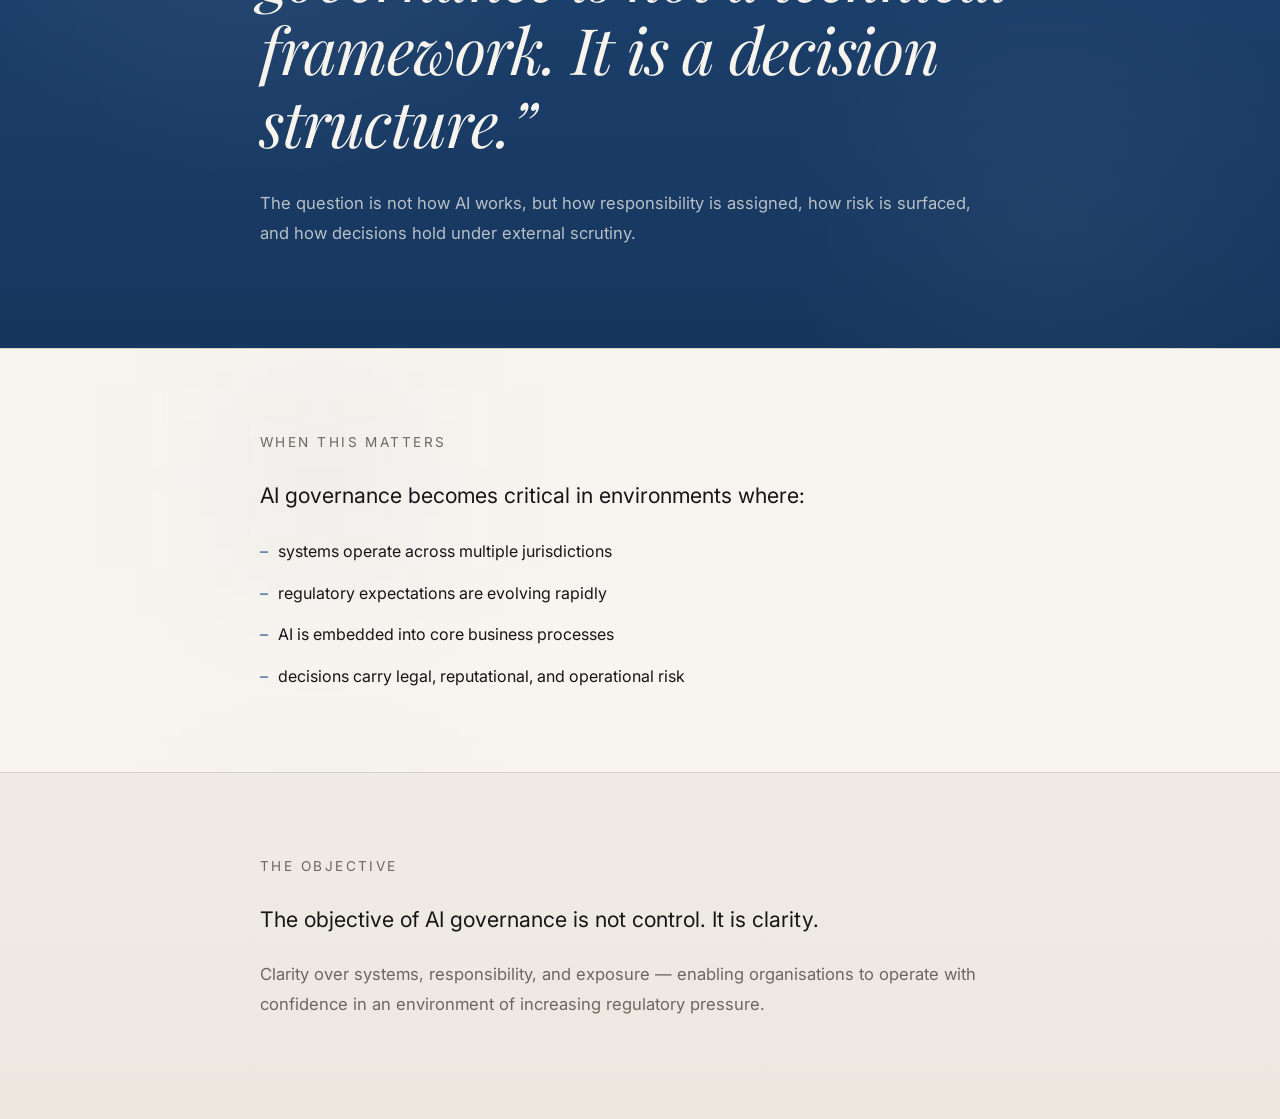
==== commit e27e0623: "Refactor website header and footer to be dynamically generated Replace hardcoded header and footer H" ====
--- a/ai-governance.html
+++ b/ai-governance.html
@@ -3,7 +3,7 @@
 <head>
   <meta charset="UTF-8" />
   <meta name="viewport" content="width=device-width, initial-scale=1.0" />
-  <title>AI Governance &mdash; Dr. G&aacute;bor Majoros</title>
+  <title>AI Governance — Dr. Gábor Majoros</title>
   <meta name="description" content="AI governance as accountability, risk, and executive judgment." />
   <link rel="preconnect" href="https://fonts.googleapis.com" />
   <link rel="preconnect" href="https://fonts.gstatic.com" crossorigin />
@@ -12,49 +12,20 @@
 </head>
 <body class="page">
 
-  <header class="site-header">
-    <nav class="nav-shell">
-      <a href="index.html" class="brand">Dr. G&aacute;bor Majoros</a>
-      <div class="nav-right">
-        <div class="nav-links">
-          <a href="index.html" class="nav-link">Home</a>
-          <a href="profile.html" class="nav-link">Profile</a>
-          <a href="areas-of-focus.html" class="nav-link">Areas of Focus</a>
-          <a href="track-record.html" class="nav-link">Track Record</a>
-          <a href="perspective.html" class="nav-link">Perspective</a>
-          <a href="ai-governance.html" class="nav-link">AI Governance</a>
-          <a href="contact.html" class="nav-link">Contact</a>
-        </div>
-        <button class="menu-button" aria-label="Open menu" aria-expanded="false">&#9776;</button>
-      </div>
-    </nav>
-    <div class="mobile-menu">
-      <div class="mobile-menu-inner">
-        <a href="index.html" class="mobile-link">Home</a>
-        <a href="profile.html" class="mobile-link">Profile</a>
-        <a href="areas-of-focus.html" class="mobile-link">Areas of Focus</a>
-        <a href="track-record.html" class="mobile-link">Track Record</a>
-        <a href="perspective.html" class="mobile-link">Perspective</a>
-        <a href="ai-governance.html" class="mobile-link">AI Governance</a>
-        <a href="contact.html" class="mobile-link">Contact</a>
-      </div>
-    </div>
-  </header>
+  <header id="site-header"></header>
 
   <main>
 
-    <!-- Hero -->
     <section class="hero ai-flagship">
       <div class="container">
         <div class="hero-grid">
           <p class="eyebrow reveal">AI Governance</p>
           <p class="hero-tagline reveal">AI governance is no longer a technical discipline.</p>
-          <p class="hero-tagline reveal" style="font-size:clamp(1.3rem,3vw,2rem); color:var(--text-soft); font-family:'Inter',sans-serif; font-style:normal; font-weight:300; letter-spacing:0;">It is a question of accountability, risk, and executive judgment.</p>
+          <p class="body-lg body-soft reveal">It is a question of accountability, risk, and executive judgment.</p>
         </div>
       </div>
     </section>
 
-    <!-- Opening -->
     <section class="section">
       <div class="container">
         <p class="eyebrow reveal">A New Category of Exposure</p>
@@ -64,14 +35,12 @@
       </div>
     </section>
 
-    <!-- Core positioning -->
     <section class="section section-soft">
       <div class="container">
         <p class="eyebrow reveal">Core Positioning</p>
         <h2 class="reveal">Governance, not compliance.</h2>
         <p class="body body-soft reveal">AI governance is not an extension of compliance. It is a structural function of risk management, requiring alignment between legal interpretation, technical reality, and executive oversight.</p>
-        <p class="body body-soft reveal">At this level, governance must do more than document &mdash; it must hold under scrutiny.</p>
-        <p class="body body-soft reveal">Effective AI governance requires:</p>
+        <p class="body body-soft reveal">At this level, governance must do more than document &mdash; it must hold under scrutiny. Effective AI governance requires:</p>
         <ul class="list-clean reveal">
           <li>clear classification of AI systems and associated risk</li>
           <li>defined accountability across business and technical functions</li>
@@ -81,7 +50,6 @@
       </div>
     </section>
 
-    <!-- Areas of work -->
     <section class="section">
       <div class="container">
         <p class="eyebrow reveal">Areas of Work</p>
@@ -116,7 +84,6 @@
       </div>
     </section>
 
-    <!-- Executive dimension -->
     <section class="section section-deep">
       <div class="container">
         <p class="eyebrow reveal">Executive Dimension</p>
@@ -125,7 +92,6 @@
       </div>
     </section>
 
-    <!-- Context -->
     <section class="section">
       <div class="container">
         <p class="eyebrow reveal">When This Matters</p>
@@ -139,7 +105,6 @@
       </div>
     </section>
 
-    <!-- Final -->
     <section class="section section-soft">
       <div class="container">
         <p class="eyebrow reveal">The Objective</p>
@@ -148,26 +113,9 @@
       </div>
     </section>
 
-    <!-- Contact -->
-    <section class="section">
-      <div class="container">
-        <p class="eyebrow reveal">Contact</p>
-        <p class="body body-soft reveal" style="margin-bottom:20px">For professional inquiries:</p>
-        <a href="mailto:gabor@majorosgabor.com" class="hero-tagline reveal" style="display:inline-block; font-size:clamp(1.4rem,3vw,2rem);">gabor@majorosgabor.com</a>
-      </div>
-    </section>
-
   </main>
 
-  <footer class="footer">
-    <div class="container">
-      <div class="footer-grid">
-        <p class="footer-title">Dr. G&aacute;bor Majoros</p>
-        <p class="footer-text">Privacy, AI, and regulatory risk</p>
-        <p class="footer-text"><a href="mailto:gabor@majorosgabor.com">gabor@majorosgabor.com</a></p>
-      </div>
-    </div>
-  </footer>
+  <div id="site-footer"></div>
 
   <script src="script.js"></script>
 </body>
--- a/styles.css
+++ b/styles.css
@@ -1,278 +1,572 @@
-/* ── Reset ── */
-*, *::before, *::after { box-sizing: border-box; margin: 0; padding: 0; }
-html { scroll-behavior: smooth; -webkit-font-smoothing: antialiased; text-rendering: optimizeLegibility; }
-
-/* ── Tokens ── */
 :root {
-  --bg:      #f8f7f4;
-  --text:    #1a1a1a;
-  --muted:   #5c5b58;
-  --faint:   #9a9895;
-  --accent:  #1f3a5f;
-  --border:  #dedad2;
-  --max-w:   760px;
-  --fs:      'Playfair Display', Georgia, serif;
-  --fb:      'Inter', system-ui, sans-serif;
+  --bg-main: #f6f3ee;
+  --bg-soft: #eeebe5;
+  --bg-deep: #1f4574;
+  --bg-deep-2: #16365d;
+  --text-main: #161616;
+  --text-soft: #6d675f;
+  --text-inverse: #f7f4ee;
+  --line: #d8d1c7;
+  --accent: #315f98;
+  --accent-soft: #8fa8c7;
+  --gold-soft: #b59a6a;
+  --max-width: 760px;
+  --shadow-soft: 0 12px 40px rgba(10, 20, 35, 0.06);
+}
+
+*,
+*::before,
+*::after {
+  box-sizing: border-box;
+}
+
+html {
+  scroll-behavior: smooth;
 }
 
 body {
-  font-family: var(--fb);
-  background: var(--bg);
-  color: var(--text);
-  line-height: 1.75;
-  font-weight: 300;
-  font-size: 1rem;
-}
-
-a { color: inherit; text-decoration: none; }
-strong { font-weight: 500; color: var(--text); }
-
-/* ── Container ── */
+  margin: 0;
+  color: var(--text-main);
+  font-family: "Inter", system-ui, -apple-system, BlinkMacSystemFont, "Segoe UI", sans-serif;
+  line-height: 1.72;
+  background:
+    radial-gradient(circle at 15% 20%, rgba(49, 95, 152, 0.08), transparent 28%),
+    radial-gradient(circle at 85% 12%, rgba(31, 69, 116, 0.06), transparent 24%),
+    linear-gradient(to bottom, #f6f3ee, #f8f5f0);
+  -webkit-font-smoothing: antialiased;
+  text-rendering: optimizeLegibility;
+}
+
+img {
+  max-width: 100%;
+  display: block;
+}
+
+a {
+  color: var(--accent);
+  text-decoration: none;
+}
+
+a:hover {
+  opacity: 0.82;
+}
+
+/* ── Header / Nav ── */
+#site-header {
+  position: sticky;
+  top: 0;
+  z-index: 1000;
+}
+
+.site-header {
+  background: rgba(246, 243, 238, 0.76);
+  backdrop-filter: blur(16px);
+  -webkit-backdrop-filter: blur(16px);
+  border-bottom: 1px solid rgba(216, 209, 199, 0.8);
+}
+
+.nav-shell {
+  max-width: 1180px;
+  margin: 0 auto;
+  padding: 18px 24px;
+  display: flex;
+  align-items: center;
+  justify-content: space-between;
+  gap: 20px;
+}
+
+.brand {
+  font-family: "Playfair Display", Georgia, serif;
+  font-size: 1.12rem;
+  color: var(--text-main);
+  letter-spacing: -0.01em;
+  white-space: nowrap;
+}
+
+.nav-right {
+  display: flex;
+  align-items: center;
+  gap: 18px;
+}
+
+.nav-links {
+  display: flex;
+  align-items: center;
+  gap: 22px;
+}
+
+.nav-link {
+  position: relative;
+  color: var(--text-main);
+  font-size: 0.94rem;
+  letter-spacing: 0.01em;
+  padding: 6px 0;
+}
+
+.nav-link::after {
+  content: "";
+  position: absolute;
+  left: 0;
+  bottom: -6px;
+  width: 0;
+  height: 1px;
+  background: var(--accent);
+  transition: width 220ms ease;
+}
+
+.nav-link:hover::after,
+.nav-link.active::after {
+  width: 100%;
+}
+
+.nav-link.active {
+  color: var(--accent);
+}
+
+.menu-button {
+  display: none;
+  border: 1px solid var(--line);
+  background: rgba(255,255,255,0.3);
+  color: var(--text-main);
+  width: 46px;
+  height: 46px;
+  border-radius: 999px;
+  font-size: 1.1rem;
+  cursor: pointer;
+  box-shadow: var(--shadow-soft);
+}
+
+.mobile-menu {
+  display: none;
+  border-top: 1px solid var(--line);
+  background: rgba(246, 243, 238, 0.96);
+}
+
+.mobile-menu.open {
+  display: block;
+}
+
+.mobile-menu-inner {
+  max-width: 1180px;
+  margin: 0 auto;
+  padding: 10px 24px 18px;
+  display: grid;
+  gap: 10px;
+}
+
+.mobile-link {
+  color: var(--text-main);
+  display: block;
+  padding: 10px 0;
+  border-bottom: 1px solid rgba(216, 209, 199, 0.5);
+  font-size: 0.98rem;
+}
+
+.mobile-link:last-child {
+  border-bottom: none;
+}
+
+.mobile-link.active {
+  color: var(--accent);
+}
+
+/* ── Layout ── */
+.page {
+  min-height: 100vh;
+}
+
 .container {
-  width: min(calc(100% - 2.5rem), var(--max-w));
-  margin-inline: auto;
-}
-
-/* ── Navigation ── */
-.site-header {
-  position: sticky; top: 0; z-index: 100;
-  background: rgba(248, 247, 244, 0.94);
-  backdrop-filter: blur(14px);
-  -webkit-backdrop-filter: blur(14px);
-  border-bottom: 1px solid var(--border);
-}
-.nav-inner {
-  display: flex; justify-content: space-between; align-items: center;
-  padding: 1.1rem clamp(1.25rem, 4vw, 3rem);
-  max-width: 1100px;
-  margin-inline: auto;
-}
-.nav-brand {
-  font-family: var(--fs); font-size: .9rem; font-weight: 400;
-  color: var(--text); letter-spacing: .005em; flex-shrink: 0;
-  transition: color 180ms ease;
-}
-.nav-brand:hover { color: var(--accent); }
-.nav-links {
-  display: flex; gap: 0; list-style: none;
-}
-.nav-links a {
-  display: block; padding: .25rem .8rem;
-  font-size: .72rem; letter-spacing: .1em; text-transform: uppercase;
-  font-weight: 400; color: var(--muted);
-  border-bottom: 1px solid transparent;
-  transition: color 180ms ease, border-color 180ms ease;
-}
-.nav-links a:hover { color: var(--text); }
-.nav-links a.active { color: var(--text); border-bottom-color: var(--accent); }
-
-/* ── Hamburger ── */
-.menu-toggle {
-  display: none; flex-direction: column; justify-content: center;
-  gap: 5px; width: 26px; cursor: pointer;
-  background: none; border: none; padding: 2px 0;
-}
-.menu-toggle span {
-  display: block; height: 1px; background: var(--text);
-  transition: transform 240ms ease, opacity 240ms ease;
-}
-.menu-toggle.open span:nth-child(1) { transform: translateY(6px) rotate(45deg); }
-.menu-toggle.open span:nth-child(2) { opacity: 0; }
-.menu-toggle.open span:nth-child(3) { transform: translateY(-6px) rotate(-45deg); }
+  width: min(var(--max-width), calc(100% - 40px));
+  margin: 0 auto;
+  position: relative;
+}
+
+.container::before {
+  content: "";
+  position: absolute;
+  top: -42px;
+  left: -30px;
+  width: 180px;
+  height: 180px;
+  background: rgba(31, 69, 116, 0.05);
+  filter: blur(80px);
+  z-index: -1;
+  pointer-events: none;
+}
+
+.section {
+  padding: 82px 0;
+  position: relative;
+}
+
+.section + .section {
+  border-top: 1px solid var(--line);
+}
+
+.section-soft {
+  background: linear-gradient(180deg, #f0ece5 0%, #ece7df 100%);
+}
+
+.section-deep {
+  background: linear-gradient(180deg, var(--bg-deep) 0%, var(--bg-deep-2) 100%);
+  color: var(--text-inverse);
+  position: relative;
+  overflow: hidden;
+}
+
+.section-deep::before {
+  content: "";
+  position: absolute;
+  inset: 0;
+  background:
+    radial-gradient(circle at 20% 18%, rgba(255,255,255,0.06), transparent 30%),
+    radial-gradient(circle at 82% 78%, rgba(255,255,255,0.04), transparent 24%);
+  pointer-events: none;
+}
+
+.section-deep .eyebrow,
+.section-deep .section-number,
+.section-deep .body-soft,
+.section-deep .small-caps {
+  color: rgba(247, 244, 238, 0.72);
+}
+
+.section-deep a {
+  color: #d7e5ff;
+}
+
+/* ── Hero ── */
+.hero {
+  padding: 88px 0 74px;
+  position: relative;
+}
+
+.hero::after {
+  content: "";
+  position: absolute;
+  inset: auto 0 0 0;
+  height: 1px;
+  background: var(--line);
+}
+
+.hero-grid {
+  display: grid;
+  gap: 34px;
+}
+
+.hero-name {
+  font-family: "Playfair Display", Georgia, serif;
+  font-size: clamp(3.3rem, 10vw, 6rem);
+  line-height: 0.9;
+  letter-spacing: -0.05em;
+  margin: 0;
+}
+
+.hero-name .muted {
+  display: block;
+  color: #6f6962;
+}
+
+.hero-role {
+  font-size: clamp(1.15rem, 2.2vw, 1.55rem);
+  margin: 0;
+  color: var(--text-main);
+  font-weight: 600;
+}
+
+.hero-sub {
+  margin: 0;
+  font-size: clamp(1.05rem, 2vw, 1.25rem);
+  color: var(--text-soft);
+}
+
+.hero-tagline {
+  max-width: 700px;
+  margin: 0;
+  color: var(--accent);
+  font-family: "Playfair Display", Georgia, serif;
+  font-style: italic;
+  font-size: clamp(2rem, 5vw, 3.2rem);
+  line-height: 1.15;
+  letter-spacing: -0.02em;
+}
+
+/* ── Typography ── */
+.eyebrow {
+  font-size: 0.85rem;
+  letter-spacing: 0.18em;
+  text-transform: uppercase;
+  color: var(--text-soft);
+  margin: 0 0 20px;
+}
+
+.section-number {
+  font-size: 0.96rem;
+  letter-spacing: 0.18em;
+  text-transform: uppercase;
+  color: rgba(31, 69, 116, 0.72);
+  margin: 0 0 18px;
+}
+
+h1, h2, h3 {
+  margin: 0;
+  font-family: "Playfair Display", Georgia, serif;
+  font-weight: 500;
+  letter-spacing: -0.03em;
+}
+
+h2 {
+  font-size: clamp(2rem, 4.8vw, 3.4rem);
+  line-height: 1.02;
+  margin-bottom: 22px;
+}
+
+h3 {
+  font-size: clamp(1.4rem, 3vw, 2rem);
+  line-height: 1.15;
+  margin-bottom: 14px;
+}
+
+.body-lg {
+  font-size: clamp(1.14rem, 2vw, 1.34rem);
+  line-height: 1.8;
+  max-width: 720px;
+}
+
+.body {
+  font-size: 1.04rem;
+  line-height: 1.8;
+  max-width: 720px;
+}
+
+.body-soft {
+  color: var(--text-soft);
+}
+
+.quote-lg {
+  font-family: "Playfair Display", Georgia, serif;
+  font-style: italic;
+  font-size: clamp(2.2rem, 5.1vw, 4rem);
+  line-height: 1.14;
+  letter-spacing: -0.02em;
+  margin: 0 0 30px;
+  max-width: 840px;
+}
+
+/* ── Lists ── */
+.list-clean {
+  list-style: none;
+  padding: 0;
+  margin: 24px 0 0;
+  display: grid;
+  gap: 14px;
+}
+
+.list-clean li {
+  position: relative;
+  padding-left: 18px;
+}
+
+.list-clean li::before {
+  content: "–";
+  position: absolute;
+  left: 0;
+  color: var(--accent);
+}
+
+/* ── Grid layouts ── */
+.split {
+  display: grid;
+  gap: 34px;
+  grid-template-columns: 1fr;
+}
+
+.grid-2 {
+  display: grid;
+  grid-template-columns: 1fr;
+  gap: 28px;
+}
+
+/* ── Preview links ── */
+.preview-links {
+  display: grid;
+  gap: 18px;
+  margin-top: 30px;
+}
+
+.preview-link {
+  display: block;
+  padding: 20px 0;
+  border-top: 1px solid var(--line);
+  color: var(--text-main);
+  transition: opacity 180ms ease;
+}
+
+.preview-link:last-child {
+  border-bottom: 1px solid var(--line);
+}
+
+.preview-link:hover {
+  opacity: 0.75;
+}
+
+.preview-link-title {
+  display: block;
+  font-family: "Playfair Display", Georgia, serif;
+  font-size: 1.5rem;
+  line-height: 1.1;
+  margin-bottom: 10px;
+  color: var(--text-main);
+}
+
+.preview-link-text {
+  display: block;
+  color: var(--text-soft);
+  max-width: 620px;
+}
+
+/* ── Inline panel ── */
+.inline-panel {
+  padding: 30px 28px;
+  border: 1px solid rgba(216, 209, 199, 0.9);
+  background: rgba(255,255,255,0.28);
+  box-shadow: var(--shadow-soft);
+}
+
+.ai-flagship {
+  position: relative;
+  overflow: hidden;
+}
+
+.ai-flagship::after {
+  content: "";
+  position: absolute;
+  right: -50px;
+  bottom: -60px;
+  width: 220px;
+  height: 220px;
+  background: rgba(255,255,255,0.08);
+  filter: blur(90px);
+  pointer-events: none;
+}
+
+.small-caps {
+  font-size: 0.82rem;
+  letter-spacing: 0.22em;
+  text-transform: uppercase;
+  color: var(--text-soft);
+}
 
 /* ── Footer ── */
-.site-footer {
-  border-top: 1px solid var(--border);
-  padding: 2.5rem 0 3.5rem;
-  margin-top: clamp(4rem, 9vw, 6.5rem);
-}
-.footer-inner {
-  display: flex; flex-wrap: wrap;
-  justify-content: space-between; align-items: flex-start;
-  gap: 1.5rem;
-}
-.footer-name {
-  font-family: var(--fs); font-size: .9rem;
-  font-weight: 400; margin-bottom: .3rem;
-}
-.footer-sub { font-size: .78rem; color: var(--muted); line-height: 1.65; }
-.footer-email {
-  font-size: .78rem; color: var(--muted); padding-top: .1rem;
-}
-.footer-email a {
-  border-bottom: 1px solid var(--border);
-  padding-bottom: 1px;
-  transition: color 180ms ease, border-color 180ms ease;
-}
-.footer-email a:hover { color: var(--accent); border-color: var(--accent); }
-
-/* ── Divider ── */
-.divider { border: none; border-top: 1px solid var(--border); }
-
-/* ── Section spacing ── */
-.section { padding: clamp(3.5rem, 8vw, 5.5rem) 0; }
-
-/* ── Eyebrow ── */
-.eyebrow {
-  display: block; font-family: var(--fb); font-size: .7rem;
-  font-weight: 400; letter-spacing: .18em; text-transform: uppercase;
-  color: var(--faint); margin-bottom: 1.5rem;
-}
-
-/* ── Page title ── */
+.footer {
+  border-top: 1px solid var(--line);
+  padding: 34px 0 44px;
+  background: rgba(255,255,255,0.18);
+}
+
+.footer-grid {
+  display: grid;
+  gap: 10px;
+}
+
+.footer-title {
+  font-family: "Playfair Display", Georgia, serif;
+  font-size: 1.2rem;
+}
+
+.footer-text {
+  color: var(--text-soft);
+  font-size: 0.96rem;
+}
+
+/* ── Reveal animation ── */
+.reveal {
+  opacity: 0;
+  transform: translateY(18px);
+  transition: opacity 700ms ease, transform 700ms ease;
+}
+
+.reveal.visible {
+  opacity: 1;
+  transform: translateY(0);
+}
+
+/* ── Page title block ── */
+.page-title-block {
+  padding: 72px 0 30px;
+}
+
 .page-title {
-  font-family: var(--fs); font-weight: 400;
-  font-size: clamp(2.2rem, 1.6rem + 2.5vw, 3.4rem);
-  line-height: 1.02; letter-spacing: -.022em;
-  color: var(--text); margin-bottom: 2.25rem;
-}
-
-/* ── Section headings ── */
-.section-heading {
-  font-family: var(--fs); font-weight: 400;
-  font-size: clamp(1.3rem, 1.05rem + .9vw, 1.75rem);
-  line-height: 1.1; letter-spacing: -.015em;
-  color: var(--text); margin-bottom: 1.15rem;
-  margin-top: clamp(2.5rem, 5vw, 3.5rem);
-}
-.section-heading:first-child { margin-top: 0; }
-
-.sub-heading {
-  font-family: var(--fs); font-weight: 400;
-  font-size: clamp(1.05rem, .95rem + .35vw, 1.22rem);
-  letter-spacing: -.01em; color: var(--text);
-  margin-bottom: .9rem; margin-top: 2.25rem;
-}
-.sub-heading:first-child { margin-top: 0; }
-
-/* ── Body text ── */
-.body-text {
-  font-size: clamp(.95rem, .88rem + .2vw, 1.05rem);
-  color: var(--muted); line-height: 1.85; max-width: 62ch;
-}
-.body-text + .body-text { margin-top: 1.2rem; }
-
-/* ── Dash list ── */
-.dash-list { list-style: none; display: grid; gap: .7rem; }
-.dash-list li {
-  display: flex; gap: 1rem; align-items: baseline;
-  font-size: clamp(.875rem, .82rem + .15vw, .95rem);
-  color: var(--muted); font-weight: 300;
-}
-.dash-list li::before {
-  content: '—'; color: var(--accent); flex-shrink: 0;
-  font-family: var(--fb); font-size: .8rem;
-}
-
-/* ── HOME: Hero ── */
-.hero-section {
-  padding: clamp(5rem, 12vw, 9rem) 0 clamp(3.5rem, 7vw, 5.5rem);
-}
-.hero-name {
-  font-family: var(--fs); font-weight: 400;
-  font-size: clamp(2.9rem, 2rem + 4vw, 5.25rem);
-  line-height: .95; letter-spacing: -.03em;
-  color: var(--text); margin-bottom: 2.25rem;
-}
-.hero-name .first { display: block; }
-.hero-name .last  { display: block; color: var(--muted); }
-
-.hero-meta { display: grid; gap: .4rem; margin-bottom: 2.5rem; }
-.hero-meta .role  { font-size: clamp(.9rem, .82rem + .25vw, 1.02rem); font-weight: 500; color: var(--text); }
-.hero-meta .prev  { font-size: clamp(.84rem, .78rem + .2vw, .92rem); color: var(--muted); font-weight: 300; }
-
-.hero-tagline {
-  font-family: var(--fs); font-weight: 400; font-style: italic;
-  font-size: clamp(1.1rem, .95rem + .7vw, 1.5rem);
-  line-height: 1.35; color: var(--accent); max-width: 40ch;
-}
-
-/* ── HOME: Section links ── */
-.section-links { list-style: none; margin-top: .5rem; }
-.section-links li { border-bottom: 1px solid var(--border); }
-.section-links li:first-child { border-top: 1px solid var(--border); }
-.section-links a {
-  display: flex; justify-content: space-between; align-items: center;
-  padding: 1.1rem 0;
-  font-family: var(--fs); font-size: clamp(1rem, .9rem + .3vw, 1.15rem);
-  color: var(--text);
-  transition: color 180ms ease;
-}
-.section-links a:hover { color: var(--accent); }
-.section-links .arrow {
-  font-size: .85rem; color: var(--faint);
-  transition: transform 180ms ease, color 180ms ease;
-}
-.section-links a:hover .arrow { transform: translateX(5px); color: var(--accent); }
-
-/* ── AI GOV: Page hero ── */
-.page-hero { padding: clamp(4.5rem, 10vw, 7.5rem) 0 clamp(3rem, 6vw, 4.5rem); }
-.page-hero-heading {
-  font-family: var(--fs); font-weight: 400;
-  font-size: clamp(2.2rem, 1.5rem + 3vw, 4.2rem);
-  line-height: .97; letter-spacing: -.028em;
-  color: var(--text); margin-bottom: 0; max-width: 14ch;
-}
-.page-hero-heading em { font-style: italic; color: var(--accent); display: block; }
-
-/* ── Pull quote ── */
-.pull-quote {
-  border-left: 2px solid var(--accent);
-  padding: 1.1rem 0 1.1rem 1.5rem;
-  margin: 2.5rem 0;
-}
-.pull-quote p {
-  font-family: var(--fs); font-style: italic;
-  font-size: clamp(1.1rem, .95rem + .55vw, 1.4rem);
-  line-height: 1.3; color: var(--text);
-}
-
-/* ── Perspective blockquote ── */
-.perspective-quote {
-  font-family: var(--fs); font-weight: 400;
-  font-size: clamp(1.3rem, 1.05rem + 1vw, 1.9rem);
-  line-height: 1.2; letter-spacing: -.015em;
-  color: var(--text); max-width: 22ch;
-  margin: 2rem 0;
-}
-
-/* ── Contact ── */
-.contact-email {
-  font-family: var(--fs); font-weight: 400;
-  font-size: clamp(1.25rem, 1rem + 1vw, 1.9rem);
-  letter-spacing: -.01em; color: var(--accent);
-  border-bottom: 1px solid currentColor; display: inline-block;
-  padding-bottom: .15rem;
-  transition: color 200ms ease;
-}
-.contact-email:hover { color: #0d1f38; }
-
-/* ── Fade-in ── */
-.fade-in {
-  opacity: 0; transform: translateY(15px);
-  transition: opacity .7s ease, transform .7s ease;
-}
-.fade-in.visible { opacity: 1; transform: translateY(0); }
+  max-width: 760px;
+}
 
 /* ── Responsive ── */
-@media (max-width: 740px) {
-  .menu-toggle { display: flex; }
+@media (min-width: 860px) {
+  .split {
+    grid-template-columns: 0.9fr 1.1fr;
+    align-items: start;
+  }
+
+  .grid-2 {
+    grid-template-columns: 1fr 1fr;
+  }
+
+  .preview-links {
+    grid-template-columns: 1fr 1fr;
+    gap: 0 30px;
+  }
+
+  .preview-link:nth-last-child(-n+2) {
+    border-bottom: 1px solid var(--line);
+  }
+}
+
+@media (max-width: 980px) {
   .nav-links {
     display: none;
-    position: absolute; top: 100%; left: 0; right: 0;
-    background: var(--bg); border-bottom: 1px solid var(--border);
-    flex-direction: column;
-  }
-  .nav-links.open { display: flex; }
-  .nav-links li { border-bottom: 1px solid var(--border); }
-  .nav-links li:last-child { border-bottom: none; }
-  .nav-links a {
-    padding: .9rem 1.5rem; font-size: .8rem;
-    border-bottom: none;
-  }
-  .footer-inner { flex-direction: column; gap: 1rem; }
+  }
+
+  .menu-button {
+    display: inline-flex;
+    align-items: center;
+    justify-content: center;
+  }
+}
+
+@media (max-width: 640px) {
+  .nav-shell {
+    padding: 14px 18px;
+  }
+
+  .brand {
+    font-size: 1.02rem;
+  }
+
+  .container {
+    width: min(var(--max-width), calc(100% - 32px));
+  }
+
+  .hero {
+    padding: 56px 0 54px;
+  }
+
+  .section {
+    padding: 62px 0;
+  }
+
+  .inline-panel {
+    padding: 24px 20px;
+  }
+
+  .quote-lg {
+    font-size: clamp(2rem, 8vw, 2.8rem);
+  }
 }
 
 @media (prefers-reduced-motion: reduce) {
-  .fade-in { opacity: 1; transform: none; transition: none; }
-}
+  .reveal {
+    opacity: 1;
+    transform: none;
+    transition: none;
+  }
+}
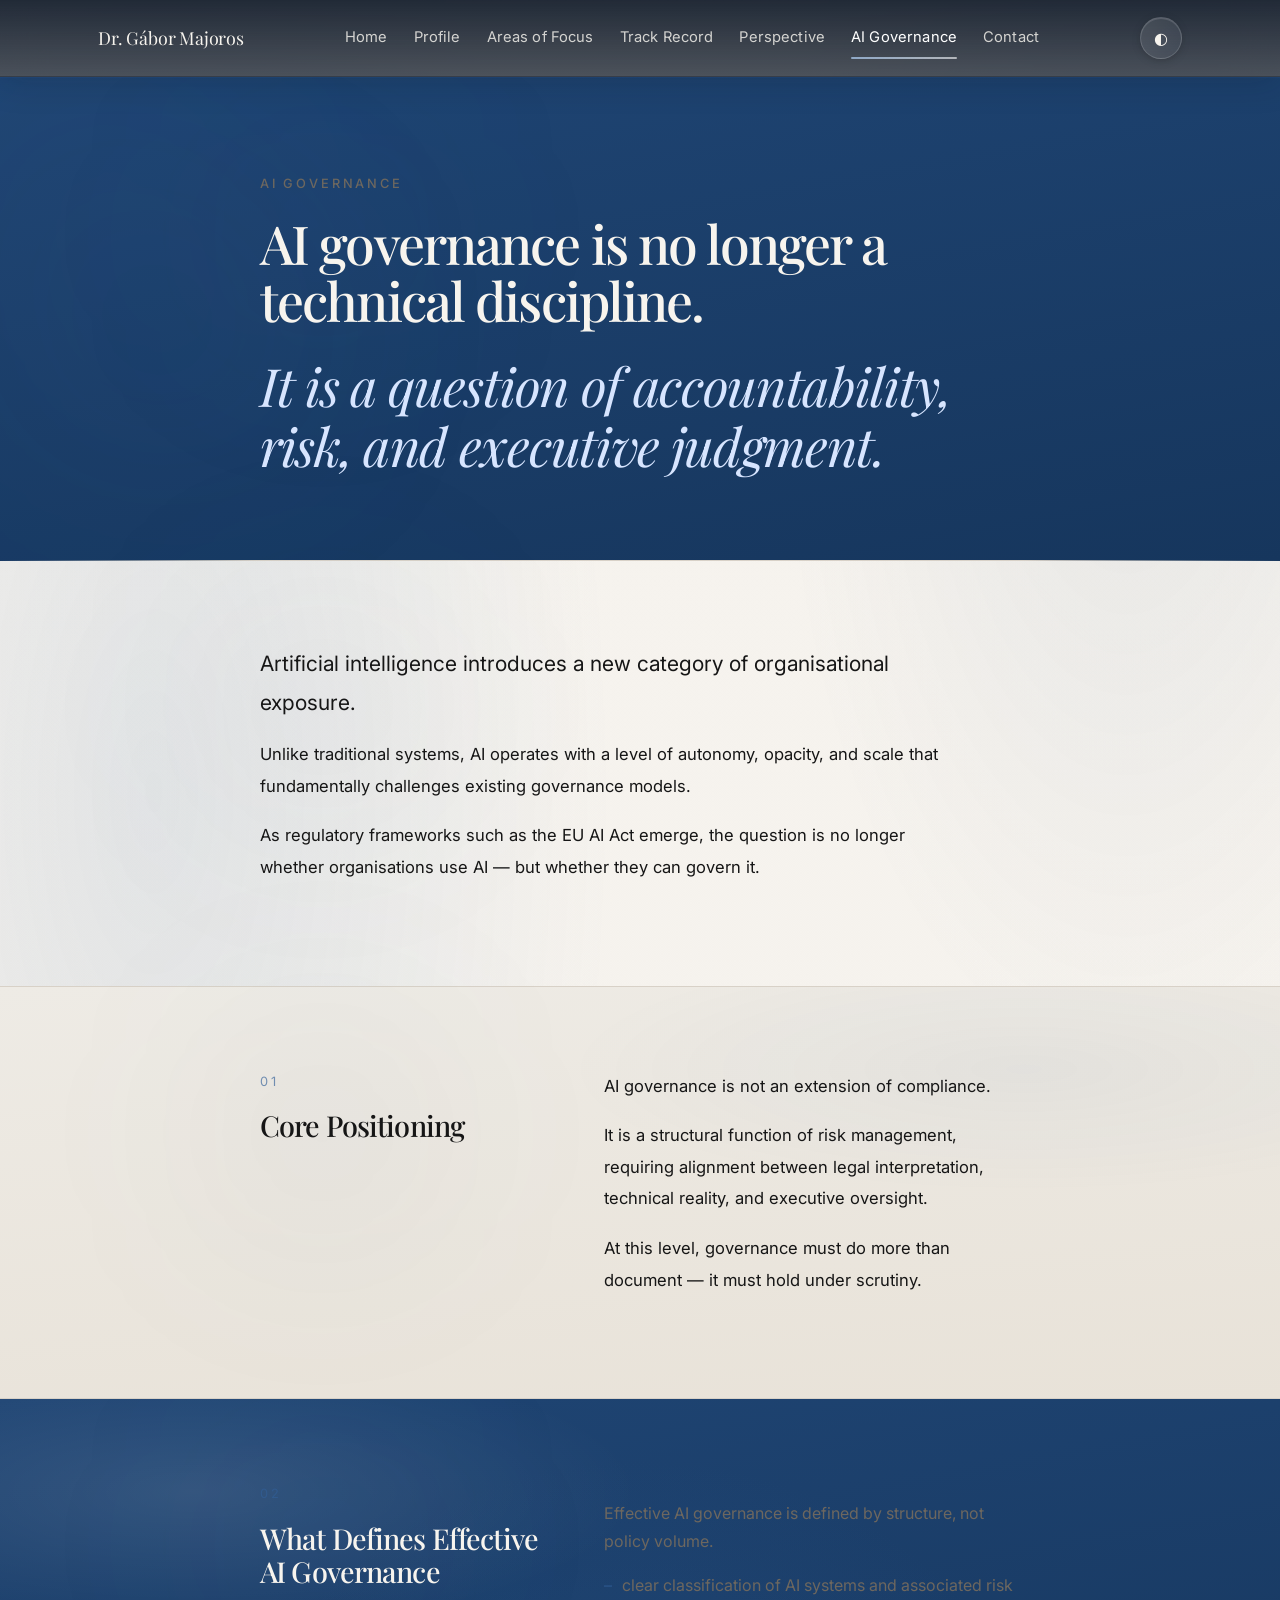
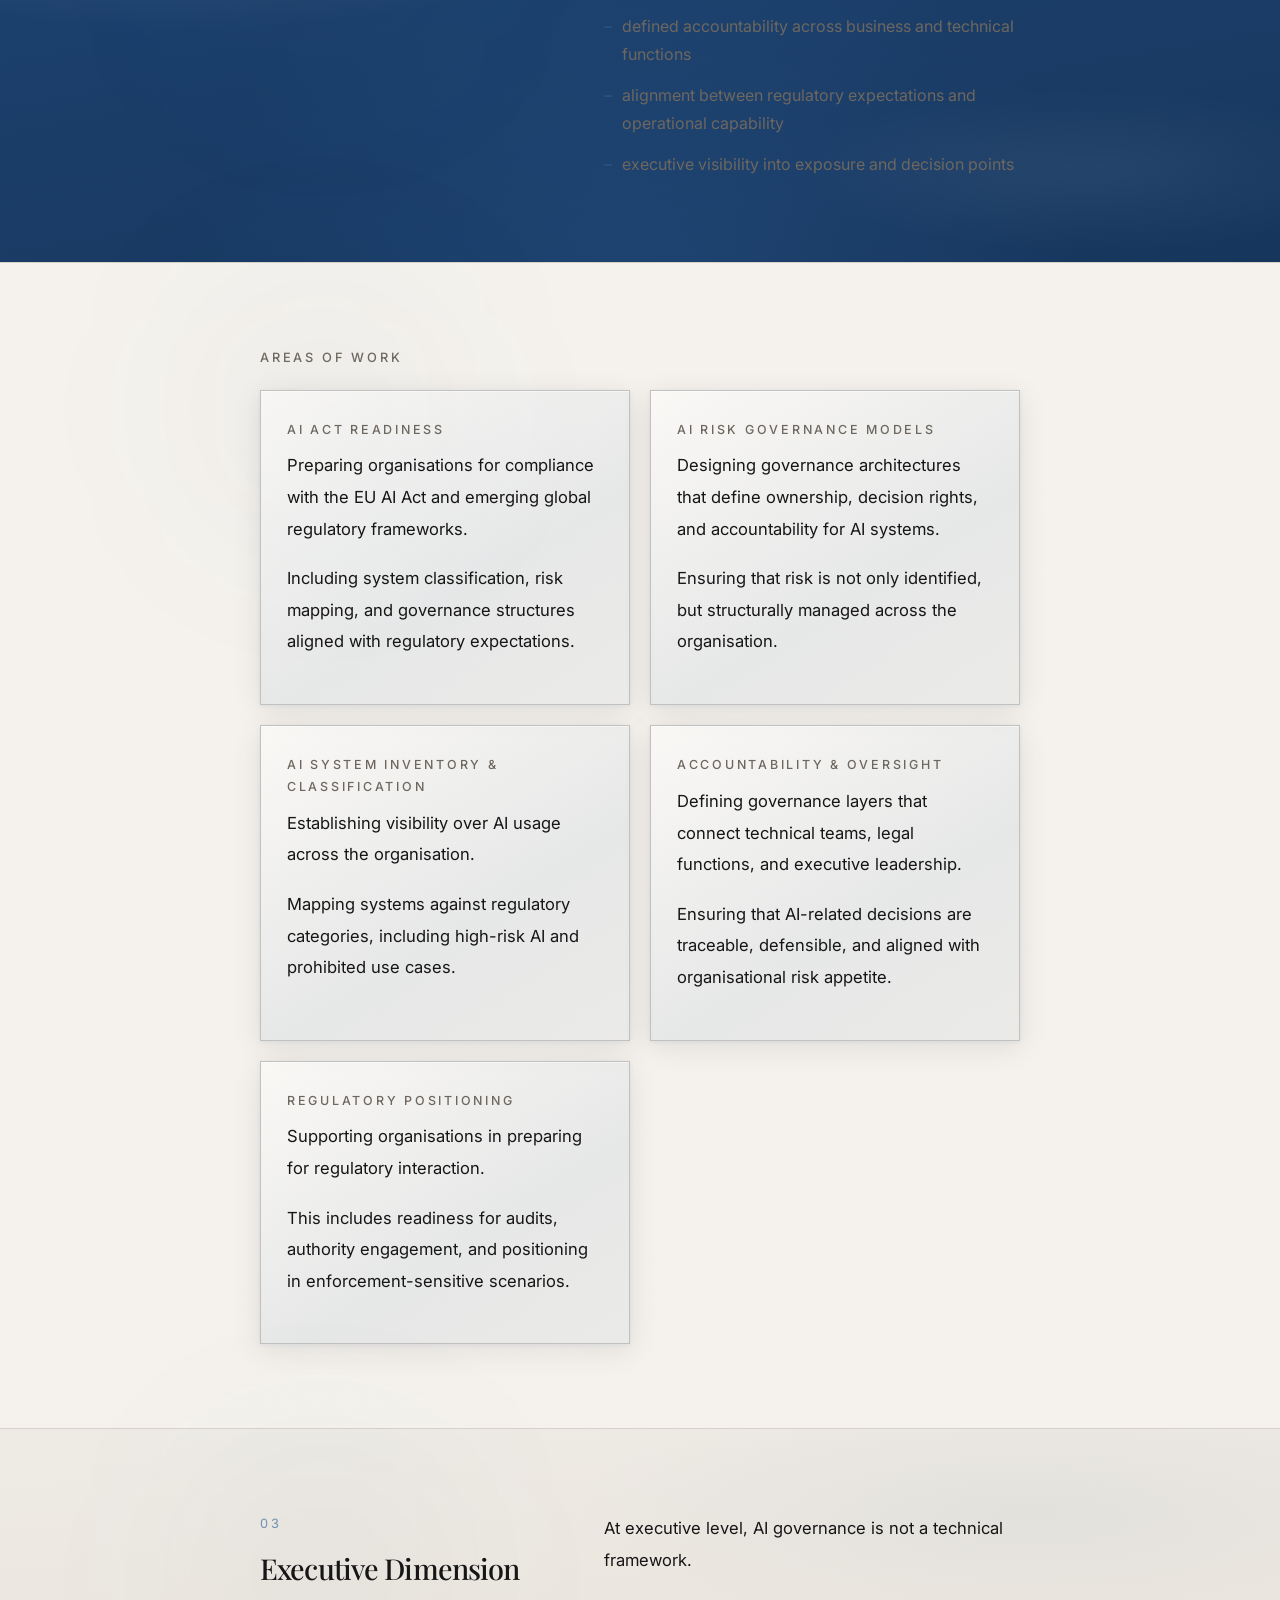
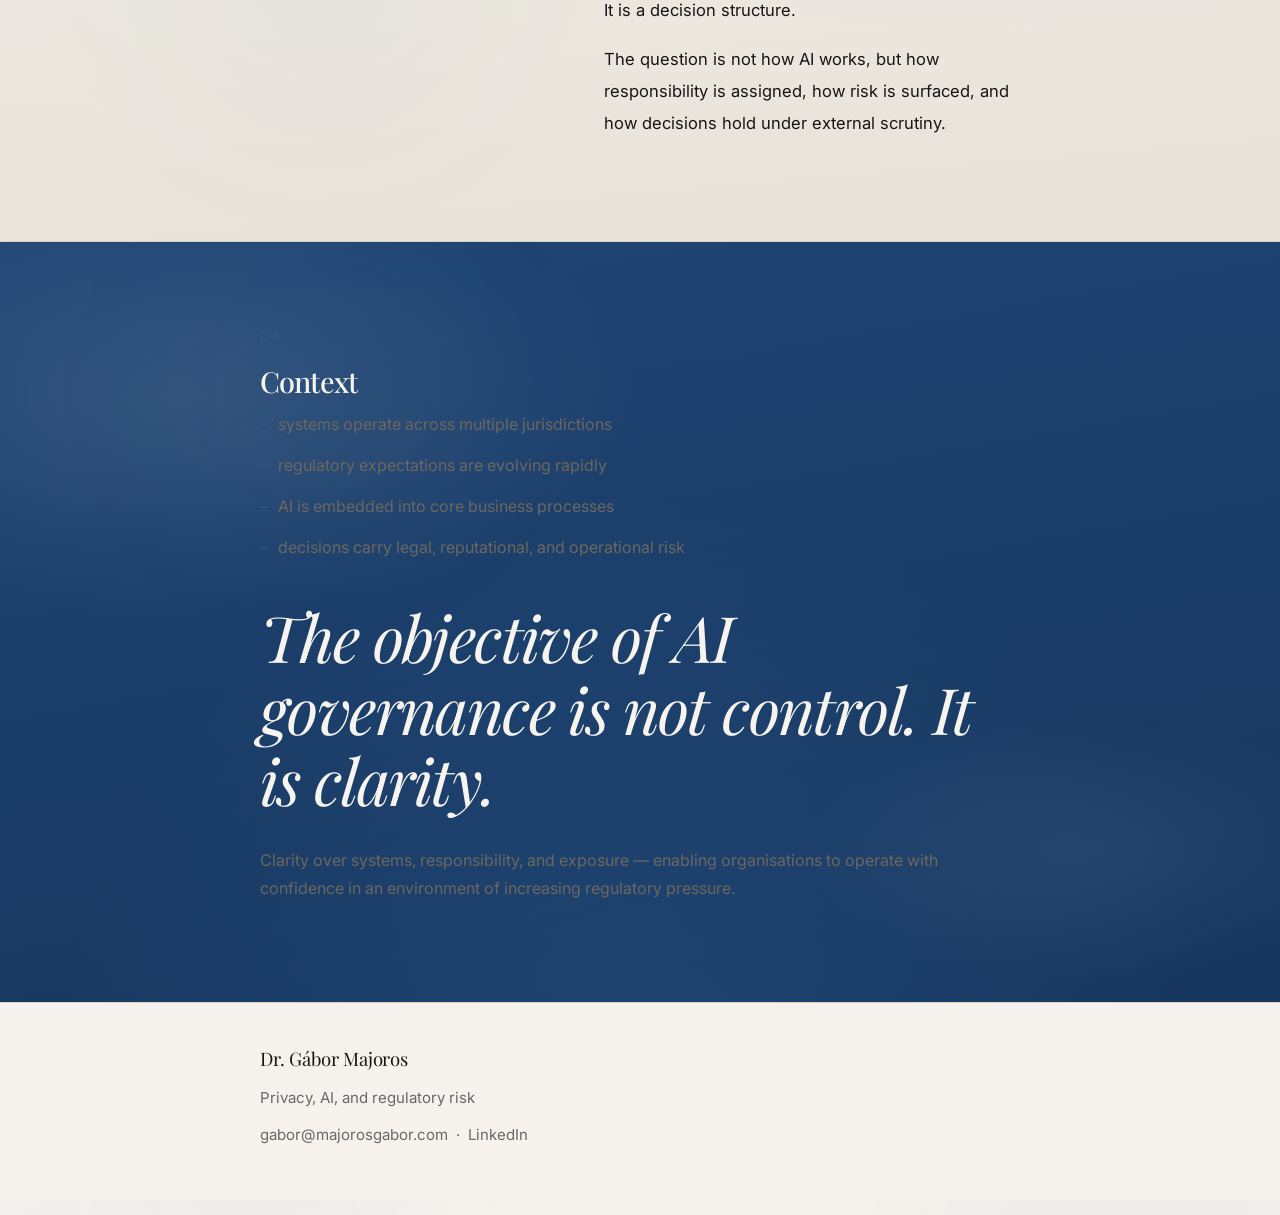
==== commit 254262d8: "Improve website header and theme toggle consistency across all pages Add inline script to all HTML p" ====
--- a/ai-governance.html
+++ b/ai-governance.html
@@ -4,119 +4,161 @@
   <meta charset="UTF-8" />
   <meta name="viewport" content="width=device-width, initial-scale=1.0" />
   <title>AI Governance — Dr. Gábor Majoros</title>
-  <meta name="description" content="AI governance as accountability, risk, and executive judgment." />
-  <link rel="preconnect" href="https://fonts.googleapis.com" />
-  <link rel="preconnect" href="https://fonts.gstatic.com" crossorigin />
-  <link href="https://fonts.googleapis.com/css2?family=Playfair+Display:ital,wght@0,400;0,500;1,400;1,500&family=Inter:wght@300;400;500&display=swap" rel="stylesheet" />
+  <meta name="description" content="AI Governance page focused on accountability, risk, and executive judgment." />
+  <link rel="preconnect" href="https://fonts.googleapis.com">
+  <link rel="preconnect" href="https://fonts.gstatic.com" crossorigin>
+  <link href="https://fonts.googleapis.com/css2?family=Inter:wght@400;500;600&family=Playfair+Display:ital,wght@0,500;0,600;1,500&display=swap" rel="stylesheet">
   <link rel="stylesheet" href="styles.css" />
+  <script>if(localStorage.getItem('site-theme')==='dark')document.documentElement.classList.add('dark-mode');</script>
 </head>
-<body class="page">
+<body>
+  <div id="site-header"></div>
 
-  <header id="site-header"></header>
+  <main class="page">
+    <section class="hero section-deep" style="padding-bottom: 86px;">
+      <div class="container reveal">
+        <p class="eyebrow">AI Governance</p>
+        <h1 class="page-title" style="color: var(--text-inverse);">AI governance is no longer a technical discipline.</h1>
+        <p class="hero-tagline" style="color: #d7e5ff; margin-top: 26px;">
+          It is a question of accountability, risk, and executive judgment.
+        </p>
+      </div>
+    </section>
 
-  <main>
+    <section class="section">
+      <div class="container reveal">
+        <p class="body-lg">
+          Artificial intelligence introduces a new category of organisational exposure.
+        </p>
+        <p class="body">
+          Unlike traditional systems, AI operates with a level of autonomy, opacity, and scale that fundamentally challenges existing governance models.
+        </p>
+        <p class="body">
+          As regulatory frameworks such as the EU AI Act emerge, the question is no longer whether organisations use AI — but whether they can govern it.
+        </p>
+      </div>
+    </section>
 
-    <section class="hero ai-flagship">
-      <div class="container">
-        <div class="hero-grid">
-          <p class="eyebrow reveal">AI Governance</p>
-          <p class="hero-tagline reveal">AI governance is no longer a technical discipline.</p>
-          <p class="body-lg body-soft reveal">It is a question of accountability, risk, and executive judgment.</p>
+    <section class="section section-soft">
+      <div class="container reveal split">
+        <div>
+          <p class="section-number">01</p>
+          <h3>Core Positioning</h3>
+        </div>
+        <div>
+          <p class="body">
+            AI governance is not an extension of compliance.
+          </p>
+          <p class="body">
+            It is a structural function of risk management, requiring alignment between legal interpretation, technical reality, and executive oversight.
+          </p>
+          <p class="body">
+            At this level, governance must do more than document — it must hold under scrutiny.
+          </p>
+        </div>
+      </div>
+    </section>
+
+    <section class="section section-deep">
+      <div class="container reveal split">
+        <div>
+          <p class="section-number">02</p>
+          <h3>What Defines Effective AI Governance</h3>
+        </div>
+        <div>
+          <p class="body-soft">
+            Effective AI governance is defined by structure, not policy volume.
+          </p>
+          <ul class="list-clean body-soft">
+            <li>clear classification of AI systems and associated risk</li>
+            <li>defined accountability across business and technical functions</li>
+            <li>alignment between regulatory expectations and operational capability</li>
+            <li>executive visibility into exposure and decision points</li>
+          </ul>
         </div>
       </div>
     </section>
 
     <section class="section">
-      <div class="container">
-        <p class="eyebrow reveal">A New Category of Exposure</p>
-        <p class="body-lg reveal">Artificial intelligence introduces a new category of organisational exposure.</p>
-        <p class="body body-soft reveal">Unlike traditional systems, AI operates with a level of autonomy, opacity, and scale that fundamentally challenges existing governance models.</p>
-        <p class="body body-soft reveal">As regulatory frameworks such as the EU AI Act emerge, the question is no longer whether organisations use AI &mdash; but whether they can govern it.</p>
-      </div>
-    </section>
+      <div class="container reveal">
+        <p class="eyebrow">Areas of Work</p>
 
-    <section class="section section-soft">
-      <div class="container">
-        <p class="eyebrow reveal">Core Positioning</p>
-        <h2 class="reveal">Governance, not compliance.</h2>
-        <p class="body body-soft reveal">AI governance is not an extension of compliance. It is a structural function of risk management, requiring alignment between legal interpretation, technical reality, and executive oversight.</p>
-        <p class="body body-soft reveal">At this level, governance must do more than document &mdash; it must hold under scrutiny. Effective AI governance requires:</p>
-        <ul class="list-clean reveal">
-          <li>clear classification of AI systems and associated risk</li>
-          <li>defined accountability across business and technical functions</li>
-          <li>alignment between regulatory expectations and operational capability</li>
-          <li>executive visibility into exposure and decision points</li>
-        </ul>
-      </div>
-    </section>
+        <div class="grid-2" style="margin-top: 18px;">
+          <div class="inline-panel">
+            <p class="small-caps">AI Act Readiness</p>
+            <p class="body">Preparing organisations for compliance with the EU AI Act and emerging global regulatory frameworks.</p>
+            <p class="body">Including system classification, risk mapping, and governance structures aligned with regulatory expectations.</p>
+          </div>
 
-    <section class="section">
-      <div class="container">
-        <p class="eyebrow reveal">Areas of Work</p>
-        <h2 class="reveal">Professional depth in AI governance.</h2>
-        <div class="grid-2" style="margin-top:34px">
-          <div class="inline-panel reveal">
-            <p class="small-caps">01</p>
-            <h3 style="margin-top:14px">AI Act Readiness</h3>
-            <p class="body body-soft" style="margin-top:12px">System classification, risk mapping, and governance structures aligned with EU AI Act and global regulatory expectations.</p>
+          <div class="inline-panel">
+            <p class="small-caps">AI Risk Governance Models</p>
+            <p class="body">Designing governance architectures that define ownership, decision rights, and accountability for AI systems.</p>
+            <p class="body">Ensuring that risk is not only identified, but structurally managed across the organisation.</p>
           </div>
-          <div class="inline-panel reveal">
-            <p class="small-caps">02</p>
-            <h3 style="margin-top:14px">AI Risk Governance Models</h3>
-            <p class="body body-soft" style="margin-top:12px">Governance architectures that define ownership, decision rights, and accountability for AI systems across the organisation.</p>
+
+          <div class="inline-panel">
+            <p class="small-caps">AI System Inventory &amp; Classification</p>
+            <p class="body">Establishing visibility over AI usage across the organisation.</p>
+            <p class="body">Mapping systems against regulatory categories, including high-risk AI and prohibited use cases.</p>
           </div>
-          <div class="inline-panel reveal">
-            <p class="small-caps">03</p>
-            <h3 style="margin-top:14px">AI System Inventory &amp; Classification</h3>
-            <p class="body body-soft" style="margin-top:12px">Establishing visibility over AI usage and mapping systems against regulatory categories, including high-risk AI and prohibited use cases.</p>
+
+          <div class="inline-panel">
+            <p class="small-caps">Accountability &amp; Oversight</p>
+            <p class="body">Defining governance layers that connect technical teams, legal functions, and executive leadership.</p>
+            <p class="body">Ensuring that AI-related decisions are traceable, defensible, and aligned with organisational risk appetite.</p>
           </div>
-          <div class="inline-panel reveal">
-            <p class="small-caps">04</p>
-            <h3 style="margin-top:14px">Accountability &amp; Oversight</h3>
-            <p class="body body-soft" style="margin-top:12px">Governance layers connecting technical teams, legal functions, and executive leadership &mdash; ensuring AI decisions are traceable and defensible.</p>
-          </div>
-          <div class="inline-panel reveal">
-            <p class="small-caps">05</p>
-            <h3 style="margin-top:14px">Regulatory Positioning</h3>
-            <p class="body body-soft" style="margin-top:12px">Readiness for audits, authority engagement, and positioning in enforcement-sensitive scenarios.</p>
+
+          <div class="inline-panel">
+            <p class="small-caps">Regulatory Positioning</p>
+            <p class="body">Supporting organisations in preparing for regulatory interaction.</p>
+            <p class="body">This includes readiness for audits, authority engagement, and positioning in enforcement-sensitive scenarios.</p>
           </div>
         </div>
       </div>
     </section>
 
-    <section class="section section-deep">
-      <div class="container">
-        <p class="eyebrow reveal">Executive Dimension</p>
-        <p class="quote-lg reveal">&ldquo;At executive level, AI governance is not a technical framework. It is a decision structure.&rdquo;</p>
-        <p class="body body-soft reveal">The question is not how AI works, but how responsibility is assigned, how risk is surfaced, and how decisions hold under external scrutiny.</p>
+    <section class="section section-soft">
+      <div class="container reveal split">
+        <div>
+          <p class="section-number">03</p>
+          <h3>Executive Dimension</h3>
+        </div>
+        <div>
+          <p class="body">
+            At executive level, AI governance is not a technical framework.
+          </p>
+          <p class="body">
+            It is a decision structure.
+          </p>
+          <p class="body">
+            The question is not how AI works, but how responsibility is assigned, how risk is surfaced, and how decisions hold under external scrutiny.
+          </p>
+        </div>
       </div>
     </section>
 
-    <section class="section">
-      <div class="container">
-        <p class="eyebrow reveal">When This Matters</p>
-        <p class="body-lg reveal">AI governance becomes critical in environments where:</p>
-        <ul class="list-clean reveal">
+    <section class="section section-deep">
+      <div class="container reveal">
+        <p class="section-number">04</p>
+        <h3>Context</h3>
+        <ul class="list-clean body-soft" style="max-width: 720px;">
           <li>systems operate across multiple jurisdictions</li>
           <li>regulatory expectations are evolving rapidly</li>
           <li>AI is embedded into core business processes</li>
           <li>decisions carry legal, reputational, and operational risk</li>
         </ul>
+
+        <p class="quote-lg" style="margin-top: 40px;">
+          The objective of AI governance is not control. It is clarity.
+        </p>
+        <p class="body-soft">
+          Clarity over systems, responsibility, and exposure — enabling organisations to operate with confidence in an environment of increasing regulatory pressure.
+        </p>
       </div>
     </section>
-
-    <section class="section section-soft">
-      <div class="container">
-        <p class="eyebrow reveal">The Objective</p>
-        <p class="body-lg reveal">The objective of AI governance is not control. It is clarity.</p>
-        <p class="body body-soft reveal">Clarity over systems, responsibility, and exposure &mdash; enabling organisations to operate with confidence in an environment of increasing regulatory pressure.</p>
-      </div>
-    </section>
-
   </main>
 
   <div id="site-footer"></div>
-
   <script src="script.js"></script>
 </body>
 </html>
--- a/styles.css
+++ b/styles.css
@@ -1,182 +1,211 @@
+/* ─── Design Tokens ──────────────────────────────────────────────────── */
 :root {
-  --bg-main: #f6f3ee;
-  --bg-soft: #eeebe5;
-  --bg-deep: #1f4574;
+  --bg-main:   #f6f3ee;
+  --bg-soft:   #eeebe5;
+  --bg-soft-2: #e8e2d8;
+  --bg-deep:   #1f4574;
   --bg-deep-2: #16365d;
-  --text-main: #161616;
-  --text-soft: #6d675f;
+  --text-main:    #161616;
+  --text-soft:    #6d675f;
   --text-inverse: #f7f4ee;
-  --line: #d8d1c7;
-  --accent: #315f98;
-  --accent-soft: #8fa8c7;
-  --gold-soft: #b59a6a;
-  --max-width: 760px;
-  --shadow-soft: 0 12px 40px rgba(10, 20, 35, 0.06);
-}
-
-*,
-*::before,
-*::after {
-  box-sizing: border-box;
-}
-
-html {
-  scroll-behavior: smooth;
-}
+  --line:         #d8d1c7;
+  --accent:       #315f98;
+  --accent-soft:  #8fa8c7;
+
+  --shadow-soft:       0 8px 32px rgba(10, 20, 35, 0.07), 0 1px 3px rgba(49, 95, 152, 0.06);
+  --shadow-card:       0 6px 28px rgba(10, 20, 35, 0.09), 0 1px 4px rgba(49, 95, 152, 0.08);
+  --shadow-card-hover: 0 18px 52px rgba(10, 20, 35, 0.15), 0 3px 10px rgba(49, 95, 152, 0.14);
+
+  --max-width:     1140px;
+  --content-width: 760px;
+
+  --ease-out:   cubic-bezier(0.22, 1, 0.36, 1);
+  --transition: 260ms var(--ease-out);
+}
+
+/* ─── Dark Mode ──────────────────────────────────────────────────────── */
+body.dark-mode, html.dark-mode {
+  --bg-main:   #0d1520;
+  --bg-soft:   #132030;
+  --bg-soft-2: #192b40;
+  --bg-deep:   #1e4470;
+  --bg-deep-2: #152f55;
+  --text-main:    #f0ece4;
+  --text-soft:    #a8b8cc;
+  --text-inverse: #f7f4ee;
+  --line:      rgba(255, 255, 255, 0.10);
+  --accent:    #7aaee0;
+  --accent-soft: #a8c4e0;
+
+  --shadow-soft:       0 8px 32px rgba(0, 0, 0, 0.32);
+  --shadow-card:       0 6px 28px rgba(0, 0, 0, 0.36), 0 1px 4px rgba(122, 174, 224, 0.10);
+  --shadow-card-hover: 0 18px 52px rgba(0, 0, 0, 0.46), 0 3px 10px rgba(122, 174, 224, 0.18);
+}
+
+/* ─── Reset ──────────────────────────────────────────────────────────── */
+*, *::before, *::after { box-sizing: border-box; }
+
+html { scroll-behavior: smooth; }
 
 body {
   margin: 0;
   color: var(--text-main);
   font-family: "Inter", system-ui, -apple-system, BlinkMacSystemFont, "Segoe UI", sans-serif;
-  line-height: 1.72;
-  background:
-    radial-gradient(circle at 15% 20%, rgba(49, 95, 152, 0.08), transparent 28%),
-    radial-gradient(circle at 85% 12%, rgba(31, 69, 116, 0.06), transparent 24%),
-    linear-gradient(to bottom, #f6f3ee, #f8f5f0);
+  line-height: 1.75;
+  background:
+    radial-gradient(ellipse 60% 40% at 12% 18%, rgba(49, 95, 152, 0.10) 0%, transparent 60%),
+    radial-gradient(ellipse 50% 30% at 88% 8%,  rgba(31, 69, 116, 0.07) 0%, transparent 55%),
+    linear-gradient(175deg, var(--bg-main) 0%, color-mix(in srgb, var(--bg-main) 90%, #e0dcd5 10%) 100%);
   -webkit-font-smoothing: antialiased;
   text-rendering: optimizeLegibility;
-}
-
-img {
-  max-width: 100%;
-  display: block;
+  transition: background 0.4s ease, color 0.4s ease;
 }
 
 a {
   color: var(--accent);
   text-decoration: none;
-}
-
-a:hover {
-  opacity: 0.82;
-}
-
-/* ── Header / Nav ── */
-#site-header {
+  transition: opacity var(--transition);
+}
+
+/* ─── Header ─────────────────────────────────────────────────────────── */
+.site-header {
   position: sticky;
   top: 0;
   z-index: 1000;
-}
-
-.site-header {
-  background: rgba(246, 243, 238, 0.76);
-  backdrop-filter: blur(16px);
-  -webkit-backdrop-filter: blur(16px);
-  border-bottom: 1px solid rgba(216, 209, 199, 0.8);
+  background: linear-gradient(
+    180deg,
+    rgba(10, 20, 35, 0.90) 0%,
+    rgba(10, 20, 35, 0.72) 100%
+  );
+  backdrop-filter: blur(20px) saturate(1.5);
+  -webkit-backdrop-filter: blur(20px) saturate(1.5);
+  border-bottom: 1px solid rgba(255, 255, 255, 0.09);
+  box-shadow: 0 1px 0 rgba(49, 95, 152, 0.12), 0 6px 32px rgba(10, 20, 35, 0.18);
 }
 
 .nav-shell {
-  max-width: 1180px;
+  max-width: var(--max-width);
   margin: 0 auto;
-  padding: 18px 24px;
+  padding: 17px 28px;
   display: flex;
   align-items: center;
   justify-content: space-between;
-  gap: 20px;
+  gap: 24px;
 }
 
 .brand {
   font-family: "Playfair Display", Georgia, serif;
   font-size: 1.12rem;
-  color: var(--text-main);
+  color: var(--text-inverse);
   letter-spacing: -0.01em;
   white-space: nowrap;
-}
-
-.nav-right {
-  display: flex;
-  align-items: center;
-  gap: 18px;
-}
+  transition: opacity var(--transition);
+}
+.brand:hover { opacity: 0.70; }
 
 .nav-links {
   display: flex;
   align-items: center;
-  gap: 22px;
+  gap: 26px;
 }
 
 .nav-link {
   position: relative;
-  color: var(--text-main);
-  font-size: 0.94rem;
+  color: rgba(247, 244, 238, 0.82);
+  font-size: 0.92rem;
   letter-spacing: 0.01em;
-  padding: 6px 0;
+  padding: 4px 0;
+  transition: color var(--transition);
 }
 
 .nav-link::after {
   content: "";
   position: absolute;
   left: 0;
-  bottom: -6px;
+  bottom: -4px;
   width: 0;
-  height: 1px;
-  background: var(--accent);
-  transition: width 220ms ease;
-}
-
+  height: 1.5px;
+  background: linear-gradient(90deg, var(--accent-soft), rgba(255,255,255,0.6));
+  border-radius: 999px;
+  transition: width 240ms var(--ease-out);
+}
+
+.nav-link:hover { color: #ffffff; }
 .nav-link:hover::after,
-.nav-link.active::after {
-  width: 100%;
-}
-
-.nav-link.active {
-  color: var(--accent);
-}
-
+.nav-link.active::after { width: 100%; }
+.nav-link.active { color: #ffffff; }
+
+.nav-actions {
+  display: flex;
+  align-items: center;
+  gap: 8px;
+}
+
+.theme-toggle,
 .menu-button {
-  display: none;
-  border: 1px solid var(--line);
-  background: rgba(255,255,255,0.3);
-  color: var(--text-main);
-  width: 46px;
-  height: 46px;
+  border: 1px solid rgba(255, 255, 255, 0.16);
+  background: linear-gradient(
+    135deg,
+    rgba(255, 255, 255, 0.12) 0%,
+    rgba(143, 168, 199, 0.08) 100%
+  );
+  color: var(--text-inverse);
+  width: 42px;
+  height: 42px;
   border-radius: 999px;
-  font-size: 1.1rem;
+  font-size: 1rem;
   cursor: pointer;
-  box-shadow: var(--shadow-soft);
-}
-
+  display: inline-flex;
+  align-items: center;
+  justify-content: center;
+  box-shadow: 0 2px 8px rgba(0, 0, 0, 0.18), inset 0 1px 0 rgba(255,255,255,0.12);
+  transition: border-color var(--transition), box-shadow var(--transition), background var(--transition);
+}
+
+.theme-toggle:hover,
+.menu-button:hover {
+  border-color: rgba(255, 255, 255, 0.30);
+  box-shadow: 0 4px 14px rgba(49, 95, 152, 0.28), inset 0 1px 0 rgba(255,255,255,0.12);
+  background: linear-gradient(
+    135deg,
+    rgba(255, 255, 255, 0.18) 0%,
+    rgba(143, 168, 199, 0.14) 100%
+  );
+}
+
+.menu-button { display: none; }
+
+/* ─── Mobile Menu ────────────────────────────────────────────────────── */
 .mobile-menu {
   display: none;
-  border-top: 1px solid var(--line);
-  background: rgba(246, 243, 238, 0.96);
-}
-
-.mobile-menu.open {
-  display: block;
-}
+  border-top: 1px solid rgba(255, 255, 255, 0.08);
+  background: rgba(10, 20, 35, 0.95);
+  backdrop-filter: blur(20px);
+}
+.mobile-menu.open { display: block; }
 
 .mobile-menu-inner {
-  max-width: 1180px;
+  max-width: var(--max-width);
   margin: 0 auto;
-  padding: 10px 24px 18px;
+  padding: 12px 28px 22px;
   display: grid;
-  gap: 10px;
+  gap: 4px;
 }
 
 .mobile-link {
-  color: var(--text-main);
-  display: block;
-  padding: 10px 0;
-  border-bottom: 1px solid rgba(216, 209, 199, 0.5);
-  font-size: 0.98rem;
-}
-
-.mobile-link:last-child {
-  border-bottom: none;
-}
-
-.mobile-link.active {
-  color: var(--accent);
-}
-
-/* ── Layout ── */
-.page {
-  min-height: 100vh;
-}
-
+  color: rgba(247, 244, 238, 0.78);
+  padding: 13px 0;
+  font-size: 0.97rem;
+  border-bottom: 1px solid rgba(255, 255, 255, 0.07);
+  transition: color var(--transition);
+}
+.mobile-link:last-child { border-bottom: none; }
+.mobile-link:hover,
+.mobile-link.active { color: #ffffff; }
+
+/* ─── Layout Container ───────────────────────────────────────────────── */
 .container {
-  width: min(var(--max-width), calc(100% - 40px));
+  width: min(var(--content-width), calc(100% - 36px));
   margin: 0 auto;
   position: relative;
 }
@@ -184,61 +213,36 @@
 .container::before {
   content: "";
   position: absolute;
-  top: -42px;
-  left: -30px;
-  width: 180px;
-  height: 180px;
-  background: rgba(31, 69, 116, 0.05);
-  filter: blur(80px);
+  top: -48px;
+  left: -48px;
+  width: 220px;
+  height: 220px;
+  background: rgba(49, 95, 152, 0.055);
+  filter: blur(100px);
   z-index: -1;
   pointer-events: none;
-}
-
-.section {
-  padding: 82px 0;
-  position: relative;
-}
-
-.section + .section {
-  border-top: 1px solid var(--line);
-}
-
-.section-soft {
-  background: linear-gradient(180deg, #f0ece5 0%, #ece7df 100%);
-}
-
-.section-deep {
-  background: linear-gradient(180deg, var(--bg-deep) 0%, var(--bg-deep-2) 100%);
-  color: var(--text-inverse);
+  border-radius: 50%;
+}
+
+/* ─── Hero ───────────────────────────────────────────────────────────── */
+.hero {
+  padding: 96px 0 80px;
   position: relative;
   overflow: hidden;
 }
 
-.section-deep::before {
+.hero::before {
   content: "";
   position: absolute;
-  inset: 0;
-  background:
-    radial-gradient(circle at 20% 18%, rgba(255,255,255,0.06), transparent 30%),
-    radial-gradient(circle at 82% 78%, rgba(255,255,255,0.04), transparent 24%);
+  top: -120px;
+  right: -80px;
+  width: 320px;
+  height: 320px;
+  background: rgba(49, 95, 152, 0.25);
+  filter: blur(120px);
   pointer-events: none;
-}
-
-.section-deep .eyebrow,
-.section-deep .section-number,
-.section-deep .body-soft,
-.section-deep .small-caps {
-  color: rgba(247, 244, 238, 0.72);
-}
-
-.section-deep a {
-  color: #d7e5ff;
-}
-
-/* ── Hero ── */
-.hero {
-  padding: 88px 0 74px;
-  position: relative;
+  border-radius: 50%;
+  z-index: 0;
 }
 
 .hero::after {
@@ -246,66 +250,207 @@
   position: absolute;
   inset: auto 0 0 0;
   height: 1px;
-  background: var(--line);
-}
+  background: linear-gradient(90deg, transparent 0%, var(--line) 20%, var(--line) 80%, transparent 100%);
+}
+
+.hero > * { position: relative; z-index: 1; }
 
 .hero-grid {
   display: grid;
-  gap: 34px;
+  grid-template-columns: 1.2fr 0.8fr;
+  gap: 56px;
+  align-items: end;
 }
 
 .hero-name {
   font-family: "Playfair Display", Georgia, serif;
-  font-size: clamp(3.3rem, 10vw, 6rem);
-  line-height: 0.9;
-  letter-spacing: -0.05em;
+  font-size: clamp(3.6rem, 10vw, 6.6rem);
+  line-height: 0.88;
+  letter-spacing: -0.055em;
   margin: 0;
 }
 
 .hero-name .muted {
   display: block;
-  color: #6f6962;
+  color: var(--text-soft);
+  opacity: 0.72;
+}
+
+.hero-meta {
+  margin-top: 32px;
 }
 
 .hero-role {
-  font-size: clamp(1.15rem, 2.2vw, 1.55rem);
   margin: 0;
-  color: var(--text-main);
+  font-size: 1.22rem;
   font-weight: 600;
+  letter-spacing: -0.01em;
 }
 
 .hero-sub {
-  margin: 0;
-  font-size: clamp(1.05rem, 2vw, 1.25rem);
+  margin: 8px 0 0;
   color: var(--text-soft);
+  font-size: 1.04rem;
 }
 
 .hero-tagline {
-  max-width: 700px;
-  margin: 0;
+  margin: 38px 0 0;
   color: var(--accent);
   font-family: "Playfair Display", Georgia, serif;
   font-style: italic;
-  font-size: clamp(2rem, 5vw, 3.2rem);
-  line-height: 1.15;
-  letter-spacing: -0.02em;
-}
-
-/* ── Typography ── */
+  font-size: clamp(2rem, 5vw, 3.3rem);
+  line-height: 1.14;
+  letter-spacing: -0.025em;
+  max-width: 700px;
+}
+
+.hero-side {
+  display: flex;
+  justify-content: flex-end;
+  align-self: center;
+}
+
+/* ─── Hero Panel (glass card) ────────────────────────────────────────── */
+.hero-panel {
+  width: 100%;
+  max-width: 310px;
+  padding: 30px 26px;
+  border: 1px solid color-mix(in srgb, var(--accent) 22%, var(--line) 78%);
+  background:
+    linear-gradient(148deg,
+      rgba(255, 255, 255, 0.55) 0%,
+      rgba(143, 168, 199, 0.18) 60%,
+      rgba(49, 95, 152, 0.07) 100%);
+  box-shadow:
+    var(--shadow-card),
+    inset 0 1px 0 rgba(255, 255, 255, 0.60);
+  backdrop-filter: blur(8px);
+  transition: box-shadow var(--transition), border-color var(--transition);
+}
+
+.hero-panel:hover {
+  border-color: color-mix(in srgb, var(--accent) 36%, var(--line) 64%);
+  box-shadow: var(--shadow-card-hover), inset 0 1px 0 rgba(255, 255, 255, 0.60);
+}
+
+.panel-text {
+  margin: 12px 0 0;
+  color: var(--text-soft);
+  font-size: 0.97rem;
+  line-height: 1.72;
+}
+
+/* ─── Sections ───────────────────────────────────────────────────────── */
+.section {
+  padding: 84px 0;
+  position: relative;
+}
+
+.section + .section {
+  border-top: 1px solid var(--line);
+}
+
+.section-soft {
+  background:
+    radial-gradient(ellipse 60% 50% at 80% 20%, rgba(49, 95, 152, 0.05) 0%, transparent 60%),
+    linear-gradient(175deg, var(--bg-soft) 0%, var(--bg-soft-2) 100%);
+}
+
+.section-blue-soft {
+  background:
+    radial-gradient(ellipse 55% 60% at 15% 80%, rgba(49, 95, 152, 0.08) 0%, transparent 55%),
+    linear-gradient(165deg, rgba(49, 95, 152, 0.07) 0%, rgba(143, 168, 199, 0.06) 100%);
+  border-top: 1px solid rgba(49, 95, 152, 0.13);
+  border-bottom: 1px solid rgba(49, 95, 152, 0.13);
+}
+
+.section-light-editorial {
+  background: linear-gradient(
+    180deg,
+    #f6f3ee 0%,
+    #ebe6dd 100%
+  );
+  border-top: 1px solid var(--line);
+  border-bottom: 1px solid var(--line);
+}
+
+.section-light-editorial .preview-card {
+  position: relative;
+  padding: 26px 24px;
+  background: linear-gradient(
+    180deg,
+    rgba(255, 255, 255, 0.85) 0%,
+    rgba(232, 226, 216, 0.65) 100%
+  );
+  border: 1px solid rgba(0, 0, 0, 0.08);
+  box-shadow:
+    0 10px 30px rgba(0, 0, 0, 0.08),
+    inset 0 1px 0 rgba(255, 255, 255, 0.6);
+  backdrop-filter: blur(6px);
+}
+
+.section-light-editorial .preview-card::before {
+  content: "";
+  position: absolute;
+  inset: 0;
+  background: linear-gradient(
+    120deg,
+    rgba(143, 168, 199, 0.12),
+    transparent 40%
+  );
+  pointer-events: none;
+}
+
+.section-light-editorial .preview-card:hover {
+  transform: translateY(-3px);
+  box-shadow:
+    0 14px 40px rgba(0, 0, 0, 0.12),
+    inset 0 1px 0 rgba(255, 255, 255, 0.6);
+}
+
+.section-deep,
+.section-blue-deep {
+  background:
+    linear-gradient(170deg, var(--bg-deep) 0%, var(--bg-deep-2) 100%);
+  color: var(--text-inverse);
+  position: relative;
+  overflow: hidden;
+}
+
+.section-deep::before,
+.section-blue-deep::before {
+  content: "";
+  position: absolute;
+  inset: 0;
+  background:
+    radial-gradient(ellipse 70% 60% at 15% 20%, rgba(255,255,255,0.10) 0%, transparent 50%),
+    radial-gradient(ellipse 50% 40% at 85% 80%, rgba(255,255,255,0.06) 0%, transparent 45%),
+    radial-gradient(circle at 50% 110%, rgba(49, 95, 152, 0.30) 0%, transparent 55%);
+  pointer-events: none;
+}
+
+/* ─── Typography ─────────────────────────────────────────────────────── */
 .eyebrow {
-  font-size: 0.85rem;
-  letter-spacing: 0.18em;
+  font-size: 0.80rem;
+  letter-spacing: 0.22em;
   text-transform: uppercase;
   color: var(--text-soft);
   margin: 0 0 20px;
-}
-
-.section-number {
-  font-size: 0.96rem;
-  letter-spacing: 0.18em;
+  font-weight: 500;
+}
+
+.eyebrow.inverse,
+.inverse {
+  color: rgba(247, 244, 238, 0.68);
+}
+
+.small-caps {
+  font-size: 0.78rem;
+  letter-spacing: 0.22em;
   text-transform: uppercase;
-  color: rgba(31, 69, 116, 0.72);
-  margin: 0 0 18px;
+  color: var(--text-soft);
+  margin: 0 0 10px;
+  font-weight: 500;
 }
 
 h1, h2, h3 {
@@ -316,50 +461,113 @@
 }
 
 h2 {
-  font-size: clamp(2rem, 4.8vw, 3.4rem);
-  line-height: 1.02;
-  margin-bottom: 22px;
+  font-size: clamp(2rem, 4.8vw, 3.35rem);
+  line-height: 1.06;
+  margin-bottom: 24px;
 }
 
 h3 {
-  font-size: clamp(1.4rem, 3vw, 2rem);
-  line-height: 1.15;
-  margin-bottom: 14px;
-}
+  font-size: clamp(1.3rem, 2.6vw, 1.8rem);
+  line-height: 1.16;
+  margin: 0 0 12px;
+}
+
+.inverse-heading { color: var(--text-inverse); }
 
 .body-lg {
-  font-size: clamp(1.14rem, 2vw, 1.34rem);
-  line-height: 1.8;
-  max-width: 720px;
+  font-size: clamp(1.12rem, 2vw, 1.32rem);
+  line-height: 1.84;
+  max-width: 680px;
+  margin: 0 0 16px;
 }
 
 .body {
   font-size: 1.04rem;
-  line-height: 1.8;
-  max-width: 720px;
-}
-
-.body-soft {
-  color: var(--text-soft);
-}
+  line-height: 1.9;
+  max-width: 680px;
+  margin: 0 0 18px;
+}
+
+.body-soft   { color: var(--text-soft); }
+.inverse-body { color: var(--text-inverse); }
+.inverse-soft { color: rgba(247, 244, 238, 0.74); }
 
 .quote-lg {
   font-family: "Playfair Display", Georgia, serif;
   font-style: italic;
-  font-size: clamp(2.2rem, 5.1vw, 4rem);
-  line-height: 1.14;
+  font-size: clamp(2.2rem, 5.2vw, 4rem);
+  line-height: 1.12;
+  letter-spacing: -0.025em;
+  margin: 0 0 30px;
+  max-width: 860px;
+}
+
+/* ─── Decorative elements ────────────────────────────────────────────── */
+.blue-divider {
+  width: 72px;
+  height: 2px;
+  background: linear-gradient(90deg, var(--accent) 0%, var(--accent-soft) 100%);
+  margin: 0 0 26px;
+  border-radius: 999px;
+}
+
+.blue-italic {
+  color: var(--accent);
+  font-family: "Playfair Display", Georgia, serif;
+  font-style: italic;
+  font-size: clamp(1.6rem, 3.2vw, 2.5rem);
+  line-height: 1.20;
   letter-spacing: -0.02em;
-  margin: 0 0 30px;
-  max-width: 840px;
-}
-
-/* ── Lists ── */
+  margin: 0 0 34px;
+  max-width: 720px;
+}
+
+.section-number {
+  font-size: 0.80rem;
+  letter-spacing: 0.22em;
+  text-transform: uppercase;
+  color: var(--accent);
+  opacity: 0.65;
+  margin: 0 0 16px;
+}
+
+/* ─── Layout helpers ─────────────────────────────────────────────────── */
+.split {
+  display: grid;
+  gap: 36px;
+}
+
+.grid-2 {
+  display: grid;
+  gap: 20px;
+}
+
+/* ─── Cards & Panels ─────────────────────────────────────────────────── */
+.inline-panel {
+  padding: 28px 26px;
+  border: 1px solid color-mix(in srgb, var(--accent) 14%, var(--line) 86%);
+  background:
+    linear-gradient(148deg,
+      rgba(255, 255, 255, 0.50) 0%,
+      rgba(143, 168, 199, 0.14) 60%,
+      rgba(49, 95, 152, 0.05) 100%);
+  box-shadow: var(--shadow-card), inset 0 1px 0 rgba(255,255,255,0.50);
+  transition: box-shadow var(--transition), border-color var(--transition), transform var(--transition);
+}
+
+.inline-panel:hover {
+  border-color: color-mix(in srgb, var(--accent) 28%, var(--line) 72%);
+  box-shadow: var(--shadow-card-hover), inset 0 1px 0 rgba(255,255,255,0.50);
+  transform: translateY(-2px);
+}
+
+/* ─── List clean ─────────────────────────────────────────────────────── */
 .list-clean {
   list-style: none;
   padding: 0;
-  margin: 24px 0 0;
+  margin: 0;
   display: grid;
-  gap: 14px;
+  gap: 13px;
 }
 
 .list-clean li {
@@ -372,96 +580,142 @@
   position: absolute;
   left: 0;
   color: var(--accent);
-}
-
-/* ── Grid layouts ── */
-.split {
-  display: grid;
-  gap: 34px;
-  grid-template-columns: 1fr;
-}
-
-.grid-2 {
-  display: grid;
-  grid-template-columns: 1fr;
-  gap: 28px;
-}
-
-/* ── Preview links ── */
+  opacity: 0.7;
+}
+
+/* ─── Page titles (inner pages) ──────────────────────────────────────── */
+.page-title-block {
+  padding: 80px 0 12px;
+}
+
+.page-title {
+  font-family: "Playfair Display", Georgia, serif;
+  font-size: clamp(2rem, 4.8vw, 3.35rem);
+  line-height: 1.06;
+  letter-spacing: -0.035em;
+  margin: 0;
+  max-width: 720px;
+}
+
+/* ─── Preview Links ──────────────────────────────────────────────────── */
 .preview-links {
   display: grid;
-  gap: 18px;
-  margin-top: 30px;
+  gap: 0;
+  margin-top: 32px;
 }
 
 .preview-link {
   display: block;
-  padding: 20px 0;
+  padding: 22px 0;
   border-top: 1px solid var(--line);
   color: var(--text-main);
-  transition: opacity 180ms ease;
-}
-
-.preview-link:last-child {
-  border-bottom: 1px solid var(--line);
-}
-
-.preview-link:hover {
-  opacity: 0.75;
-}
+  transition: opacity var(--transition);
+}
+
+.preview-link:last-child { border-bottom: 1px solid var(--line); }
+.preview-link:hover { opacity: 0.70; }
 
 .preview-link-title {
   display: block;
   font-family: "Playfair Display", Georgia, serif;
-  font-size: 1.5rem;
-  line-height: 1.1;
-  margin-bottom: 10px;
-  color: var(--text-main);
+  font-size: 1.42rem;
+  line-height: 1.10;
+  margin-bottom: 8px;
 }
 
 .preview-link-text {
   display: block;
   color: var(--text-soft);
-  max-width: 620px;
-}
-
-/* ── Inline panel ── */
-.inline-panel {
-  padding: 30px 28px;
-  border: 1px solid rgba(216, 209, 199, 0.9);
-  background: rgba(255,255,255,0.28);
-  box-shadow: var(--shadow-soft);
-}
-
+  font-size: 0.98rem;
+}
+
+/* ─── Preview Grid (home sections) ──────────────────────────────────── */
+.preview-grid {
+  display: grid;
+  grid-template-columns: 1fr 1fr;
+  gap: 20px;
+  margin-top: 40px;
+}
+
+.preview-card {
+  padding: 28px 26px;
+  border: 1px solid color-mix(in srgb, var(--accent) 16%, rgba(211, 204, 196, 0.6) 84%);
+  background:
+    linear-gradient(148deg,
+      rgba(255, 255, 255, 0.52) 0%,
+      rgba(143, 168, 199, 0.16) 55%,
+      rgba(49, 95, 152, 0.06) 100%);
+  box-shadow: var(--shadow-card), inset 0 1px 0 rgba(255,255,255,0.55);
+  transition: box-shadow var(--transition), border-color var(--transition), transform var(--transition);
+}
+
+.preview-card:hover {
+  border-color: rgba(143, 168, 199, 0.50);
+  box-shadow: var(--shadow-card-hover), inset 0 1px 0 rgba(255,255,255,0.55);
+  transform: translateY(-4px);
+}
+
+.card-number {
+  margin: 0 0 14px;
+  color: var(--accent);
+  font-size: 0.80rem;
+  letter-spacing: 0.22em;
+  text-transform: uppercase;
+  opacity: 0.75;
+}
+
+/* ─── AI section (flagship) ──────────────────────────────────────────── */
 .ai-flagship {
   position: relative;
-  overflow: hidden;
 }
 
 .ai-flagship::after {
   content: "";
   position: absolute;
-  right: -50px;
+  right: -60px;
   bottom: -60px;
-  width: 220px;
-  height: 220px;
-  background: rgba(255,255,255,0.08);
-  filter: blur(90px);
+  width: 300px;
+  height: 300px;
+  background: rgba(255, 255, 255, 0.07);
+  filter: blur(100px);
   pointer-events: none;
-}
-
-.small-caps {
-  font-size: 0.82rem;
-  letter-spacing: 0.22em;
-  text-transform: uppercase;
-  color: var(--text-soft);
-}
-
-/* ── Footer ── */
+  border-radius: 50%;
+}
+
+.ai-mini-grid {
+  display: grid;
+  grid-template-columns: repeat(3, 1fr);
+  gap: 14px;
+  margin-top: 36px;
+}
+
+.mini-panel {
+  padding: 20px 18px;
+  border: 1px solid rgba(255, 255, 255, 0.16);
+  background:
+    linear-gradient(148deg,
+      rgba(255, 255, 255, 0.09) 0%,
+      rgba(143, 168, 199, 0.10) 100%);
+  backdrop-filter: blur(4px);
+  transition: border-color var(--transition), background var(--transition);
+}
+
+.mini-panel:hover {
+  border-color: rgba(255, 255, 255, 0.28);
+  background:
+    linear-gradient(148deg,
+      rgba(255, 255, 255, 0.14) 0%,
+      rgba(143, 168, 199, 0.16) 100%);
+}
+
+/* ─── Footer ─────────────────────────────────────────────────────────── */
 .footer {
   border-top: 1px solid var(--line);
-  padding: 34px 0 44px;
-  background: rgba(255,255,255,0.18);
+  padding: 40px 0 52px;
+  background:
+    linear-gradient(180deg,
+      color-mix(in srgb, var(--bg-main) 94%, rgba(49, 95, 152, 0.06) 6%) 0%,
+      var(--bg-main) 100%);
 }
 
 .footer-grid {
@@ -471,19 +725,27 @@
 
 .footer-title {
   font-family: "Playfair Display", Georgia, serif;
-  font-size: 1.2rem;
+  font-size: 1.16rem;
+  letter-spacing: -0.01em;
 }
 
 .footer-text {
   color: var(--text-soft);
-  font-size: 0.96rem;
-}
-
-/* ── Reveal animation ── */
+  font-size: 0.94rem;
+}
+
+.footer-text a {
+  color: var(--text-soft);
+  transition: color var(--transition);
+}
+
+.footer-text a:hover { color: var(--accent); }
+
+/* ─── Reveal animation ───────────────────────────────────────────────── */
 .reveal {
   opacity: 0;
-  transform: translateY(18px);
-  transition: opacity 700ms ease, transform 700ms ease;
+  transform: translateY(22px);
+  transition: opacity 720ms var(--ease-out), transform 720ms var(--ease-out);
 }
 
 .reveal.visible {
@@ -491,36 +753,19 @@
   transform: translateY(0);
 }
 
-/* ── Page title block ── */
-.page-title-block {
-  padding: 72px 0 30px;
-}
-
-.page-title {
-  max-width: 760px;
-}
-
-/* ── Responsive ── */
+/* ─── Responsive: desktop grid helpers ───────────────────────────────── */
 @media (min-width: 860px) {
   .split {
-    grid-template-columns: 0.9fr 1.1fr;
+    grid-template-columns: 0.85fr 1.15fr;
     align-items: start;
   }
 
   .grid-2 {
     grid-template-columns: 1fr 1fr;
   }
-
-  .preview-links {
-    grid-template-columns: 1fr 1fr;
-    gap: 0 30px;
-  }
-
-  .preview-link:nth-last-child(-n+2) {
-    border-bottom: 1px solid var(--line);
-  }
-}
-
+}
+
+/* ─── Responsive: tablet ─────────────────────────────────────────────── */
 @media (max-width: 980px) {
   .nav-links {
     display: none;
@@ -528,45 +773,219 @@
 
   .menu-button {
     display: inline-flex;
-    align-items: center;
-    justify-content: center;
-  }
-}
-
+  }
+
+  .hero-grid {
+    grid-template-columns: 1fr;
+    gap: 40px;
+  }
+
+  .hero-side {
+    justify-content: flex-start;
+  }
+}
+
+/* ─── Responsive: small tablet ───────────────────────────────────────── */
+@media (max-width: 720px) {
+  .preview-grid,
+  .ai-mini-grid {
+    grid-template-columns: 1fr;
+  }
+
+  .hero-panel {
+    max-width: 100%;
+  }
+}
+
+/* ─── Responsive: mobile ─────────────────────────────────────────────── */
 @media (max-width: 640px) {
   .nav-shell {
-    padding: 14px 18px;
-  }
-
-  .brand {
-    font-size: 1.02rem;
+    padding: 14px 20px;
   }
 
   .container {
-    width: min(var(--max-width), calc(100% - 32px));
+    width: min(var(--content-width), calc(100% - 30px));
   }
 
   .hero {
-    padding: 56px 0 54px;
+    padding: 64px 0 56px;
+  }
+
+  .hero-name {
+    font-size: clamp(3rem, 14vw, 4.4rem);
+  }
+
+  .hero-tagline {
+    font-size: clamp(1.72rem, 7vw, 2.6rem);
+    margin-top: 30px;
   }
 
   .section {
-    padding: 62px 0;
+    padding: 68px 0;
+  }
+
+  .page-title-block {
+    padding: 60px 0 10px;
+  }
+
+  .hero-panel,
+  .preview-card {
+    padding: 24px 20px;
   }
 
   .inline-panel {
-    padding: 24px 20px;
+    padding: 22px 20px;
+  }
+
+  h2 {
+    font-size: clamp(1.8rem, 8vw, 2.6rem);
   }
 
   .quote-lg {
-    font-size: clamp(2rem, 8vw, 2.8rem);
-  }
-}
-
+    font-size: clamp(1.8rem, 8vw, 2.8rem);
+  }
+
+  .blue-italic {
+    font-size: clamp(1.4rem, 6.5vw, 2rem);
+    margin-bottom: 26px;
+  }
+
+  .split {
+    gap: 24px;
+  }
+
+  .preview-grid {
+    gap: 16px;
+    margin-top: 28px;
+  }
+
+  .ai-mini-grid {
+    gap: 12px;
+    margin-top: 28px;
+  }
+
+  .mini-panel {
+    padding: 16px 14px;
+  }
+
+  .mobile-menu-inner {
+    padding: 10px 20px 20px;
+  }
+}
+
+/* ─── Reduced motion ─────────────────────────────────────────────────── */
 @media (prefers-reduced-motion: reduce) {
   .reveal {
     opacity: 1;
     transform: none;
     transition: none;
   }
-}
+
+  * {
+    transition-duration: 0.01ms !important;
+    animation-duration: 0.01ms !important;
+  }
+}
+
+/* ─── Dark mode panel overrides ──────────────────────────────────────── */
+body.dark-mode .hero-panel,
+body.dark-mode .preview-card,
+body.dark-mode .inline-panel {
+  background:
+    linear-gradient(148deg,
+      rgba(255, 255, 255, 0.05) 0%,
+      rgba(122, 174, 224, 0.09) 60%,
+      rgba(31, 69, 116, 0.12) 100%);
+  border-color: rgba(122, 174, 224, 0.18);
+  box-shadow: 0 6px 28px rgba(0, 0, 0, 0.34), inset 0 1px 0 rgba(255, 255, 255, 0.07);
+}
+
+body.dark-mode .hero-panel:hover,
+body.dark-mode .preview-card:hover,
+body.dark-mode .inline-panel:hover {
+  border-color: rgba(122, 174, 224, 0.32);
+  box-shadow: 0 18px 52px rgba(0, 0, 0, 0.48), inset 0 1px 0 rgba(255, 255, 255, 0.07);
+}
+
+body.dark-mode .footer {
+  background:
+    linear-gradient(180deg,
+      color-mix(in srgb, var(--bg-main) 90%, rgba(122, 174, 224, 0.06) 10%) 0%,
+      var(--bg-main) 100%);
+}
+
+body.dark-mode .mini-panel {
+  background:
+    linear-gradient(148deg,
+      rgba(255, 255, 255, 0.06) 0%,
+      rgba(122, 174, 224, 0.10) 100%);
+  border-color: rgba(122, 174, 224, 0.16);
+}
+
+body.dark-mode .section-blue-soft {
+  background:
+    radial-gradient(ellipse 55% 60% at 15% 80%, rgba(122, 174, 224, 0.07) 0%, transparent 55%),
+    linear-gradient(165deg, rgba(49, 95, 152, 0.10) 0%, rgba(122, 174, 224, 0.06) 100%);
+}
+
+/* ─── Dark mode: Selected Sections (section-light-editorial) ─────────── */
+body.dark-mode .section-light-editorial {
+  background:
+    radial-gradient(ellipse 70% 55% at 12% 20%, rgba(30, 68, 120, 0.45) 0%, transparent 55%),
+    radial-gradient(ellipse 50% 40% at 88% 78%, rgba(20, 50, 95, 0.30) 0%, transparent 50%),
+    linear-gradient(170deg, #0f1d30 0%, #0b1624 100%);
+  border-top: 1px solid rgba(122, 174, 224, 0.12);
+  border-bottom: 1px solid rgba(122, 174, 224, 0.12);
+}
+
+body.dark-mode .section-light-editorial h2 {
+  color: var(--text-inverse);
+}
+
+body.dark-mode .section-light-editorial .eyebrow {
+  color: rgba(168, 196, 224, 0.70);
+}
+
+body.dark-mode .section-light-editorial .preview-card {
+  background:
+    linear-gradient(180deg,
+      rgba(52, 72, 98, 0.82) 0%,
+      rgba(32, 48, 72, 0.88) 100%);
+  border: 1px solid rgba(100, 140, 185, 0.22);
+  border-bottom: 1px solid rgba(100, 140, 185, 0.32);
+  box-shadow:
+    0 14px 44px rgba(0, 0, 0, 0.46),
+    0 2px 8px rgba(5, 15, 40, 0.38),
+    inset 0 1px 0 rgba(255, 255, 255, 0.07);
+  backdrop-filter: blur(12px);
+}
+
+body.dark-mode .section-light-editorial .preview-card::before {
+  background: linear-gradient(
+    150deg,
+    rgba(255, 255, 255, 0.04),
+    transparent 50%
+  );
+}
+
+body.dark-mode .section-light-editorial .preview-card:hover {
+  border-color: rgba(122, 174, 224, 0.36);
+  border-bottom-color: rgba(122, 174, 224, 0.48);
+  box-shadow:
+    0 22px 60px rgba(0, 0, 0, 0.56),
+    0 4px 12px rgba(5, 15, 40, 0.44),
+    inset 0 1px 0 rgba(255, 255, 255, 0.07);
+  transform: translateY(-4px);
+}
+
+body.dark-mode .section-light-editorial .preview-card h3 {
+  color: #f0ece4;
+}
+
+body.dark-mode .section-light-editorial .preview-card .card-number {
+  color: #7aaee0;
+}
+
+body.dark-mode .section-light-editorial .preview-card .body-soft {
+  color: rgba(190, 210, 232, 0.72);
+}
